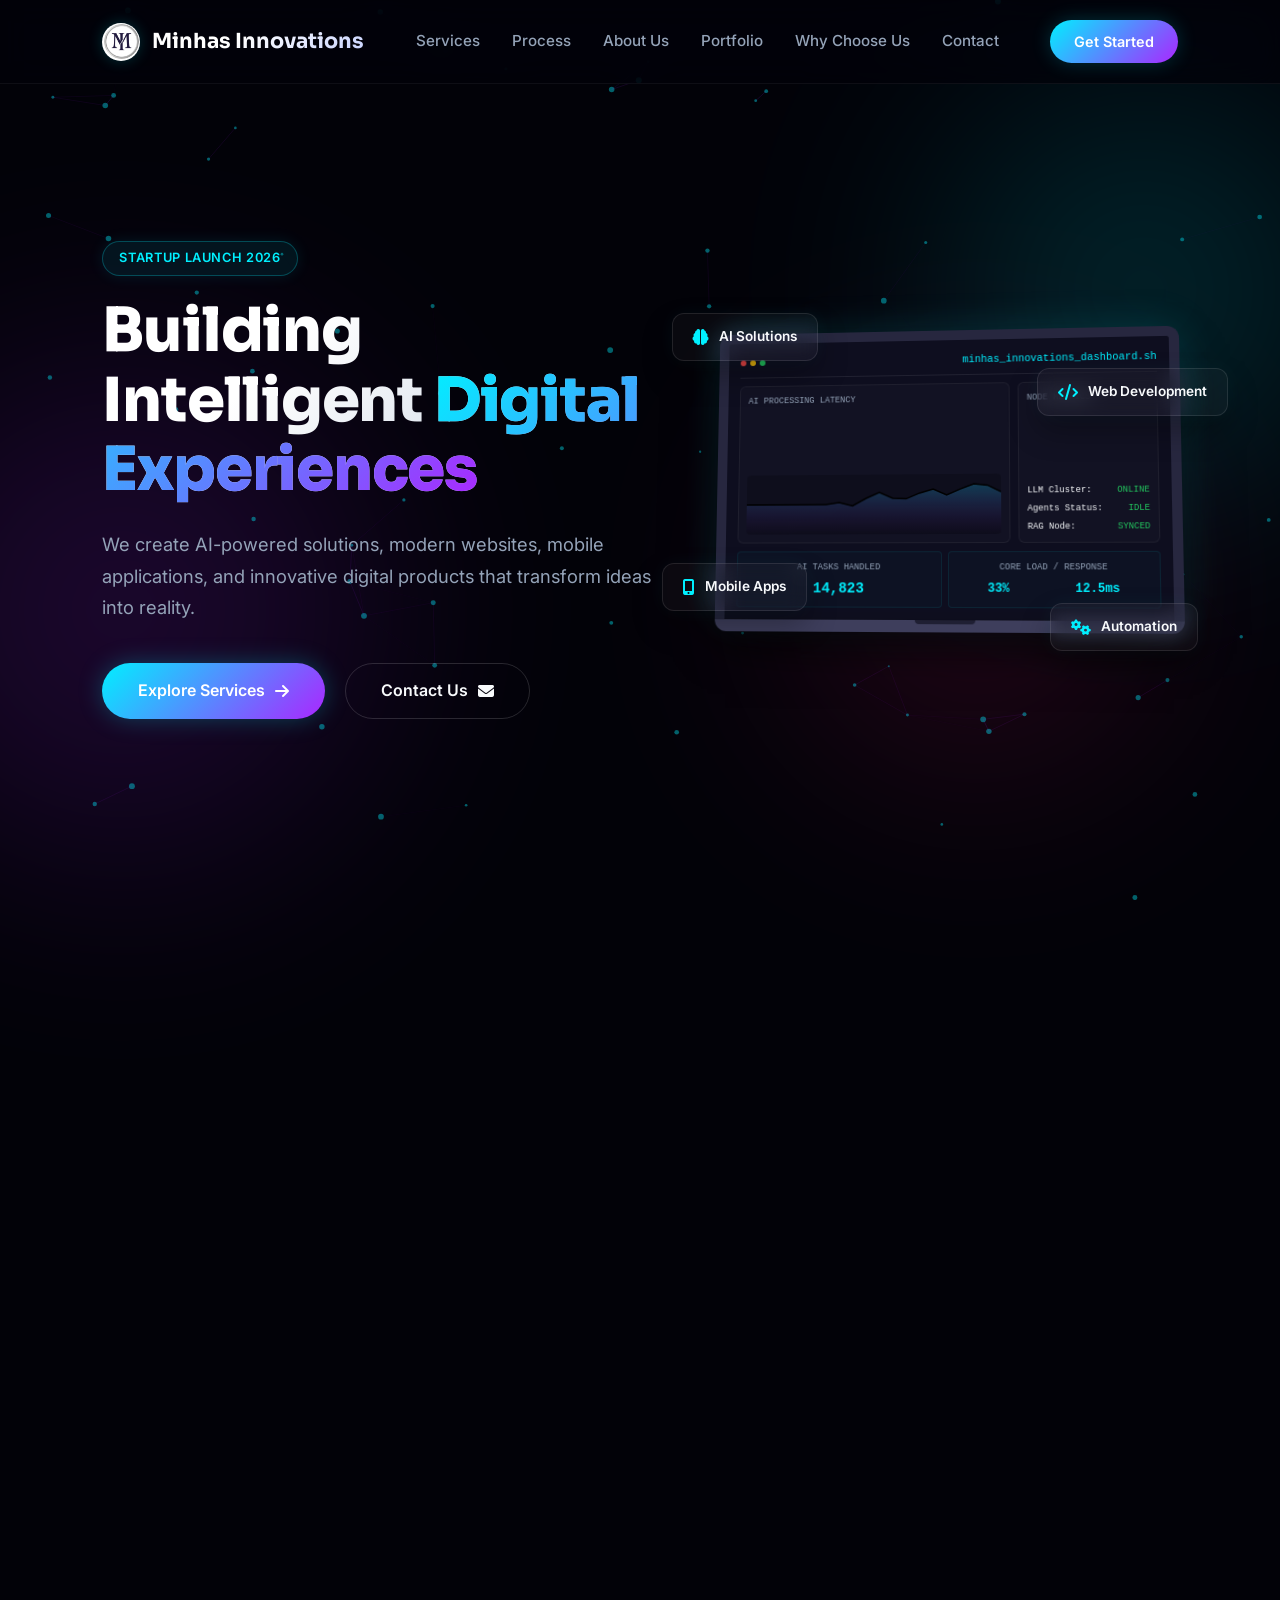
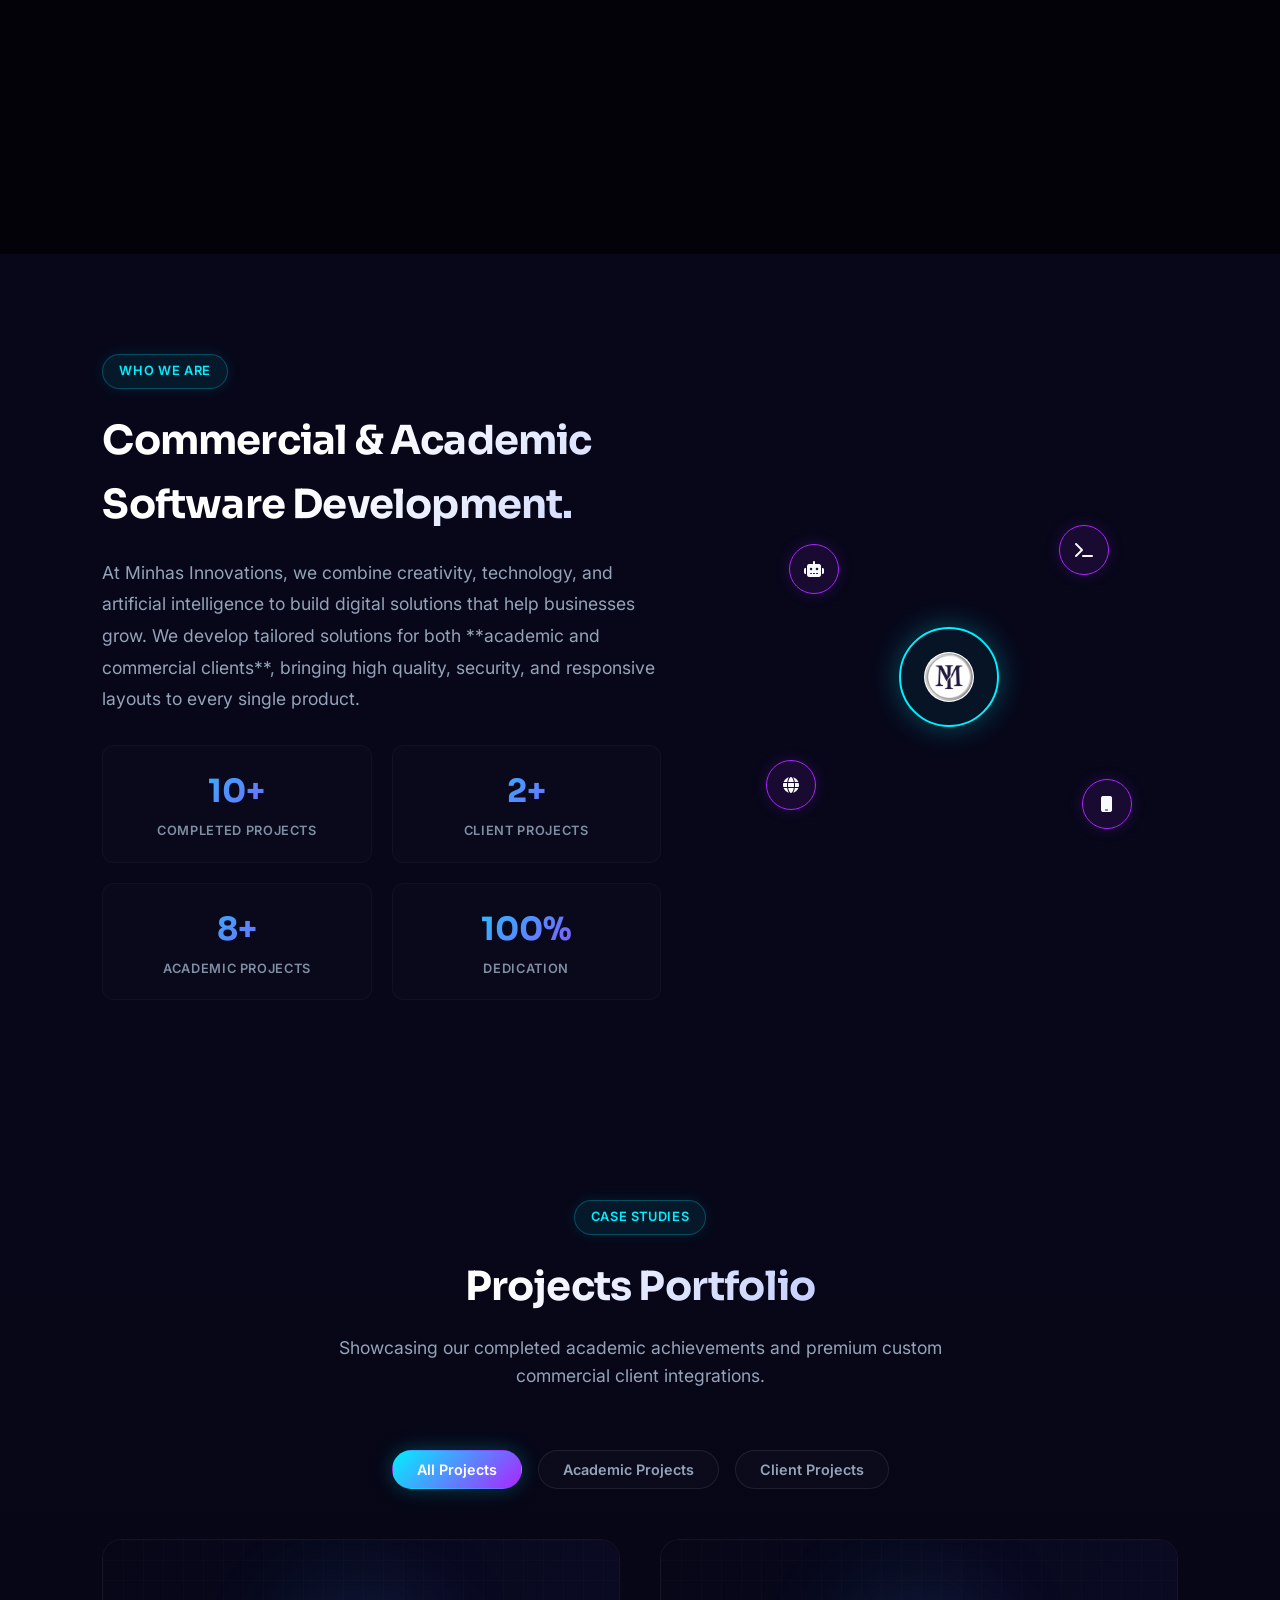
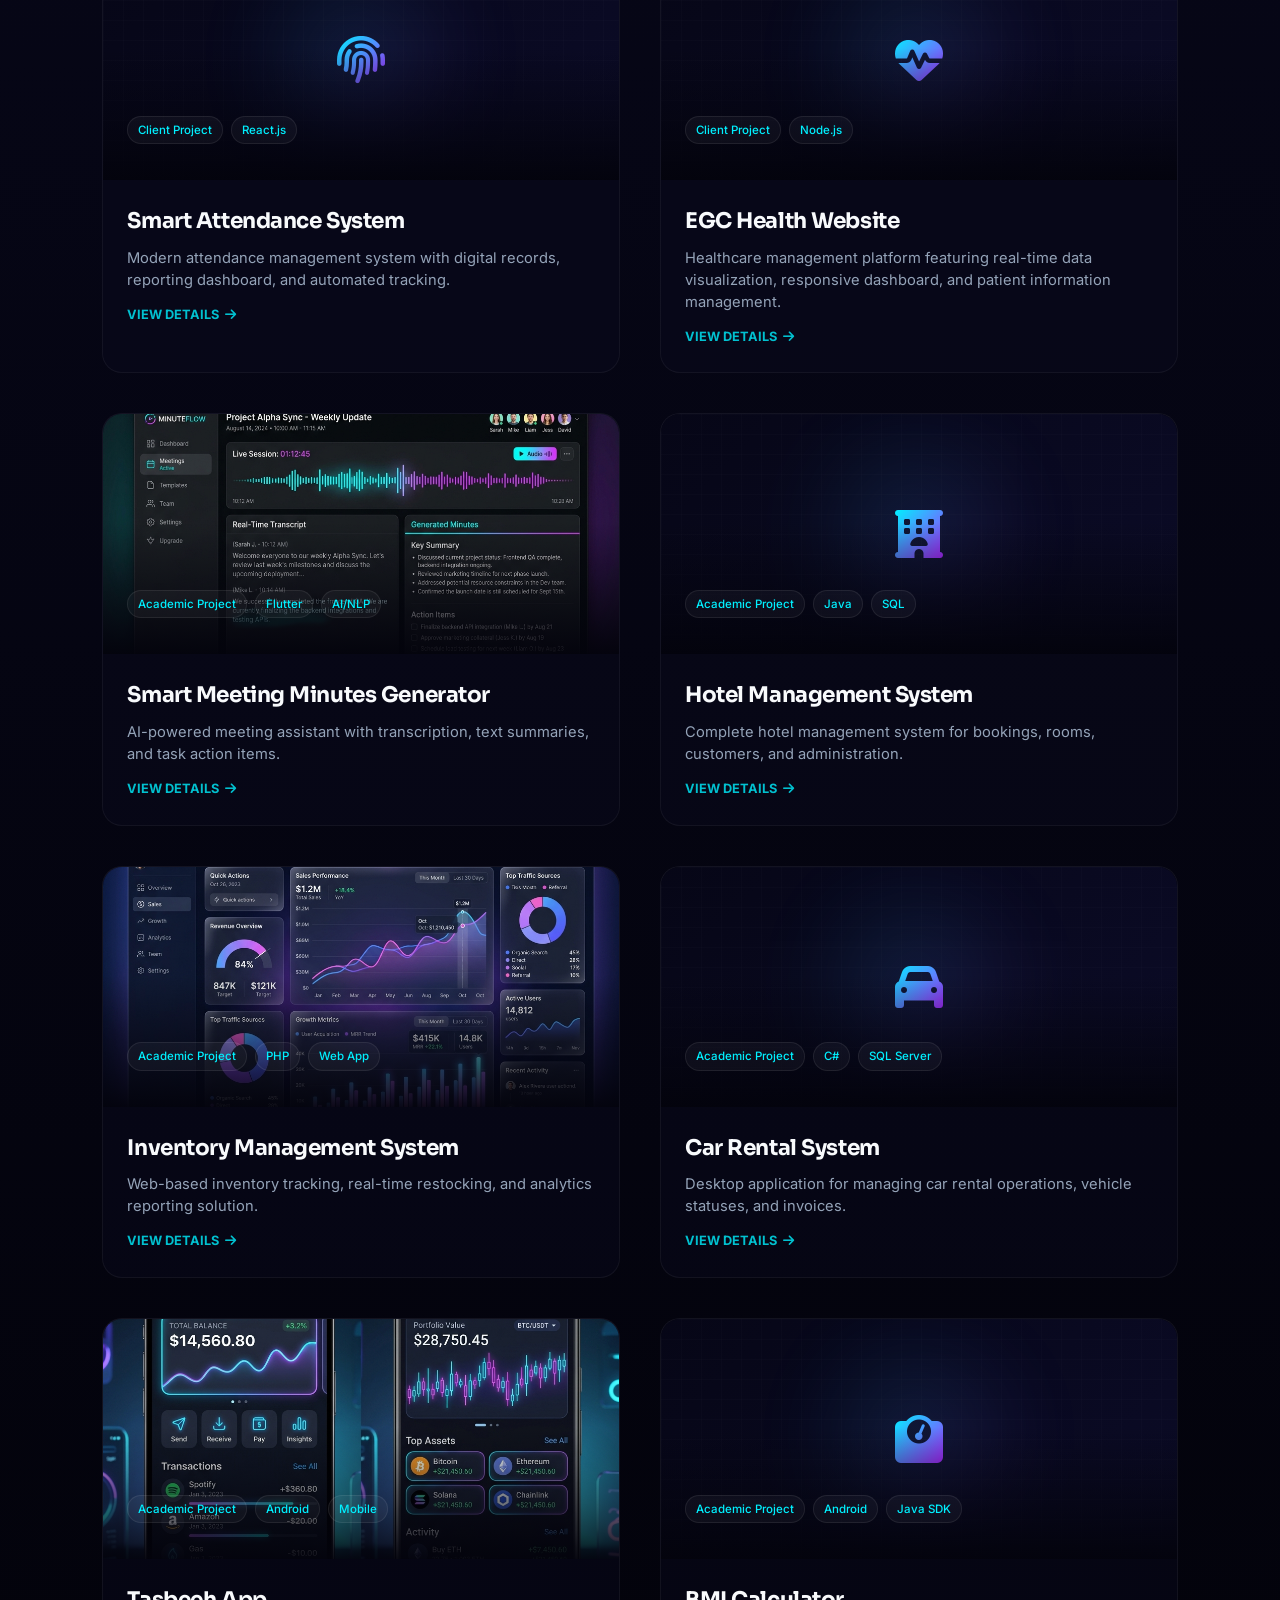
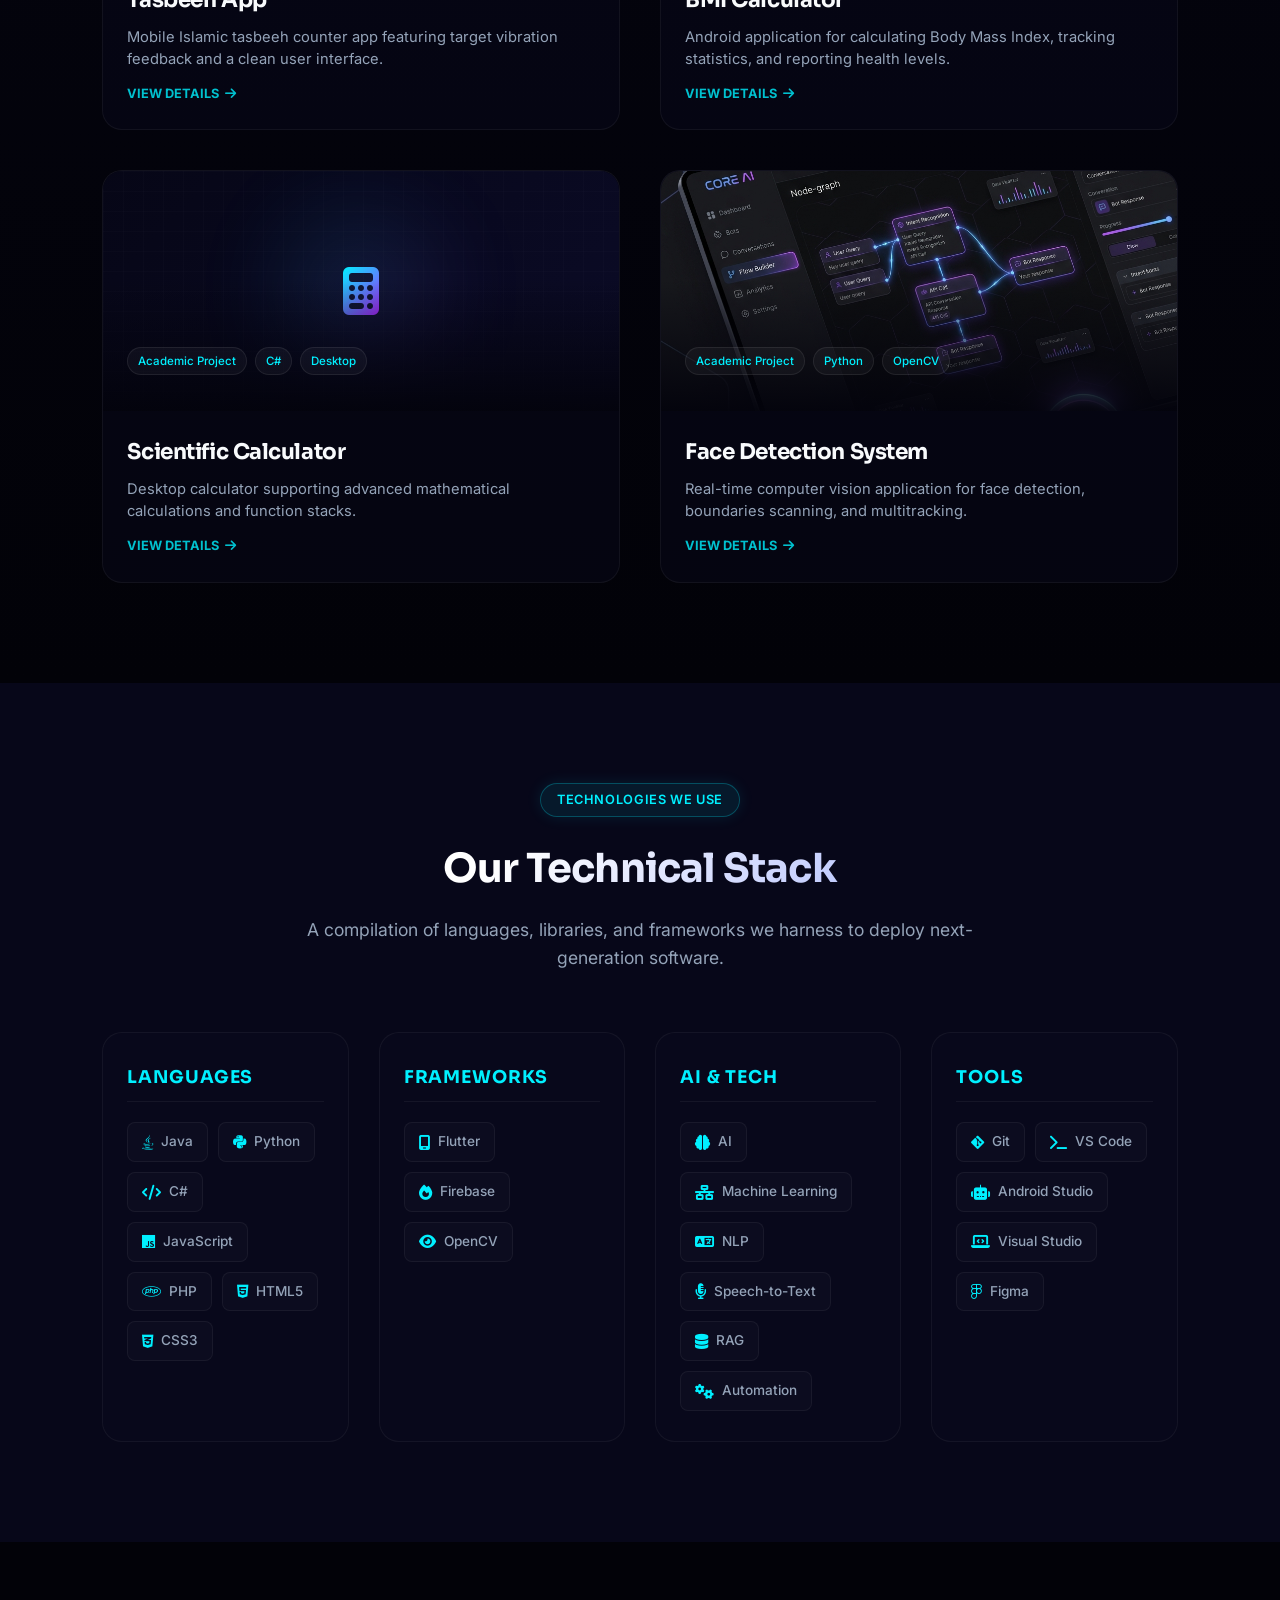
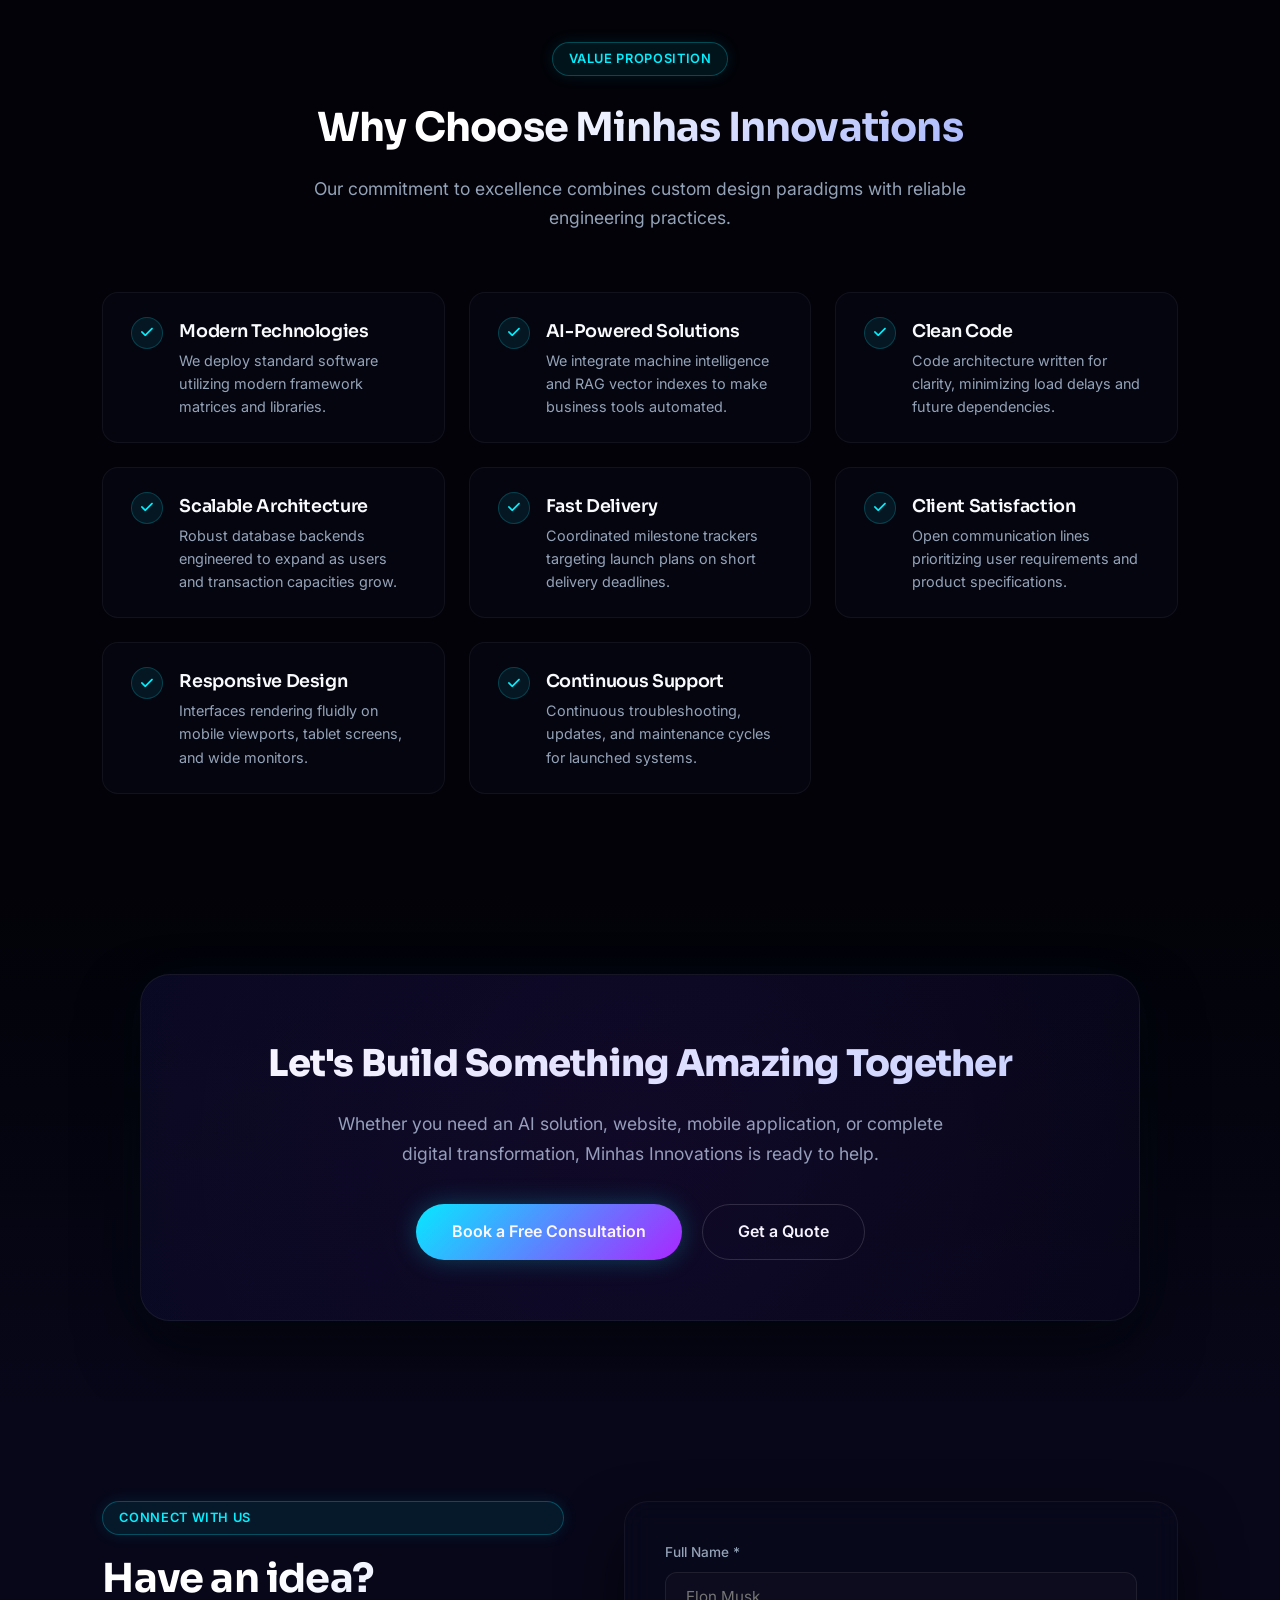
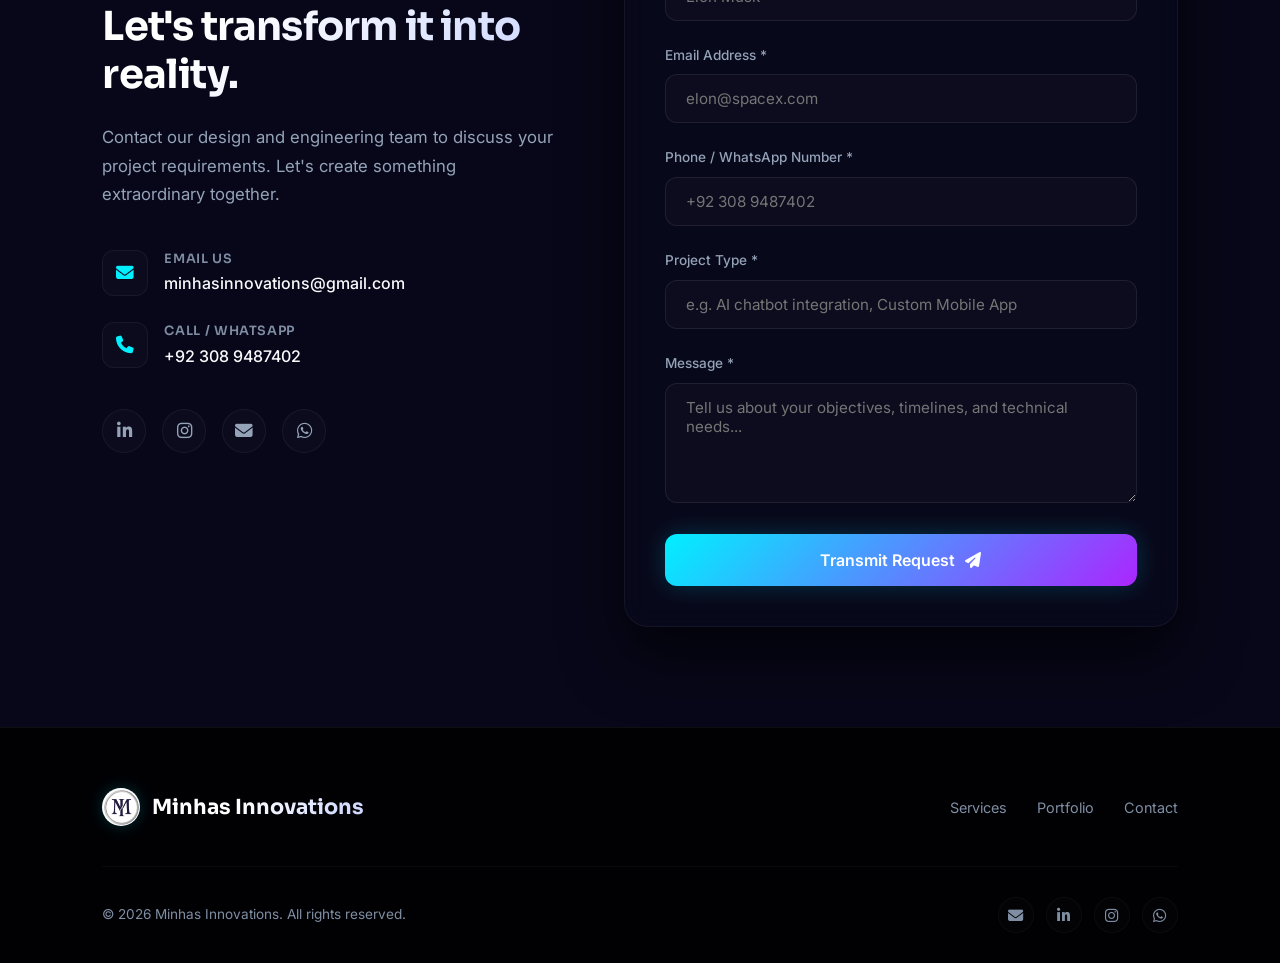
==== index.html @ d321886d "Initial commit - Minhas Innovation website" ====
<!DOCTYPE html>
<html lang="en">
<head>
  <meta charset="UTF-8">
  <meta name="viewport" content="width=device-width, initial-scale=1.0">
  <title>Minhas Innovations | Building Intelligent Digital Experiences</title>
  
  <!-- Favicon -->
  <link rel="icon" type="image/x-icon" href="assets/logo.jpg">
  
  <!-- Canonical URL -->
  <link rel="canonical" href="https://minhasinnovations.com/">
  
  <!-- SEO Meta Tags -->
  <meta name="description" content="We create AI-powered solutions, modern websites, mobile applications, and innovative digital products that transform ideas into reality. Discover services by Minhas Innovations.">
  <meta name="keywords" content="Minhas Innovations, AI Solutions, Web Development, Mobile Apps, UI/UX Design, Digital Automation, Tech Startup, Flutter, Python, OpenCV">
  <meta name="author" content="Minhas Innovations">
  <meta name="robots" content="index, follow">
  
  <!-- Open Graph / Facebook -->
  <meta property="og:type" content="website">
  <meta property="og:url" content="https://minhasinnovations.com/">
  <meta property="og:title" content="Minhas Innovations | Building Intelligent Digital Experiences">
  <meta property="og:description" content="We combine artificial intelligence, custom software, and responsive web design to build premium digital systems.">
  <meta property="og:image" content="https://minhasinnovations.com/assets/logo.jpg">

  <!-- Twitter Card -->
  <meta property="twitter:card" content="summary_large_image">
  <meta property="twitter:url" content="https://minhasinnovations.com/">
  <meta property="twitter:title" content="Minhas Innovations | Building Intelligent Digital Experiences">
  <meta property="twitter:description" content="We combine artificial intelligence, custom software, and responsive web design to build premium digital systems.">
  <meta property="twitter:image" content="https://minhasinnovations.com/assets/logo.jpg">

  <!-- Structured Data (JSON-LD) for SEO -->
  <script type="application/ld+json">
  {
    "@context": "https://schema.org",
    "@type": "Organization",
    "name": "Minhas Innovations",
    "url": "https://minhasinnovations.com/",
    "logo": "https://minhasinnovations.com/assets/logo.jpg",
    "description": "Premium technology agency providing custom AI Solutions, Web Applications, Mobile App Development, UI/UX Design, and Digital Automation.",
    "contactPoint": {
      "@type": "ContactPoint",
      "telephone": "+92 308 9487402",
      "contactType": "customer support",
      "email": "minhasinnovations@gmail.com"
    },
    "sameAs": [
      "https://www.linkedin.com/in/zill-e-huma-minhas-4337a2371",
      "https://www.instagram.com/minhas.innovations/"
    ]
  }
  </script>

  <!-- FontAwesome for Premium Icons -->
  <link rel="stylesheet" href="https://cdnjs.cloudflare.com/ajax/libs/font-awesome/6.4.0/css/all.min.css">
  
  <!-- Main Stylesheet -->
  <link rel="stylesheet" href="style.css">
</head>
<body>

  <!-- Skip Link for Keyboard Navigation -->
  <a href="#services" class="skip-link">Skip to main content</a>

  <!-- ==========================================
       PREMIUM INTRO LOAD SCREEN
       ========================================== -->
  <div id="loader" role="status" aria-live="polite" aria-label="Loading Minhas Innovations Website">
    <canvas id="loader-particles" aria-hidden="true"></canvas>
    <div class="loader-content">
      <div class="loader-logo-wrapper">
        <div class="loader-ring"></div>
        <div class="loader-logo-container">
          <img class="loader-logo" src="assets/logo.jpg" alt="Minhas Innovations Logo Monogram">
        </div>
      </div>
      <div class="loader-title">Minhas Innovations</div>
      <p class="loader-slogan">Building Intelligent Digital Experiences</p>
      <div id="loader-percent">0%</div>
      <div class="loader-bar">
        <div class="loader-progress"></div>
      </div>
    </div>
  </div>

  <!-- Background Glowing Orbs -->
  <div class="glow-orb orb-1" aria-hidden="true"></div>
  <div class="glow-orb orb-2" aria-hidden="true"></div>
  <div class="glow-orb orb-3" aria-hidden="true"></div>

  <!-- ==========================================
       NAVIGATION BAR
       ========================================== -->
  <header>
    <a href="#hero" class="nav-brand" aria-label="Minhas Innovations Homepage">
      <div class="brand-logo-circle">
        <img src="assets/logo.jpg" alt="MI Monogram logo">
      </div>
      <span class="brand-name">Minhas Innovations</span>
    </a>
    
    <nav class="nav-menu" aria-label="Main Navigation">
      <a href="#services" class="nav-link">Services</a>
      <a href="#process" class="nav-link">Process</a>
      <a href="#about" class="nav-link">About Us</a>
      <a href="#portfolio" class="nav-link">Portfolio</a>
      <a href="#why-us-comparison" class="nav-link">Why Choose Us</a>
      <a href="#contact" class="nav-link">Contact</a>
    </nav>
    
    <div style="display: flex; align-items: center; gap: 16px;">
      <a href="#consultation" class="nav-btn">Get Started</a>
      <button class="nav-toggle" aria-label="Toggle navigation menu" aria-expanded="false">
        <i class="fa-solid fa-bars"></i>
      </button>
    </div>
  </header>

  <!-- ==========================================
       HERO SECTION
       ========================================== -->
  <section id="hero">
    <canvas id="hero-particles" aria-hidden="true"></canvas>
    
    <div class="hero-content">
      <span class="badge">StartUp Launch 2026</span>
      <h1 class="hero-title">Building Intelligent <span>Digital Experiences</span></h1>
      <p class="hero-desc">
        We create AI-powered solutions, modern websites, mobile applications, and innovative digital products that transform ideas into reality.
      </p>
      <div class="hero-actions">
        <a href="#services" class="btn-primary">
          Explore Services <i class="fa-solid fa-arrow-right"></i>
        </a>
        <a href="#contact" class="btn-secondary">
          Contact Us <i class="fa-solid fa-envelope"></i>
        </a>
      </div>
    </div>
    
    <div class="hero-visual">
      <div class="workspace-container">
        <!-- Floating Glass Panels with core technologies -->
        <div class="floating-panel fp-1" aria-hidden="true">
          <i class="fa-solid fa-brain"></i> AI Solutions
        </div>
        <div class="floating-panel fp-2" aria-hidden="true">
          <i class="fa-solid fa-code"></i> Web Development
        </div>
        <div class="floating-panel fp-3" aria-hidden="true">
          <i class="fa-solid fa-mobile-screen-button"></i> Mobile Apps
        </div>
        <div class="floating-panel fp-4" aria-hidden="true">
          <i class="fa-solid fa-gears"></i> Automation
        </div>
        
        <!-- Interactive HTML/CSS/JS Laptop Mockup -->
        <div class="laptop-mockup" aria-hidden="true">
          <div class="laptop-screen">
            <div class="laptop-screen-content">
              <div class="dashboard-header">
                <div class="dash-dots">
                  <div class="dash-dot red"></div>
                  <div class="dash-dot yellow"></div>
                  <div class="dash-dot green"></div>
                </div>
                <span>minhas_innovations_dashboard.sh</span>
              </div>
              
              <div class="dashboard-grid">
                <div class="dash-panel">
                  <span class="chart-title">AI Processing Latency</span>
                  <canvas id="dash-canvas" class="dash-canvas"></canvas>
                </div>
                <div class="dash-panel">
                  <span class="chart-title">Node Metrics</span>
                  <div class="status-list">
                    <div class="status-item">LLM Cluster: <span class="status-green">ONLINE</span></div>
                    <div class="status-item">Agents Status: <span class="status-green">IDLE</span></div>
                    <div class="status-item">RAG Node: <span class="status-green">SYNCED</span></div>
                  </div>
                </div>
              </div>
              
              <div class="metrics-row">
                <div class="metric-card">
                  <span class="chart-title">AI Tasks Handled</span>
                  <div id="db-tasks" class="metric-val">14,820</div>
                </div>
                <div class="metric-card">
                  <span class="chart-title">Core load / Response</span>
                  <div style="display:flex; justify-content:space-around; align-items:center; margin-top:2px;">
                    <span id="db-cpu" class="metric-val" style="font-size:0.75rem;">36%</span>
                    <span id="db-latency" class="metric-val" style="font-size:0.75rem;">14.2ms</span>
                  </div>
                </div>
              </div>
            </div>
          </div>
          <div class="laptop-base"></div>
        </div>
      </div>
    </div>
  </section>

  <!-- ==========================================
       SERVICES SECTION
       ========================================== -->
  <section id="services" class="animate-on-scroll">
    <div class="section-header">
      <span class="badge">Services We Deliver</span>
      <h2 class="section-title">Our Technical Capabilities</h2>
      <p class="section-desc">We leverage cutting-edge tools and artificial intelligence to design and scale next-generation digital architecture.</p>
    </div>
    
    <div class="services-grid">
      <!-- 1. AI Solutions -->
      <div class="service-card">
        <div class="service-icon-wrapper">
          <i class="fa-solid fa-brain"></i>
        </div>
        <h3>AI Solutions</h3>
        <ul class="service-list">
          <li class="service-item"><i class="fa-solid fa-circle-check"></i> AI Chatbots</li>
          <li class="service-item"><i class="fa-solid fa-circle-check"></i> AI Agents</li>
          <li class="service-item"><i class="fa-solid fa-circle-check"></i> AI Automation</li>
          <li class="service-item"><i class="fa-solid fa-circle-check"></i> RAG Systems</li>
          <li class="service-item"><i class="fa-solid fa-circle-check"></i> AI Integration</li>
        </ul>
      </div>

      <!-- 2. Web Development -->
      <div class="service-card">
        <div class="service-icon-wrapper">
          <i class="fa-solid fa-code"></i>
        </div>
        <h3>Web Development</h3>
        <ul class="service-list">
          <li class="service-item"><i class="fa-solid fa-circle-check"></i> Business Websites</li>
          <li class="service-item"><i class="fa-solid fa-circle-check"></i> Portfolio Websites</li>
          <li class="service-item"><i class="fa-solid fa-circle-check"></i> E-Commerce</li>
          <li class="service-item"><i class="fa-solid fa-circle-check"></i> Admin Dashboards</li>
          <li class="service-item"><i class="fa-solid fa-circle-check"></i> Custom Web Applications</li>
        </ul>
      </div>

      <!-- 3. Mobile App Development -->
      <div class="service-card">
        <div class="service-icon-wrapper">
          <i class="fa-solid fa-mobile-screen-button"></i>
        </div>
        <h3>Mobile App Development</h3>
        <ul class="service-list">
          <li class="service-item"><i class="fa-solid fa-circle-check"></i> Android Applications</li>
          <li class="service-item"><i class="fa-solid fa-circle-check"></i> Flutter Applications</li>
          <li class="service-item"><i class="fa-solid fa-circle-check"></i> Cross Platform Apps</li>
          <li class="service-item"><i class="fa-solid fa-circle-check"></i> Firebase Integration</li>
        </ul>
      </div>

      <!-- 4. UI/UX Design -->
      <div class="service-card">
        <div class="service-icon-wrapper">
          <i class="fa-solid fa-wand-magic-sparkles"></i>
        </div>
        <h3>UI/UX Design</h3>
        <ul class="service-list">
          <li class="service-item"><i class="fa-solid fa-circle-check"></i> Wireframes</li>
          <li class="service-item"><i class="fa-solid fa-circle-check"></i> Prototypes</li>
          <li class="service-item"><i class="fa-solid fa-circle-check"></i> Design Systems</li>
          <li class="service-item"><i class="fa-solid fa-circle-check"></i> Responsive Interfaces</li>
        </ul>
      </div>

      <!-- 5. Digital Automation -->
      <div class="service-card">
        <div class="service-icon-wrapper">
          <i class="fa-solid fa-gears"></i>
        </div>
        <h3>Digital Automation</h3>
        <ul class="service-list">
          <li class="service-item"><i class="fa-solid fa-circle-check"></i> Workflow Automation</li>
          <li class="service-item"><i class="fa-solid fa-circle-check"></i> Business Process Automation</li>
          <li class="service-item"><i class="fa-solid fa-circle-check"></i> API Integrations</li>
          <li class="service-item"><i class="fa-solid fa-circle-check"></i> Productivity Solutions</li>
        </ul>
      </div>
    </div>
  </section>

  <!-- ==========================================
       CLIENT PROCESS SECTION (Timeline)
       ========================================== -->
  <section id="process" class="animate-on-scroll">
    <div class="section-header">
      <span class="badge">How We Work</span>
      <h2 class="section-title">The Client Process</h2>
      <p class="section-desc">A structured engineering process from initial discussion to live deployment and active maintenance support.</p>
    </div>
    
    <div class="timeline-container">
      <!-- Step 1 -->
      <div class="timeline-card animate-on-scroll">
        <div class="timeline-step">Step 1</div>
        <h3>Requirement Discussion</h3>
        <p>Aligning objectives, defining software requirements, project scale, and final features list definition.</p>
      </div>
      <!-- Step 2 -->
      <div class="timeline-card animate-on-scroll">
        <div class="timeline-step">Step 2</div>
        <h3>Planning & Research</h3>
        <p>Market research, selecting appropriate tech stacks, creating architectural layouts, and establishing project plans.</p>
      </div>
      <!-- Step 3 -->
      <div class="timeline-card animate-on-scroll">
        <div class="timeline-step">Step 3</div>
        <h3>UI/UX Design</h3>
        <p>Wireframes and interactive mockups development, styling branding tokens, and aligning user experience paths.</p>
      </div>
      <!-- Step 4 -->
      <div class="timeline-card animate-on-scroll">
        <div class="timeline-step">Step 4</div>
        <h3>Development & Testing</h3>
        <p>Coding frontend interfaces, backing custom database tables, running clean tests, and optimizing performance.</p>
      </div>
      <!-- Step 5 -->
      <div class="timeline-card animate-on-scroll">
        <div class="timeline-step">Step 5</div>
        <h3>Deployment & Support</h3>
        <p>Setting systems live on fast production servers, monitoring stability, and providing continuous operational updates.</p>
      </div>
    </div>
  </section>

  <!-- ==========================================
       ABOUT SECTION
       ========================================== -->
  <section id="about" class="animate-on-scroll">
    <div class="about-content">
      <span class="badge">Who We Are</span>
      <h2 class="about-title">Commercial & Academic Software Development.</h2>
      <p class="about-text">
        At Minhas Innovations, we combine creativity, technology, and artificial intelligence to build digital solutions that help businesses grow. We develop tailored solutions for both **academic and commercial clients**, bringing high quality, security, and responsive layouts to every single product.
      </p>
      
      <div class="about-stats">
        <div class="stat-item">
          <div class="stat-num" data-target="10">0+</div>
          <div class="stat-label">Completed Projects</div>
        </div>
        <div class="stat-item">
          <div class="stat-num" data-target="2">0+</div>
          <div class="stat-label">Client Projects</div>
        </div>
        <div class="stat-item">
          <div class="stat-num" data-target="8">0+</div>
          <div class="stat-label">Academic Projects</div>
        </div>
        <div class="stat-item">
          <div class="stat-num" data-target="100">0%</div>
          <div class="stat-label">Dedication</div>
        </div>
      </div>
    </div>
    
    <div class="about-visual" aria-hidden="true">
      <canvas id="about-canvas" class="about-canvas"></canvas>
      <div class="center-node">
        <div class="center-node-inner">
          <img src="assets/logo.jpg" alt="MI Core Node emblem logo" loading="lazy">
        </div>
      </div>
      <div class="satellite-node sn-1"><i class="fa-solid fa-robot"></i></div>
      <div class="satellite-node sn-2"><i class="fa-solid fa-terminal"></i></div>
      <div class="satellite-node sn-3"><i class="fa-solid fa-globe"></i></div>
      <div class="satellite-node sn-4"><i class="fa-solid fa-mobile"></i></div>
    </div>
  </section>

  <!-- ==========================================
       PORTFOLIO SECTION
       ========================================== -->
  <section id="portfolio" class="animate-on-scroll">
    <div class="section-header">
      <span class="badge">Case Studies</span>
      <h2 class="section-title">Projects Portfolio</h2>
      <p class="section-desc">Showcasing our completed academic achievements and premium custom commercial client integrations.</p>
    </div>

    <!-- Category Filter controls -->
    <div class="portfolio-filters">
      <button class="filter-btn active" data-filter="all">All Projects</button>
      <button class="filter-btn" data-filter="academic">Academic Projects</button>
      <button class="filter-btn" data-filter="client">Client Projects</button>
    </div>
    
    <div class="portfolio-grid">
      
      <!-- ================= CLIENT PROJECTS ================= -->
      <!-- Project 1: Smart Attendance System -->
      <div class="portfolio-card" 
           tabindex="0"
           role="button"
           aria-label="Smart Attendance System - View Details"
           data-category="client"
           data-category-label="Client Project"
           data-title="Smart Attendance System"
           data-desc="Modern attendance management system featuring digital records tracking, real-time reporting dashboards, and automated verification."
           data-features="Biometric scan integrations|Automated latency/tardy reporting|Cloud-sync digital records|Admin controls panel"
           data-tech="Python|OpenCV Face Recognition|PostgreSQL|React.JS">
        <div class="portfolio-media">
          <div class="css-art-cover">
            <div class="css-art-grid"></div>
            <div class="css-art-glow"></div>
            <i class="fa-solid fa-fingerprint css-art-icon"></i>
          </div>
          <div class="portfolio-overlay">
            <div class="portfolio-tags">
              <span class="portfolio-tag">Client Project</span>
              <span class="portfolio-tag">React.js</span>
            </div>
          </div>
        </div>
        <div class="portfolio-content">
          <h3 class="portfolio-title">Smart Attendance System</h3>
          <p class="portfolio-desc">Modern attendance management system with digital records, reporting dashboard, and automated tracking.</p>
          <div class="card-action-btn">View details <i class="fa-solid fa-arrow-right"></i></div>
        </div>
      </div>

      <!-- Project 2: EGC Health Website -->
      <div class="portfolio-card" 
           tabindex="0"
           role="button"
           aria-label="EGC Health Website - View Details"
           data-category="client"
           data-category-label="Client Project"
           data-title="EGC Health Website"
           data-desc="Healthcare platform featuring visual patient metrics, database records management, responsive admin layouts, and appointment booking hooks."
           data-features="Patient information logs|Interactive diagnostic charts|Responsive patient portal|Encrypted HIPAA compliance standards"
           data-tech="ReactJS|Node.js|Chart.js|SQLite">
        <div class="portfolio-media">
          <div class="css-art-cover">
            <div class="css-art-grid"></div>
            <div class="css-art-glow"></div>
            <i class="fa-solid fa-heart-pulse css-art-icon"></i>
          </div>
          <div class="portfolio-overlay">
            <div class="portfolio-tags">
              <span class="portfolio-tag">Client Project</span>
              <span class="portfolio-tag">Node.js</span>
            </div>
          </div>
        </div>
        <div class="portfolio-content">
          <h3 class="portfolio-title">EGC Health Website</h3>
          <p class="portfolio-desc">Healthcare management platform featuring real-time data visualization, responsive dashboard, and patient information management.</p>
          <div class="card-action-btn">View details <i class="fa-solid fa-arrow-right"></i></div>
        </div>
      </div>

      <!-- ================= ACADEMIC PROJECTS ================= -->
      <!-- Project 3: Smart Meeting Minutes Generator -->
      <div class="portfolio-card" 
           tabindex="0"
           role="button"
           aria-label="Smart Meeting Minutes Generator - View Details"
           data-category="academic"
           data-category-label="Academic Project"
           data-title="Smart Meeting Minutes Generator"
           data-desc="AI-powered meeting assistant that performs speech-to-text, AI summarization, semantic analysis, meeting minutes generation, task extraction, and PDF export."
           data-features="Audio translation to text|LLM-driven summaries & minutes|Automated deadline extraction|PDF document compilation"
           data-tech="Flutter|Python|Whisper speech-to-text|OpenAI GPT-4">
        <div class="portfolio-media">
          <img src="assets/project_meeting.png" alt="Smart Meeting Minutes Generator dashboard visual" loading="lazy">
          <div class="portfolio-overlay">
            <div class="portfolio-tags">
              <span class="portfolio-tag">Academic Project</span>
              <span class="portfolio-tag">Flutter</span>
              <span class="portfolio-tag">AI/NLP</span>
            </div>
          </div>
        </div>
        <div class="portfolio-content">
          <h3 class="portfolio-title">Smart Meeting Minutes Generator</h3>
          <p class="portfolio-desc">AI-powered meeting assistant with transcription, text summaries, and task action items.</p>
          <div class="card-action-btn">View details <i class="fa-solid fa-arrow-right"></i></div>
        </div>
      </div>

      <!-- Project 4: Hotel Management System -->
      <div class="portfolio-card" 
           tabindex="0"
           role="button"
           aria-label="Hotel Management System - View Details"
           data-category="academic"
           data-category-label="Academic Project"
           data-title="Hotel Management System"
           data-desc="Desktop administration platform tracking customer profiles, bookings details, clean receipts printing, billing history logs, and vacancy trackers."
           data-features="Double-entry booking logging|Room availability monitors|Print receipt generator|MySQL relational connectivity"
           data-tech="Java Swing|JDBC|MySQL">
        <div class="portfolio-media">
          <div class="css-art-cover">
            <div class="css-art-grid"></div>
            <div class="css-art-glow"></div>
            <i class="fa-solid fa-hotel css-art-icon"></i>
          </div>
          <div class="portfolio-overlay">
            <div class="portfolio-tags">
              <span class="portfolio-tag">Academic Project</span>
              <span class="portfolio-tag">Java</span>
              <span class="portfolio-tag">SQL</span>
            </div>
          </div>
        </div>
        <div class="portfolio-content">
          <h3 class="portfolio-title">Hotel Management System</h3>
          <p class="portfolio-desc">Complete hotel management system for bookings, rooms, customers, and administration.</p>
          <div class="card-action-btn">View details <i class="fa-solid fa-arrow-right"></i></div>
        </div>
      </div>

      <!-- Project 5: Inventory Management System -->
      <div class="portfolio-card" 
           tabindex="0"
           role="button"
           aria-label="Inventory Management System - View Details"
           data-category="academic"
           data-category-label="Academic Project"
           data-title="Inventory Management System"
           data-desc="Web application detailing stock inventory levels, supplier channels records, automatic reorder limits warnings, and CSV statistics generators."
           data-features="Automatic low-stock emails|Supplier directory record|Sales invoice generator|CSV/PDF reports exporter"
           data-tech="HTML5/CSS3|PHP|JavaScript|MySQL">
        <div class="portfolio-media">
          <img src="assets/project_webapp.png" alt="Inventory Management interface graphic" loading="lazy">
          <div class="portfolio-overlay">
            <div class="portfolio-tags">
              <span class="portfolio-tag">Academic Project</span>
              <span class="portfolio-tag">PHP</span>
              <span class="portfolio-tag">Web App</span>
            </div>
          </div>
        </div>
        <div class="portfolio-content">
          <h3 class="portfolio-title">Inventory Management System</h3>
          <p class="portfolio-desc">Web-based inventory tracking, real-time restocking, and analytics reporting solution.</p>
          <div class="card-action-btn">View details <i class="fa-solid fa-arrow-right"></i></div>
        </div>
      </div>

      <!-- Project 6: Car Rental System -->
      <div class="portfolio-card" 
           tabindex="0"
           role="button"
           aria-label="Car Rental System - View Details"
           data-category="academic"
           data-category-label="Academic Project"
           data-title="Car Rental System"
           data-desc="Desktop program hosting rental bookings indexes, car statuses tracking, damage reports archives, and client licensing validation details."
           data-features="Flexible booking schedule grid|Fleet database monitor|Billing & invoice processing|Interactive support logs"
           data-tech="C#|Windows Forms|.NET|SQL Server">
        <div class="portfolio-media">
          <div class="css-art-cover">
            <div class="css-art-grid"></div>
            <div class="css-art-glow"></div>
            <i class="fa-solid fa-car css-art-icon"></i>
          </div>
          <div class="portfolio-overlay">
            <div class="portfolio-tags">
              <span class="portfolio-tag">Academic Project</span>
              <span class="portfolio-tag">C#</span>
              <span class="portfolio-tag">SQL Server</span>
            </div>
          </div>
        </div>
        <div class="portfolio-content">
          <h3 class="portfolio-title">Car Rental System</h3>
          <p class="portfolio-desc">Desktop application for managing car rental operations, vehicle statuses, and invoices.</p>
          <div class="card-action-btn">View details <i class="fa-solid fa-arrow-right"></i></div>
        </div>
      </div>

      <!-- Project 7: Tasbeeh App -->
      <div class="portfolio-card" 
           tabindex="0"
           role="button"
           aria-label="Tasbeeh App - View Details"
           data-category="academic"
           data-category-label="Academic Project"
           data-title="Tasbeeh App"
           data-desc="Mobile companion displaying multiple tasbeeh digital arrays, goal counter settings, physical vibrate feedback markers, and night mode configurations."
           data-features="Multi-category target counters|Target alert haptic vibrations|Clean material theme options|Session progress statistics"
           data-tech="Android Java|XML Layouts|Android SDK">
        <div class="portfolio-media">
          <img src="assets/project_mobileapp.png" alt="Tasbeeh Mobile application mockup views" loading="lazy">
          <div class="portfolio-overlay">
            <div class="portfolio-tags">
              <span class="portfolio-tag">Academic Project</span>
              <span class="portfolio-tag">Android</span>
              <span class="portfolio-tag">Mobile</span>
            </div>
          </div>
        </div>
        <div class="portfolio-content">
          <h3 class="portfolio-title">Tasbeeh App</h3>
          <p class="portfolio-desc">Mobile Islamic tasbeeh counter app featuring target vibration feedback and a clean user interface.</p>
          <div class="card-action-btn">View details <i class="fa-solid fa-arrow-right"></i></div>
        </div>
      </div>

      <!-- Project 8: BMI Calculator -->
      <div class="portfolio-card" 
           tabindex="0"
           role="button"
           aria-label="BMI Calculator - View Details"
           data-category="academic"
           data-category-label="Academic Project"
           data-title="BMI Calculator"
           data-desc="Android application that calculates Body Mass Index on both metric and imperial configurations, outputting a descriptive clinical analysis."
           data-features="Metric / Imperial config options|Dynamic color-coded diagnostic indicator|Historical weight tracker|Standard WHO charts reference"
           data-tech="Android Java|Material Design|XML">
        <div class="portfolio-media">
          <div class="css-art-cover">
            <div class="css-art-grid"></div>
            <div class="css-art-glow"></div>
            <i class="fa-solid fa-weight-scale css-art-icon"></i>
          </div>
          <div class="portfolio-overlay">
            <div class="portfolio-tags">
              <span class="portfolio-tag">Academic Project</span>
              <span class="portfolio-tag">Android</span>
              <span class="portfolio-tag">Java SDK</span>
            </div>
          </div>
        </div>
        <div class="portfolio-content">
          <h3 class="portfolio-title">BMI Calculator</h3>
          <p class="portfolio-desc">Android application for calculating Body Mass Index, tracking statistics, and reporting health levels.</p>
          <div class="card-action-btn">View details <i class="fa-solid fa-arrow-right"></i></div>
        </div>
      </div>

      <!-- Project 9: Scientific Calculator -->
      <div class="portfolio-card" 
           tabindex="0"
           role="button"
           aria-label="Scientific Calculator - View Details"
           data-category="academic"
           data-category-label="Academic Project"
           data-title="Scientific Calculator"
           data-desc="Desktop calculator application supporting complex engineering equations, memory indexing operations, trignometric modules, and logging tabs."
           data-features="Equation stack parser|Trigonometry and algebra functions|Memory variables store|Operational history logs"
           data-tech="C# WinForms|.NET Framework">
        <div class="portfolio-media">
          <div class="css-art-cover">
            <div class="css-art-grid"></div>
            <div class="css-art-glow"></div>
            <i class="fa-solid fa-calculator css-art-icon"></i>
          </div>
          <div class="portfolio-overlay">
            <div class="portfolio-tags">
              <span class="portfolio-tag">Academic Project</span>
              <span class="portfolio-tag">C#</span>
              <span class="portfolio-tag">Desktop</span>
            </div>
          </div>
        </div>
        <div class="portfolio-content">
          <h3 class="portfolio-title">Scientific Calculator</h3>
          <p class="portfolio-desc">Desktop calculator supporting advanced mathematical calculations and function stacks.</p>
          <div class="card-action-btn">View details <i class="fa-solid fa-arrow-right"></i></div>
        </div>
      </div>

      <!-- Project 10: Face Detection System -->
      <div class="portfolio-card" 
           tabindex="0"
           role="button"
           aria-label="Face Detection System - View Details"
           data-category="academic"
           data-category-label="Academic Project"
           data-title="Face Detection System"
           data-desc="Real-time camera feed face boundary tracking program using cascade classifiers, bounding markers, and latency trackers."
           data-features="Live webcam capture feed|Multi-face bounding box tracking|Haar cascade classifier detection|Custom FPS latency output"
           data-tech="Python|OpenCV|NumPy">
        <div class="portfolio-media">
          <img src="assets/project_chatbot.png" alt="AI Face Tracking graphic preview image" loading="lazy">
          <div class="portfolio-overlay">
            <div class="portfolio-tags">
              <span class="portfolio-tag">Academic Project</span>
              <span class="portfolio-tag">Python</span>
              <span class="portfolio-tag">OpenCV</span>
            </div>
          </div>
        </div>
        <div class="portfolio-content">
          <h3 class="portfolio-title">Face Detection System</h3>
          <p class="portfolio-desc">Real-time computer vision application for face detection, boundaries scanning, and multitracking.</p>
          <div class="card-action-btn">View details <i class="fa-solid fa-arrow-right"></i></div>
        </div>
      </div>

    </div>
  </section>

  <!-- ==========================================
       TECH STACK SECTION
       ========================================== -->
  <section id="tech-stack" class="animate-on-scroll">
    <div class="section-header">
      <span class="badge">Technologies We Use</span>
      <h2 class="section-title">Our Technical Stack</h2>
      <p class="section-desc">A compilation of languages, libraries, and frameworks we harness to deploy next-generation software.</p>
    </div>
    
    <div class="tech-grid">
      <!-- Languages -->
      <div class="tech-category">
        <h3>Languages</h3>
        <div class="tech-badges-list">
          <div class="tech-badge"><i class="fa-brands fa-java"></i> Java</div>
          <div class="tech-badge"><i class="fa-brands fa-python"></i> Python</div>
          <div class="tech-badge"><i class="fa-solid fa-code"></i> C#</div>
          <div class="tech-badge"><i class="fa-brands fa-js"></i> JavaScript</div>
          <div class="tech-badge"><i class="fa-brands fa-php"></i> PHP</div>
          <div class="tech-badge"><i class="fa-brands fa-html5"></i> HTML5</div>
          <div class="tech-badge"><i class="fa-brands fa-css3-alt"></i> CSS3</div>
        </div>
      </div>

      <!-- Frameworks -->
      <div class="tech-category">
        <h3>Frameworks</h3>
        <div class="tech-badges-list">
          <div class="tech-badge"><i class="fa-solid fa-mobile-screen"></i> Flutter</div>
          <div class="tech-badge"><i class="fa-solid fa-fire"></i> Firebase</div>
          <div class="tech-badge"><i class="fa-solid fa-eye"></i> OpenCV</div>
        </div>
      </div>

      <!-- AI Technologies -->
      <div class="tech-category">
        <h3>AI & Tech</h3>
        <div class="tech-badges-list">
          <div class="tech-badge"><i class="fa-solid fa-brain"></i> AI</div>
          <div class="tech-badge"><i class="fa-solid fa-network-wired"></i> Machine Learning</div>
          <div class="tech-badge"><i class="fa-solid fa-language"></i> NLP</div>
          <li class="tech-badge" style="list-style:none;"><i class="fa-solid fa-microphone-lines"></i> Speech-to-Text</li>
          <div class="tech-badge"><i class="fa-solid fa-database"></i> RAG</div>
          <div class="tech-badge"><i class="fa-solid fa-gears"></i> Automation</div>
        </div>
      </div>

      <!-- Tools -->
      <div class="tech-category">
        <h3>Tools</h3>
        <div class="tech-badges-list">
          <div class="tech-badge"><i class="fa-brands fa-git-alt"></i> Git</div>
          <div class="tech-badge"><i class="fa-solid fa-terminal"></i> VS Code</div>
          <div class="tech-badge"><i class="fa-solid fa-robot"></i> Android Studio</div>
          <div class="tech-badge"><i class="fa-solid fa-laptop-code"></i> Visual Studio</div>
          <div class="tech-badge"><i class="fa-brands fa-figma"></i> Figma</div>
        </div>
      </div>
    </div>
  </section>

  <!-- ==========================================
       WHY CHOOSE US COMPARISON SECTION
       ========================================== -->
  <section id="why-us-comparison" class="animate-on-scroll">
    <div class="section-header">
      <span class="badge">Value Proposition</span>
      <h2 class="section-title">Why Choose Minhas Innovations</h2>
      <p class="section-desc">Our commitment to excellence combines custom design paradigms with reliable engineering practices.</p>
    </div>
    
    <div class="comparison-grid">
      <!-- Item 1 -->
      <div class="comparison-card">
        <div class="comparison-icon" aria-hidden="true"><i class="fa-solid fa-check"></i></div>
        <div class="comparison-text">
          <h3>Modern Technologies</h3>
          <p>We deploy standard software utilizing modern framework matrices and libraries.</p>
        </div>
      </div>
      <!-- Item 2 -->
      <div class="comparison-card">
        <div class="comparison-icon" aria-hidden="true"><i class="fa-solid fa-check"></i></div>
        <div class="comparison-text">
          <h3>AI-Powered Solutions</h3>
          <p>We integrate machine intelligence and RAG vector indexes to make business tools automated.</p>
        </div>
      </div>
      <!-- Item 3 -->
      <div class="comparison-card">
        <div class="comparison-icon" aria-hidden="true"><i class="fa-solid fa-check"></i></div>
        <div class="comparison-text">
          <h3>Clean Code</h3>
          <p>Code architecture written for clarity, minimizing load delays and future dependencies.</p>
        </div>
      </div>
      <!-- Item 4 -->
      <div class="comparison-card">
        <div class="comparison-icon" aria-hidden="true"><i class="fa-solid fa-check"></i></div>
        <div class="comparison-text">
          <h3>Scalable Architecture</h3>
          <p>Robust database backends engineered to expand as users and transaction capacities grow.</p>
        </div>
      </div>
      <!-- Item 5 -->
      <div class="comparison-card">
        <div class="comparison-icon" aria-hidden="true"><i class="fa-solid fa-check"></i></div>
        <div class="comparison-text">
          <h3>Fast Delivery</h3>
          <p>Coordinated milestone trackers targeting launch plans on short delivery deadlines.</p>
        </div>
      </div>
      <!-- Item 6 -->
      <div class="comparison-card">
        <div class="comparison-icon" aria-hidden="true"><i class="fa-solid fa-check"></i></div>
        <div class="comparison-text">
          <h3>Client Satisfaction</h3>
          <p>Open communication lines prioritizing user requirements and product specifications.</p>
        </div>
      </div>
      <!-- Item 7 -->
      <div class="comparison-card">
        <div class="comparison-icon" aria-hidden="true"><i class="fa-solid fa-check"></i></div>
        <div class="comparison-text">
          <h3>Responsive Design</h3>
          <p>Interfaces rendering fluidly on mobile viewports, tablet screens, and wide monitors.</p>
        </div>
      </div>
      <!-- Item 8 -->
      <div class="comparison-card">
        <div class="comparison-icon" aria-hidden="true"><i class="fa-solid fa-check"></i></div>
        <div class="comparison-text">
          <h3>Continuous Support</h3>
          <p>Continuous troubleshooting, updates, and maintenance cycles for launched systems.</p>
        </div>
      </div>
    </div>
  </section>

  <!-- ==========================================
       CONSULTATION BANNER
       ========================================== -->
  <section id="consultation" class="animate-on-scroll">
    <div class="consult-banner">
      <h2>Let's Build Something Amazing Together</h2>
      <p>Whether you need an AI solution, website, mobile application, or complete digital transformation, Minhas Innovations is ready to help.</p>
      <div class="consult-actions">
        <a href="#contact" class="btn-primary">Book a Free Consultation</a>
        <a href="#contact" class="btn-secondary">Get a Quote</a>
      </div>
    </div>
  </section>

  <!-- ==========================================
       CONTACT SECTION
       ========================================== -->
  <section id="contact" class="animate-on-scroll">
    <div class="contact-info">
      <span class="badge">Connect With Us</span>
      <h2 class="contact-cta">Have an idea?<br>Let's transform it into reality.</h2>
      <p class="contact-desc">
        Contact our design and engineering team to discuss your project requirements. Let's create something extraordinary together.
      </p>
      
      <div class="contact-details">
        <!-- Email -->
        <div class="detail-item">
          <div class="detail-icon-wrapper">
            <button class="detail-icon" aria-label="Copy Email" data-copy="minhasinnovations@gmail.com">
              <i class="fa-solid fa-envelope" aria-hidden="true"></i>
            </button>
            <span class="copy-tooltip">Click to Copy</span>
          </div>
          <div class="detail-text">
            <h4>Email Us</h4>
            <p><a href="mailto:minhasinnovations@gmail.com">minhasinnovations@gmail.com</a></p>
          </div>
        </div>
        <!-- Phone -->
        <div class="detail-item">
          <div class="detail-icon-wrapper">
            <button class="detail-icon" aria-label="Copy Phone" data-copy="+92 308 9487402">
              <i class="fa-solid fa-phone" aria-hidden="true"></i>
            </button>
            <span class="copy-tooltip">Click to Copy</span>
          </div>
          <div class="detail-text">
            <h4>Call / WhatsApp</h4>
            <p><a href="https://wa.me/923089487402" target="_blank" rel="noopener noreferrer">+92 308 9487402</a></p>
          </div>
        </div>
      </div>
      
      <div class="social-links">
        <a href="https://www.linkedin.com/in/zill-e-huma-minhas-4337a2371" class="social-btn" aria-label="LinkedIn" target="_blank" rel="noopener noreferrer">
          <i class="fa-brands fa-linkedin-in"></i>
        </a>
        <a href="https://www.instagram.com/minhas.innovations/" class="social-btn" aria-label="Instagram" target="_blank" rel="noopener noreferrer">
          <i class="fa-brands fa-instagram"></i>
        </a>
        <a href="mailto:minhasinnovations@gmail.com" class="social-btn" aria-label="Email">
          <i class="fa-solid fa-envelope"></i>
        </a>
        <a href="https://wa.me/923089487402" class="social-btn" aria-label="WhatsApp" target="_blank" rel="noopener noreferrer">
          <i class="fa-brands fa-whatsapp"></i>
        </a>
      </div>
    </div>
    
    <div class="contact-form-container">
      <form id="contact-form" action="#" method="POST" aria-label="Project Request Contact Form">
        <div class="form-group">
          <label for="form-name" class="form-label">Full Name *</label>
          <input type="text" id="form-name" class="form-input" placeholder="Elon Musk" required autocomplete="name">
        </div>
        <div class="form-group">
          <label for="form-email" class="form-label">Email Address *</label>
          <input type="email" id="form-email" class="form-input" placeholder="elon@spacex.com" required autocomplete="email">
        </div>
        <div class="form-group">
          <label for="form-phone" class="form-label">Phone / WhatsApp Number *</label>
          <input type="tel" id="form-phone" class="form-input" placeholder="+92 308 9487402" required autocomplete="tel">
        </div>
        <div class="form-group">
          <label for="form-subject" class="form-label">Project Type *</label>
          <input type="text" id="form-subject" class="form-input" placeholder="e.g. AI chatbot integration, Custom Mobile App" required>
        </div>
        <div class="form-group">
          <label for="form-msg" class="form-label">Message *</label>
          <textarea id="form-msg" class="form-input" placeholder="Tell us about your objectives, timelines, and technical needs..." required></textarea>
        </div>
        
        <!-- Spam honeypot field (hidden from visual users and screen readers, but attractive to bots) -->
        <div class="form-group-honey" style="display: none;" aria-hidden="true">
          <label for="form-honey">Do not fill this field if you are human</label>
          <input type="text" id="form-honey" name="form-honey" tabindex="-1" autocomplete="off">
        </div>
        
        <button type="submit" class="form-submit-btn">
          <span class="btn-text">Transmit Request</span>
          <i class="fa-solid fa-paper-plane" aria-hidden="true"></i>
        </button>
      </form>
      
      <!-- Success state overlay -->
      <div id="form-success-overlay" class="form-success-overlay" role="status">
        <div class="success-icon" aria-hidden="true">
          <i class="fa-solid fa-check"></i>
        </div>
        <h3 class="success-title">Message Transmitted</h3>
        <p class="success-text">Your project details were securely transmitted to our intelligence queue. A specialist will follow up shortly.</p>
      </div>
    </div>
  </section>

  <!-- ==========================================
       PROJECT DETAIL MODAL (Overlay Container)
       ========================================== -->
  <div id="project-modal" class="modal-overlay" role="dialog" aria-modal="true" aria-labelledby="modal-title">
    <div class="modal-content">
      <button class="modal-close" aria-label="Close modal"><i class="fa-solid fa-xmark"></i></button>
      
      <div id="modal-media" class="modal-banner">
        <!-- Cloned or dynamically injected media visual goes here -->
      </div>
      
      <div class="modal-body">
        <div class="modal-header-info">
          <span id="modal-category" class="modal-category-badge">Academic Project</span>
          <span class="modal-status-badge">Completed</span>
        </div>
        
        <h2 id="modal-title" class="modal-title">Project Title</h2>
        <p id="modal-desc" class="modal-desc">Project description body text...</p>
        
        <h3 class="modal-section-title">Key Features</h3>
        <ul id="modal-features-list" class="modal-features-list">
          <!-- Injected lists of features -->
        </ul>
        
        <h3 class="modal-section-title">Technologies</h3>
        <div id="modal-tech-list" class="modal-tech-list">
          <!-- Injected tech badge tags -->
        </div>
      </div>
    </div>
  </div>

  <!-- ==========================================
       BACK TO TOP BUTTON
       ========================================== -->
  <button id="back-to-top" class="back-to-top" aria-label="Scroll back to top">
    <i class="fa-solid fa-chevron-up"></i>
  </button>

  <!-- ==========================================
       FOOTER
       ========================================== -->
  <footer>
    <div class="footer-top">
      <a href="#hero" class="nav-brand" aria-label="Minhas Innovations Brand Home">
        <div class="brand-logo-circle">
          <img src="assets/logo.jpg" alt="MI Logo Footer" loading="lazy">
        </div>
        <span class="brand-name">Minhas Innovations</span>
      </a>
      
      <div class="footer-links">
        <a href="#services" class="footer-link">Services</a>
        <a href="#portfolio" class="footer-link">Portfolio</a>
        <a href="#contact" class="footer-link">Contact</a>
      </div>
    </div>
    
    <div class="footer-bottom">
      <span class="copyright">&copy; 2026 Minhas Innovations. All rights reserved.</span>
      <div class="footer-socials">
        <a href="mailto:minhasinnovations@gmail.com" class="footer-social-btn" aria-label="Email">
          <i class="fa-solid fa-envelope"></i>
        </a>
        <a href="https://www.linkedin.com/in/zill-e-huma-minhas-4337a2371" class="footer-social-btn" aria-label="LinkedIn" target="_blank" rel="noopener noreferrer">
          <i class="fa-brands fa-linkedin-in"></i>
        </a>
        <a href="https://www.instagram.com/minhas.innovations/" class="footer-social-btn" aria-label="Instagram" target="_blank" rel="noopener noreferrer">
          <i class="fa-brands fa-instagram"></i>
        </a>
        <a href="https://wa.me/923089487402" class="footer-social-btn" aria-label="WhatsApp" target="_blank" rel="noopener noreferrer">
          <i class="fa-brands fa-whatsapp"></i>
        </a>
      </div>
    </div>
  </footer>

  <!-- Main JavaScript File -->
  <script src="script.js"></script>
</body>
</html>
---- style.css ----
/* ==========================================
   MINHAS INNOVATIONS - DESIGN SYSTEM (style.css)
   ========================================== */

/* Fonts & Core Settings */
@import url('https://fonts.googleapis.com/css2?family=Inter:wght@300;400;500;600;700&family=Sora:wght@400;500;600;700;800&display=swap');

:root {
  /* Color Palette */
  --bg-primary: #020208;
  --bg-secondary: #070719;
  --bg-tertiary: #0c0c2a;

  --text-main: #f8fafc;
  --text-muted: #94a3b8;
  --text-dark: #7f8ea3;

  --accent-cyan: #00f0ff;
  --accent-purple: #ab26ff;
  --accent-pink: #ff2a85;
  --accent-gradient: linear-gradient(135deg, var(--accent-cyan), var(--accent-purple));
  --accent-gradient-hover: linear-gradient(135deg, var(--accent-purple), var(--accent-pink));

  --glass-bg: rgba(255, 255, 255, 0.02);
  --glass-border: rgba(255, 255, 255, 0.05);
  --glass-glow: rgba(0, 240, 255, 0.03);
  --glass-bg-card: rgba(10, 10, 30, 0.4);

  --font-heading: 'Sora', sans-serif;
  --font-body: 'Inter', sans-serif;

  --transition-smooth: all 0.4s cubic-bezier(0.16, 1, 0.3, 1);
  --transition-fast: all 0.2s ease;
}

/* Reset and Global Styles */
* {
  box-sizing: border-box;
  margin: 0;
  padding: 0;
  scroll-behavior: smooth;
}

/* Skip link styling for accessibility */
.skip-link {
  position: fixed;
  top: -100px;
  left: 20px;
  background: var(--accent-gradient);
  color: #fff;
  padding: 12px 24px;
  border-radius: 50px;
  z-index: 10001;
  font-weight: 600;
  font-size: 0.9rem;
  box-shadow: 0 0 20px rgba(0, 240, 255, 0.4);
  transition: top 0.3s cubic-bezier(0.16, 1, 0.3, 1);
}

.skip-link:focus {
  top: 20px;
  outline: none;
}

body {
  background-color: var(--bg-primary);
  color: var(--text-main);
  font-family: var(--font-body);
  overflow-x: hidden;
  line-height: 1.6;
}

h1,
h2,
h3,
h4,
h5,
h6 {
  font-family: var(--font-heading);
  letter-spacing: -0.02em;
}

a {
  text-decoration: none;
  color: inherit;
  transition: var(--transition-fast);
}

ul {
  list-style: none;
}

input,
textarea,
select,
button {
  font-family: var(--font-body);
}

/* Scrollbar styling */
::-webkit-scrollbar {
  width: 8px;
}

::-webkit-scrollbar-track {
  background: var(--bg-primary);
}

::-webkit-scrollbar-thumb {
  background: var(--bg-tertiary);
  border-radius: 4px;
}

::-webkit-scrollbar-thumb:hover {
  background: var(--accent-purple);
}

/* Glow Background Orbs */
.glow-orb {
  position: absolute;
  border-radius: 50%;
  filter: blur(120px);
  opacity: 0.15;
  z-index: 0;
  pointer-events: none;
}

.orb-1 {
  width: 400px;
  height: 400px;
  background: var(--accent-cyan);
  top: 10%;
  right: -5%;
}

.orb-2 {
  width: 500px;
  height: 500px;
  background: var(--accent-purple);
  top: 40%;
  left: -10%;
}

.orb-3 {
  width: 350px;
  height: 350px;
  background: var(--accent-pink);
  bottom: 15%;
  right: 10%;
}

/* Section Common Layout */
section {
  position: relative;
  padding: 100px 8%;
  z-index: 1;
}

.section-header {
  text-align: center;
  max-width: 700px;
  margin: 0 auto 60px auto;
}

.badge {
  display: inline-block;
  padding: 6px 16px;
  background: rgba(0, 240, 255, 0.08);
  border: 1px solid rgba(0, 240, 255, 0.25);
  color: var(--accent-cyan);
  border-radius: 50px;
  font-size: 0.8rem;
  font-weight: 600;
  letter-spacing: 0.05em;
  text-transform: uppercase;
  margin-bottom: 20px;
  box-shadow: 0 0 15px rgba(0, 240, 255, 0.1);
  animation: badge-pulse 2s infinite ease-in-out;
}

.section-title {
  font-size: 2.5rem;
  font-weight: 700;
  background: linear-gradient(135deg, #fff 30%, #a5b4fc 100%);
  -webkit-background-clip: text;
  -webkit-text-fill-color: transparent;
  margin-bottom: 15px;
}

.section-desc {
  color: var(--text-muted);
  font-size: 1.1rem;
}

/* ==========================================
   PREMIUM LOADER SCREEN
   ========================================== */
#loader {
  position: fixed;
  top: 0;
  left: 0;
  width: 100%;
  height: 100%;
  background-color: var(--bg-primary);
  display: flex;
  flex-direction: column;
  align-items: center;
  justify-content: center;
  z-index: 9999;
  transition: opacity 0.8s cubic-bezier(0.16, 1, 0.3, 1), transform 0.8s cubic-bezier(0.16, 1, 0.3, 1);
}

#loader.hidden {
  opacity: 0;
  transform: scale(1.05);
  pointer-events: none;
}

#loader-particles {
  position: absolute;
  top: 0;
  left: 0;
  width: 100%;
  height: 100%;
  z-index: 0;
  pointer-events: none;
}

.loader-content {
  text-align: center;
  display: flex;
  flex-direction: column;
  align-items: center;
  position: relative;
  z-index: 1;
}

.loader-logo-wrapper {
  position: relative;
  width: 170px;
  height: 170px;
  display: flex;
  justify-content: center;
  align-items: center;
  margin-bottom: 30px;
}

.loader-ring {
  position: absolute;
  top: 0;
  left: 0;
  width: 100%;
  height: 100%;
  border: 2px solid rgba(255, 255, 255, 0.03);
  border-top: 2px solid var(--accent-cyan);
  border-bottom: 2px solid var(--accent-purple);
  border-radius: 50%;
  animation: spin-glow 1.5s linear infinite;
  box-shadow: 0 0 20px rgba(0, 240, 255, 0.2);
}

.loader-logo-container {
  width: 124px;
  height: 124px;
  border-radius: 50%;
  background: #fff;
  padding: 3px;
  box-shadow: 0 0 40px rgba(0, 240, 255, 0.25);
  opacity: 0;
  transform: scale(0.6);
  animation: logo-reveal 1.8s cubic-bezier(0.16, 1, 0.3, 1) forwards;
}

.loader-logo {
  width: 100%;
  height: 100%;
  border-radius: 50%;
  object-fit: cover;
}

.loader-title {
  font-size: 2.2rem;
  font-weight: 700;
  letter-spacing: -0.01em;
  margin-bottom: 10px;
  background: linear-gradient(135deg, #ffffff, #a5b4fc);
  -webkit-background-clip: text;
  -webkit-text-fill-color: transparent;
  opacity: 0;
  transform: translateY(20px);
  animation: text-reveal 1.2s cubic-bezier(0.16, 1, 0.3, 1) 0.6s forwards;
}

.loader-slogan {
  font-size: 1rem;
  color: var(--text-muted);
  letter-spacing: 0.1em;
  text-transform: uppercase;
  font-weight: 500;
  opacity: 0;
  transform: translateY(20px);
  animation: text-reveal 1.2s cubic-bezier(0.16, 1, 0.3, 1) 0.9s forwards;
}

#loader-percent {
  font-size: 1.2rem;
  font-weight: 700;
  color: var(--accent-cyan);
  font-family: var(--font-heading);
  margin-top: 25px;
  letter-spacing: 0.05em;
  opacity: 0;
  animation: fade-in 0.8s ease 0.6s forwards;
}

.loader-bar {
  width: 150px;
  height: 2px;
  background: rgba(255, 255, 255, 0.05);
  border-radius: 10px;
  margin-top: 15px;
  position: relative;
  overflow: hidden;
}

.loader-progress {
  position: absolute;
  top: 0;
  left: 0;
  height: 100%;
  width: 0%;
  background: var(--accent-gradient);
}

/* ==========================================
   NAVIGATION BAR (HEADER)
   ========================================== */
header {
  position: fixed;
  top: 0;
  left: 0;
  width: 100%;
  padding: 20px 8%;
  display: flex;
  justify-content: space-between;
  align-items: center;
  z-index: 1000;
  backdrop-filter: blur(16px) saturate(180%);
  -webkit-backdrop-filter: blur(16px) saturate(180%);
  background: rgba(2, 2, 8, 0.75);
  border-bottom: 1px solid var(--glass-border);
  transition: var(--transition-smooth);
}

header.scrolled {
  padding: 14px 8%;
  background: rgba(2, 2, 8, 0.9);
  box-shadow: 0 10px 30px rgba(0, 0, 0, 0.5);
}

.nav-brand {
  display: flex;
  align-items: center;
  gap: 12px;
}

.brand-logo-circle {
  width: 38px;
  height: 38px;
  border-radius: 50%;
  background: #fff;
  padding: 1.5px;
  box-shadow: 0 0 15px rgba(0, 240, 255, 0.2);
  display: flex;
  justify-content: center;
  align-items: center;
  overflow: hidden;
}

.brand-logo-circle img {
  width: 100%;
  height: 100%;
  border-radius: 50%;
  object-fit: cover;
}

.brand-name {
  font-family: var(--font-heading);
  font-size: 1.3rem;
  font-weight: 700;
  background: linear-gradient(135deg, #ffffff 40%, #c7d2fe 100%);
  -webkit-background-clip: text;
  -webkit-text-fill-color: transparent;
}

.nav-menu {
  display: flex;
  align-items: center;
  gap: 32px;
}

.nav-link {
  font-size: 0.95rem;
  font-weight: 500;
  color: var(--text-muted);
  position: relative;
  padding: 6px 0;
}

.nav-link:hover {
  color: var(--text-main);
}

.nav-link::after {
  content: '';
  position: absolute;
  bottom: 0;
  left: 0;
  width: 0;
  height: 2px;
  background: var(--accent-gradient);
  transition: var(--transition-smooth);
}

.nav-link:hover::after {
  width: 100%;
}

.nav-btn {
  display: inline-block;
  padding: 10px 24px;
  background: var(--accent-gradient);
  color: #fff;
  font-weight: 600;
  font-size: 0.9rem;
  border-radius: 50px;
  border: none;
  box-shadow: 0 0 20px rgba(0, 240, 255, 0.2);
  cursor: pointer;
  transition: var(--transition-smooth);
}

.nav-btn:hover {
  transform: translateY(-2px);
  box-shadow: 0 0 25px rgba(171, 38, 255, 0.4);
  background: var(--accent-gradient-hover);
}

.nav-toggle {
  display: none;
  cursor: pointer;
  background: none;
  border: none;
  color: var(--text-main);
  font-size: 1.5rem;
}

/* ==========================================
   HERO SECTION
   ========================================== */
#hero {
  min-height: 100vh;
  display: grid;
  grid-template-columns: 1.1fr 0.9fr;
  align-items: center;
  gap: 40px;
  padding-top: 140px;
  padding-bottom: 80px;
  position: relative;
  overflow: hidden;
}

#hero-particles {
  position: absolute;
  top: 0;
  left: 0;
  width: 100%;
  height: 100%;
  z-index: 0;
  pointer-events: none;
}

.hero-content {
  position: relative;
  z-index: 2;
  opacity: 0;
  transform: translateY(30px);
  animation: fade-up-intro 1s cubic-bezier(0.16, 1, 0.3, 1) 1.5s forwards;
}

.hero-title {
  font-size: 3.8rem;
  font-weight: 800;
  line-height: 1.15;
  margin-bottom: 24px;
  background: linear-gradient(135deg, #ffffff 30%, #e2e8f0 60%, #818cf8 100%);
  -webkit-background-clip: text;
  -webkit-text-fill-color: transparent;
}

.hero-title span {
  background: var(--accent-gradient);
  -webkit-background-clip: text;
  -webkit-text-fill-color: transparent;
}

.hero-desc {
  font-size: 1.15rem;
  color: var(--text-muted);
  margin-bottom: 40px;
  max-width: 580px;
  line-height: 1.7;
}

.hero-actions {
  display: flex;
  gap: 20px;
  align-items: center;
}

.btn-primary {
  padding: 15px 36px;
  background: var(--accent-gradient);
  color: #fff;
  font-weight: 600;
  border-radius: 50px;
  box-shadow: 0 0 25px rgba(0, 240, 255, 0.25);
  display: inline-flex;
  align-items: center;
  gap: 10px;
  border: none;
  cursor: pointer;
  transition: var(--transition-smooth);
}

.btn-primary:hover {
  transform: translateY(-3px);
  box-shadow: 0 0 35px rgba(171, 38, 255, 0.5);
  background: var(--accent-gradient-hover);
}

.btn-secondary {
  padding: 14px 35px;
  background: transparent;
  color: var(--text-main);
  font-weight: 600;
  border-radius: 50px;
  border: 1px solid rgba(255, 255, 255, 0.15);
  display: inline-flex;
  align-items: center;
  gap: 10px;
  cursor: pointer;
  transition: var(--transition-smooth);
}

.btn-secondary:hover {
  background: rgba(255, 255, 255, 0.05);
  border-color: var(--accent-cyan);
  box-shadow: 0 0 20px rgba(0, 240, 255, 0.15);
  transform: translateY(-2px);
}

/* Laptop Mockup and AI Workspace Visual */
.hero-visual {
  position: relative;
  z-index: 2;
  display: flex;
  justify-content: center;
  align-items: center;
  width: 100%;
  opacity: 0;
  transform: scale(0.9) translateY(40px);
  animation: fade-up-intro 1.2s cubic-bezier(0.16, 1, 0.3, 1) 1.8s forwards;
}

.workspace-container {
  position: relative;
  width: 100%;
  max-width: 550px;
  perspective: 1000px;
}

/* Custom CSS 3D Laptop */
.laptop-mockup {
  position: relative;
  width: 100%;
  transform: rotateX(5deg) rotateY(-5deg);
  transform-style: preserve-3d;
  transition: var(--transition-smooth);
}

.laptop-mockup:hover {
  transform: rotateX(0deg) rotateY(0deg) translateY(-10px);
}

.laptop-screen {
  background: #0e0e1f;
  border: 10px solid #27273f;
  border-radius: 12px 12px 0 0;
  aspect-ratio: 16 / 10;
  position: relative;
  overflow: hidden;
  box-shadow: 0 25px 50px -12px rgba(0, 0, 0, 0.8), 0 0 40px rgba(0, 240, 255, 0.15);
  border-bottom: none;
}

.laptop-screen-content {
  width: 100%;
  height: 100%;
  padding: 12px;
  display: flex;
  flex-direction: column;
  gap: 8px;
  font-family: monospace;
  font-size: 0.65rem;
}

/* Dashboard Mockup Details */
.dashboard-header {
  display: flex;
  justify-content: space-between;
  align-items: center;
  border-bottom: 1px solid rgba(255, 255, 255, 0.08);
  padding-bottom: 6px;
  color: var(--accent-cyan);
}

.dash-dots {
  display: flex;
  gap: 4px;
}

.dash-dot {
  width: 6px;
  height: 6px;
  border-radius: 50%;
  background: rgba(255, 255, 255, 0.2);
}

.dash-dot.red {
  background: #ef4444;
}

.dash-dot.yellow {
  background: #eab308;
}

.dash-dot.green {
  background: #22c55e;
}

.dashboard-grid {
  display: grid;
  grid-template-columns: 2fr 1fr;
  gap: 8px;
  flex-grow: 1;
}

.dash-panel {
  background: rgba(255, 255, 255, 0.02);
  border: 1px solid rgba(255, 255, 255, 0.05);
  border-radius: 6px;
  padding: 8px;
  display: flex;
  flex-direction: column;
  justify-content: space-between;
}

.chart-title {
  color: var(--text-muted);
  font-size: 0.55rem;
  text-transform: uppercase;
  margin-bottom: 4px;
}

.dash-canvas {
  width: 100%;
  height: 60px;
  background: rgba(0, 0, 0, 0.2);
  border-radius: 4px;
}

.metrics-row {
  display: grid;
  grid-template-columns: 1fr 1fr;
  gap: 6px;
}

.metric-card {
  background: rgba(0, 240, 255, 0.02);
  border: 1px solid rgba(0, 240, 255, 0.08);
  border-radius: 4px;
  padding: 6px;
  text-align: center;
}

.metric-val {
  font-size: 0.9rem;
  font-weight: bold;
  color: var(--accent-cyan);
  margin-top: 2px;
}

.status-list {
  display: flex;
  flex-direction: column;
  gap: 4px;
}

.status-item {
  display: flex;
  justify-content: space-between;
  font-size: 0.55rem;
}

.status-green {
  color: #22c55e;
}

.laptop-base {
  height: 12px;
  background: #3e3e5c;
  border-radius: 0 0 16px 16px;
  position: relative;
  box-shadow: 0 15px 30px rgba(0, 0, 0, 0.6);
}

.laptop-base::after {
  content: '';
  position: absolute;
  top: 0;
  left: 50%;
  transform: translateX(-50%);
  width: 60px;
  height: 4px;
  background: #1f1f33;
  border-radius: 0 0 4px 4px;
}

/* Floating Glass Panels */
.floating-panel {
  position: absolute;
  padding: 12px 20px;
  background: rgba(255, 255, 255, 0.03);
  backdrop-filter: blur(10px);
  -webkit-backdrop-filter: blur(10px);
  border: 1px solid rgba(255, 255, 255, 0.1);
  border-radius: 12px;
  color: var(--text-main);
  font-weight: 600;
  font-size: 0.85rem;
  display: flex;
  align-items: center;
  gap: 10px;
  box-shadow: 0 15px 30px rgba(0, 0, 0, 0.3), 0 0 20px rgba(0, 240, 255, 0.05);
  pointer-events: none;
  z-index: 10;
}

.floating-panel i {
  color: var(--accent-cyan);
  font-size: 1rem;
}

.fp-1 {
  top: -15px;
  left: -40px;
  animation: float-panel-1 6s infinite ease-in-out;
}

.fp-2 {
  top: 40px;
  right: -50px;
  animation: float-panel-2 7s infinite ease-in-out;
}

.fp-3 {
  bottom: 20px;
  left: -50px;
  animation: float-panel-3 8s infinite ease-in-out;
}

.fp-4 {
  bottom: -20px;
  right: -20px;
  animation: float-panel-4 5.5s infinite ease-in-out;
}

/* ==========================================
   SERVICES SECTION
   ========================================== */
#services {
  background: linear-gradient(180deg, var(--bg-primary) 0%, var(--bg-secondary) 100%);
}

.services-grid {
  display: grid;
  grid-template-columns: repeat(auto-fit, minmax(320px, 1fr));
  gap: 30px;
}

.service-card {
  background: var(--glass-bg-card);
  backdrop-filter: blur(12px);
  -webkit-backdrop-filter: blur(12px);
  border: 1px solid var(--glass-border);
  border-radius: 20px;
  padding: 40px 32px;
  transition: var(--transition-smooth);
  position: relative;
  overflow: hidden;
  display: flex;
  flex-direction: column;
  align-items: flex-start;
}

.service-card::before {
  content: '';
  position: absolute;
  top: 0;
  left: 0;
  width: 100%;
  height: 100%;
  background: radial-gradient(800px circle at var(--mouse-x, 0) var(--mouse-y, 0), rgba(0, 240, 255, 0.08), transparent 40%);
  z-index: 1;
  pointer-events: none;
  opacity: 0;
  transition: opacity 0.5s;
}

.service-card:hover::before {
  opacity: 1;
}

.service-card:hover {
  transform: translateY(-8px);
  border-color: rgba(0, 240, 255, 0.3);
  box-shadow: 0 20px 40px rgba(0, 0, 0, 0.4), 0 0 30px rgba(0, 240, 255, 0.05);
}

.service-icon-wrapper {
  width: 64px;
  height: 64px;
  background: rgba(255, 255, 255, 0.02);
  border: 1px solid rgba(255, 255, 255, 0.08);
  border-radius: 16px;
  display: flex;
  justify-content: center;
  align-items: center;
  margin-bottom: 24px;
  color: var(--accent-cyan);
  font-size: 1.6rem;
  position: relative;
  z-index: 2;
  transition: var(--transition-smooth);
}

.service-card:hover .service-icon-wrapper {
  color: #fff;
  background: var(--accent-gradient);
  border-color: transparent;
  box-shadow: 0 0 20px rgba(0, 240, 255, 0.3);
  transform: scale(1.05) rotate(5deg);
}

.service-card h3 {
  font-size: 1.4rem;
  font-weight: 700;
  margin-bottom: 16px;
  position: relative;
  z-index: 2;
}

.service-list {
  display: flex;
  flex-direction: column;
  gap: 12px;
  position: relative;
  z-index: 2;
  width: 100%;
}

.service-item {
  display: flex;
  align-items: center;
  gap: 10px;
  color: var(--text-muted);
  font-size: 0.95rem;
  transition: var(--transition-fast);
}

.service-card:hover .service-item {
  color: var(--text-main);
}

.service-item i {
  color: var(--accent-cyan);
  font-size: 0.8rem;
  transition: var(--transition-fast);
}

.service-card:hover .service-item i {
  color: var(--accent-purple);
}

/* ==========================================
   ABOUT SECTION
   ========================================== */
#about {
  background: var(--bg-secondary);
  display: grid;
  grid-template-columns: 1.1fr 0.9fr;
  align-items: center;
  gap: 60px;
}

.about-content {
  display: flex;
  flex-direction: column;
  align-items: flex-start;
}

.about-title {
  font-size: 2.5rem;
  font-weight: 700;
  margin-bottom: 20px;
  background: linear-gradient(135deg, #ffffff 40%, #c7d2fe 100%);
  -webkit-background-clip: text;
  -webkit-text-fill-color: transparent;
}

.about-text {
  font-size: 1.1rem;
  color: var(--text-muted);
  margin-bottom: 30px;
  line-height: 1.8;
}

.about-stats {
  display: grid;
  grid-template-columns: repeat(2, 1fr);
  gap: 20px;
  width: 100%;
}

.stat-item {
  background: rgba(255, 255, 255, 0.01);
  border: 1px solid rgba(255, 255, 255, 0.03);
  padding: 20px;
  border-radius: 12px;
  text-align: center;
}

.stat-num {
  font-size: 2rem;
  font-weight: 700;
  font-family: var(--font-heading);
  background: var(--accent-gradient);
  -webkit-background-clip: text;
  -webkit-text-fill-color: transparent;
  margin-bottom: 4px;
}

.stat-label {
  font-size: 0.8rem;
  color: var(--text-dark);
  text-transform: uppercase;
  font-weight: 600;
  letter-spacing: 0.05em;
}

/* Interactive Connection Graph visual */
.about-visual {
  display: flex;
  justify-content: center;
  align-items: center;
  position: relative;
  height: 380px;
}

.connection-graph {
  width: 100%;
  height: 100%;
  position: relative;
}

.center-node {
  position: absolute;
  top: 50%;
  left: 50%;
  transform: translate(-50%, -50%);
  width: 100px;
  height: 100px;
  border-radius: 50%;
  background: rgba(0, 240, 255, 0.05);
  border: 2px solid var(--accent-cyan);
  display: flex;
  justify-content: center;
  align-items: center;
  box-shadow: 0 0 30px rgba(0, 240, 255, 0.3);
  z-index: 5;
  animation: pulse-node 3s infinite ease-in-out;
}

.center-node-inner {
  width: 50px;
  height: 50px;
  border-radius: 50%;
  background: #fff;
  padding: 1px;
  display: flex;
  justify-content: center;
  align-items: center;
}

.center-node-inner img {
  width: 100%;
  height: 100%;
  border-radius: 50%;
  object-fit: cover;
}

.satellite-node {
  position: absolute;
  width: 50px;
  height: 50px;
  border-radius: 50%;
  background: rgba(171, 38, 255, 0.1);
  border: 1px solid var(--accent-purple);
  display: flex;
  justify-content: center;
  align-items: center;
  color: var(--text-main);
  font-size: 1rem;
  box-shadow: 0 0 15px rgba(171, 38, 255, 0.2);
  z-index: 3;
}

.sn-1 {
  top: 15%;
  left: 15%;
  animation: float-sat-1 8s infinite ease-in-out;
}

.sn-2 {
  top: 10%;
  right: 15%;
  animation: float-sat-2 9s infinite ease-in-out;
}

.sn-3 {
  bottom: 15%;
  left: 10%;
  animation: float-sat-3 7s infinite ease-in-out;
}

.sn-4 {
  bottom: 10%;
  right: 10%;
  animation: float-sat-4 10s infinite ease-in-out;
}

.about-canvas {
  position: absolute;
  top: 0;
  left: 0;
  width: 100%;
  height: 100%;
  z-index: 1;
  pointer-events: none;
}

/* ==========================================
   CLIENT PROCESS SECTION (Timeline)
   ========================================== */
#process {
  background: var(--bg-primary);
}

.timeline-container {
  position: relative;
  max-width: 900px;
  margin: 40px auto 0 auto;
  padding-left: 30px;
  border-left: 2px dashed rgba(255, 255, 255, 0.08);
}

.timeline-card {
  position: relative;
  background: var(--glass-bg-card);
  border: 1px solid var(--glass-border);
  backdrop-filter: blur(10px);
  -webkit-backdrop-filter: blur(10px);
  border-radius: 16px;
  padding: 24px 30px;
  margin-bottom: 30px;
  transition: var(--transition-smooth);
}

.timeline-card::before {
  content: '';
  position: absolute;
  left: -42px;
  top: 26px;
  width: 20px;
  height: 20px;
  border-radius: 50%;
  background: var(--bg-primary);
  border: 3px solid var(--accent-cyan);
  box-shadow: 0 0 10px rgba(0, 240, 255, 0.4);
  transition: var(--transition-smooth);
}

.timeline-card:hover {
  transform: translateX(10px);
  border-color: rgba(0, 240, 255, 0.2);
  box-shadow: 0 10px 30px rgba(0, 0, 0, 0.4);
}

.timeline-card:hover::before {
  border-color: var(--accent-purple);
  box-shadow: 0 0 15px rgba(171, 38, 255, 0.6);
}

.timeline-step {
  font-size: 0.8rem;
  font-weight: 700;
  text-transform: uppercase;
  color: var(--accent-cyan);
  margin-bottom: 6px;
  letter-spacing: 0.05em;
}

.timeline-card h3 {
  font-size: 1.25rem;
  margin-bottom: 8px;
}

.timeline-card p {
  color: var(--text-muted);
  font-size: 0.95rem;
}

/* ==========================================
   PORTFOLIO SECTION (With Categories & Filters)
   ========================================== */
#portfolio {
  background: linear-gradient(180deg, var(--bg-secondary) 0%, var(--bg-primary) 100%);
}

.portfolio-filters {
  display: flex;
  justify-content: center;
  gap: 16px;
  margin-bottom: 50px;
  flex-wrap: wrap;
}

.filter-btn {
  padding: 10px 24px;
  background: rgba(255, 255, 255, 0.02);
  border: 1px solid rgba(255, 255, 255, 0.08);
  color: var(--text-muted);
  border-radius: 50px;
  font-weight: 600;
  font-size: 0.9rem;
  cursor: pointer;
  transition: var(--transition-smooth);
}

.filter-btn:hover {
  color: var(--text-main);
  background: rgba(255, 255, 255, 0.05);
  border-color: rgba(0, 240, 255, 0.2);
}

.filter-btn.active {
  background: var(--accent-gradient);
  color: #fff;
  border-color: transparent;
  box-shadow: 0 0 20px rgba(0, 240, 255, 0.25);
}

.portfolio-grid {
  display: grid;
  grid-template-columns: repeat(2, 1fr);
  gap: 40px;
}

.portfolio-card {
  background: var(--glass-bg-card);
  border: 1px solid var(--glass-border);
  border-radius: 20px;
  overflow: hidden;
  position: relative;
  transition: var(--transition-smooth);
  cursor: pointer;
}

.portfolio-card.hidden {
  opacity: 0;
  transform: scale(0.9) translateY(20px);
  pointer-events: none;
}

.portfolio-card:hover {
  transform: translateY(-8px);
  border-color: rgba(171, 38, 255, 0.3);
  box-shadow: 0 20px 40px rgba(0, 0, 0, 0.5), 0 0 35px rgba(171, 38, 255, 0.08);
}

.portfolio-media {
  width: 100%;
  height: 240px;
  overflow: hidden;
  position: relative;
  background: #03030c;
}

.portfolio-media img {
  width: 100%;
  height: 100%;
  object-fit: cover;
  transition: transform 0.6s cubic-bezier(0.16, 1, 0.3, 1);
}

.portfolio-card:hover .portfolio-media img {
  transform: scale(1.06);
}

/* Custom CSS Art Covers for placeholder covers */
.css-art-cover {
  width: 100%;
  height: 100%;
  display: flex;
  justify-content: center;
  align-items: center;
  position: relative;
  overflow: hidden;
  background: linear-gradient(135deg, rgba(7, 7, 25, 0.8), rgba(12, 12, 42, 0.9));
}

.css-art-grid {
  position: absolute;
  top: 0;
  left: 0;
  width: 100%;
  height: 100%;
  background-image: linear-gradient(rgba(255, 255, 255, 0.01) 1px, transparent 1px),
    linear-gradient(90deg, rgba(255, 255, 255, 0.01) 1px, transparent 1px);
  background-size: 20px 20px;
  z-index: 1;
}

.css-art-glow {
  position: absolute;
  width: 150px;
  height: 150px;
  border-radius: 50%;
  background: var(--accent-gradient);
  filter: blur(50px);
  opacity: 0.15;
  z-index: 0;
}

.css-art-icon {
  position: relative;
  z-index: 2;
  font-size: 3rem;
  background: var(--accent-gradient);
  -webkit-background-clip: text;
  -webkit-text-fill-color: transparent;
  animation: bounce-icon 4s infinite ease-in-out;
}

.portfolio-overlay {
  position: absolute;
  top: 0;
  left: 0;
  width: 100%;
  height: 100%;
  background: linear-gradient(180deg, transparent 45%, rgba(3, 3, 12, 0.95) 100%);
  display: flex;
  align-items: flex-end;
  padding: 24px;
  z-index: 2;
}

.portfolio-content {
  position: relative;
  z-index: 3;
  padding: 24px;
}

.portfolio-tags {
  display: flex;
  gap: 8px;
  margin-bottom: 12px;
  flex-wrap: wrap;
}

.portfolio-tag {
  font-size: 0.72rem;
  padding: 4px 10px;
  background: rgba(255, 255, 255, 0.04);
  border: 1px solid rgba(255, 255, 255, 0.08);
  border-radius: 50px;
  color: var(--accent-cyan);
  font-weight: 500;
}

.portfolio-card:hover .portfolio-tag {
  border-color: rgba(171, 38, 255, 0.3);
  color: #fff;
  background: rgba(171, 38, 255, 0.1);
}

.portfolio-title {
  font-size: 1.35rem;
  font-weight: 700;
  margin-bottom: 8px;
  color: var(--text-main);
  transition: var(--transition-fast);
}

.portfolio-desc {
  font-size: 0.92rem;
  color: var(--text-muted);
  line-height: 1.5;
  transition: var(--transition-fast);
}

.portfolio-card:hover .portfolio-title {
  color: var(--accent-cyan);
}

.card-action-btn {
  display: inline-flex;
  align-items: center;
  gap: 6px;
  font-size: 0.8rem;
  font-weight: 700;
  color: var(--accent-cyan);
  text-transform: uppercase;
  margin-top: 14px;
  opacity: 0.8;
  transition: var(--transition-fast);
}

.portfolio-card:hover .card-action-btn {
  opacity: 1;
  color: var(--text-main);
  transform: translateX(4px);
}

/* ==========================================
   TECH STACK SECTION
   ========================================== */
#tech-stack {
  background: var(--bg-secondary);
}

.tech-grid {
  display: grid;
  grid-template-columns: repeat(auto-fit, minmax(220px, 1fr));
  gap: 30px;
}

.tech-category {
  background: var(--glass-bg-card);
  border: 1px solid var(--glass-border);
  border-radius: 20px;
  padding: 30px 24px;
  display: flex;
  flex-direction: column;
  gap: 20px;
}

.tech-category h3 {
  font-size: 1.1rem;
  font-weight: 700;
  text-transform: uppercase;
  letter-spacing: 0.05em;
  color: var(--accent-cyan);
  border-bottom: 1px solid rgba(255, 255, 255, 0.05);
  padding-bottom: 10px;
}

.tech-badges-list {
  display: flex;
  flex-wrap: wrap;
  gap: 10px;
}

.tech-badge {
  display: inline-flex;
  align-items: center;
  gap: 8px;
  padding: 8px 14px;
  background: rgba(255, 255, 255, 0.02);
  border: 1px solid rgba(255, 255, 255, 0.05);
  border-radius: 8px;
  font-size: 0.85rem;
  font-weight: 500;
  color: var(--text-muted);
  transition: var(--transition-smooth);
}

.tech-badge:hover {
  background: rgba(255, 255, 255, 0.05);
  color: var(--text-main);
  border-color: var(--accent-purple);
  box-shadow: 0 0 15px rgba(171, 38, 255, 0.2);
  transform: translateY(-2px);
}

.tech-badge i {
  color: var(--accent-cyan);
  font-size: 0.95rem;
}

.tech-badge:hover i {
  color: var(--accent-pink);
}

/* ==========================================
   WHY CHOOSE US COMPARISON SECTION
   ========================================== */
#why-us-comparison {
  background: var(--bg-primary);
}

.comparison-grid {
  display: grid;
  grid-template-columns: repeat(auto-fit, minmax(280px, 1fr));
  gap: 24px;
  max-width: 1100px;
  margin: 0 auto;
}

.comparison-card {
  background: var(--glass-bg-card);
  border: 1px solid var(--glass-border);
  border-radius: 16px;
  padding: 24px 28px;
  display: flex;
  gap: 16px;
  align-items: flex-start;
  transition: var(--transition-smooth);
}

.comparison-card:hover {
  transform: translateY(-4px);
  border-color: rgba(0, 240, 255, 0.2);
  box-shadow: 0 10px 25px rgba(0, 0, 0, 0.3);
}

.comparison-icon {
  width: 32px;
  height: 32px;
  border-radius: 50%;
  background: rgba(0, 240, 255, 0.08);
  border: 1px solid rgba(0, 240, 255, 0.2);
  color: var(--accent-cyan);
  display: flex;
  justify-content: center;
  align-items: center;
  font-size: 0.85rem;
  flex-shrink: 0;
  transition: var(--transition-fast);
}

.comparison-card:hover .comparison-icon {
  background: var(--accent-cyan);
  color: #000;
  box-shadow: 0 0 12px var(--accent-cyan);
}

.comparison-text h3 {
  font-size: 1.1rem;
  font-weight: 600;
  margin-bottom: 4px;
}

.comparison-text p {
  font-size: 0.9rem;
  color: var(--text-muted);
}

/* ==========================================
   CONSULTATION BANNER
   ========================================== */
#consultation {
  background: linear-gradient(180deg, var(--bg-primary) 0%, var(--bg-secondary) 100%);
  padding: 80px 8%;
}

.consult-banner {
  max-width: 1000px;
  margin: 0 auto;
  background: linear-gradient(135deg, rgba(12, 12, 42, 0.7) 0%, rgba(7, 7, 25, 0.7) 100%);
  border: 1px solid rgba(255, 255, 255, 0.06);
  border-radius: 30px;
  padding: 60px 40px;
  text-align: center;
  position: relative;
  overflow: hidden;
  box-shadow: 0 30px 60px rgba(0, 0, 0, 0.5), 0 0 50px rgba(0, 240, 255, 0.03);
}

.consult-banner::before {
  content: '';
  position: absolute;
  top: -50%;
  left: -50%;
  width: 200%;
  height: 200%;
  background: radial-gradient(circle, rgba(171, 38, 255, 0.05) 0%, transparent 60%);
  pointer-events: none;
}

.consult-banner h2 {
  font-size: 2.3rem;
  font-weight: 800;
  margin-bottom: 16px;
  background: linear-gradient(135deg, #ffffff, #c7d2fe);
  -webkit-background-clip: text;
  -webkit-text-fill-color: transparent;
}

.consult-banner p {
  color: var(--text-muted);
  font-size: 1.1rem;
  max-width: 650px;
  margin: 0 auto 35px auto;
  line-height: 1.7;
}

.consult-actions {
  display: flex;
  justify-content: center;
  gap: 20px;
  flex-wrap: wrap;
}

/* ==========================================
   CONTACT SECTION
   ========================================== */
#contact {
  background: var(--bg-secondary);
  display: grid;
  grid-template-columns: 1fr 1.2fr;
  gap: 60px;
  align-items: start;
}

.contact-info {
  display: flex;
  flex-direction: column;
}

.contact-cta {
  font-size: 2.5rem;
  font-weight: 700;
  line-height: 1.2;
  margin-bottom: 24px;
  background: linear-gradient(135deg, #ffffff 30%, #c7d2fe 100%);
  -webkit-background-clip: text;
  -webkit-text-fill-color: transparent;
}

.contact-desc {
  color: var(--text-muted);
  font-size: 1.05rem;
  margin-bottom: 40px;
  line-height: 1.7;
}

.contact-details {
  display: flex;
  flex-direction: column;
  gap: 24px;
  margin-bottom: 40px;
}

.detail-item {
  display: flex;
  align-items: center;
  gap: 16px;
}

.detail-icon-wrapper {
  position: relative;
}

.detail-icon {
  width: 46px;
  height: 46px;
  border-radius: 12px;
  background: rgba(255, 255, 255, 0.02);
  border: 1px solid rgba(255, 255, 255, 0.05);
  display: flex;
  justify-content: center;
  align-items: center;
  color: var(--accent-cyan);
  font-size: 1.1rem;
  cursor: pointer;
  transition: var(--transition-smooth);
}

.detail-icon:hover {
  background: var(--accent-gradient);
  color: #fff;
  border-color: transparent;
  box-shadow: 0 0 15px rgba(0, 240, 255, 0.4);
}

.copy-tooltip {
  position: absolute;
  bottom: 110%;
  left: 50%;
  transform: translateX(-50%) translateY(4px);
  background: rgba(0, 0, 0, 0.9);
  color: #fff;
  font-size: 0.7rem;
  padding: 4px 8px;
  border-radius: 4px;
  opacity: 0;
  pointer-events: none;
  transition: var(--transition-fast);
  white-space: nowrap;
  border: 1px solid rgba(255, 255, 255, 0.05);
}

.detail-icon-wrapper:hover .copy-tooltip {
  opacity: 1;
  transform: translateX(-50%) translateY(0);
}

.detail-text h4 {
  font-size: 0.8rem;
  text-transform: uppercase;
  color: var(--text-dark);
  font-weight: 600;
  letter-spacing: 0.05em;
  margin-bottom: 2px;
}

.detail-text p {
  font-size: 1rem;
  font-weight: 500;
}

.social-links {
  display: flex;
  gap: 16px;
}

.social-btn {
  width: 44px;
  height: 44px;
  border-radius: 50%;
  background: rgba(255, 255, 255, 0.02);
  border: 1px solid rgba(255, 255, 255, 0.05);
  display: flex;
  justify-content: center;
  align-items: center;
  color: var(--text-muted);
  font-size: 1.1rem;
  transition: var(--transition-smooth);
}

.social-btn:hover {
  background: var(--accent-gradient);
  color: #fff;
  border-color: transparent;
  box-shadow: 0 0 20px rgba(0, 240, 255, 0.3);
  transform: translateY(-3px);
}

/* Contact Form Styling */
.contact-form-container {
  background: var(--glass-bg-card);
  backdrop-filter: blur(12px);
  -webkit-backdrop-filter: blur(12px);
  border: 1px solid var(--glass-border);
  border-radius: 24px;
  padding: 40px;
  box-shadow: 0 30px 60px rgba(0, 0, 0, 0.6);
  position: relative;
  overflow: hidden;
}

.form-group {
  margin-bottom: 24px;
  position: relative;
}

.form-label {
  display: block;
  font-size: 0.85rem;
  color: var(--text-muted);
  font-weight: 500;
  margin-bottom: 8px;
  transition: var(--transition-fast);
}

.form-input {
  width: 100%;
  padding: 14px 20px;
  background: rgba(255, 255, 255, 0.02);
  border: 1px solid rgba(255, 255, 255, 0.08);
  border-radius: 12px;
  color: var(--text-main);
  font-size: 0.95rem;
  transition: var(--transition-smooth);
}

.form-input:focus {
  outline: none;
  background: rgba(0, 240, 255, 0.01);
  border-color: var(--accent-cyan);
  box-shadow: 0 0 15px rgba(0, 240, 255, 0.15);
}

textarea.form-input {
  resize: vertical;
  min-height: 120px;
}

.form-submit-btn {
  width: 100%;
  padding: 16px;
  background: var(--accent-gradient);
  color: #fff;
  font-weight: 600;
  font-size: 1rem;
  border-radius: 12px;
  border: none;
  cursor: pointer;
  box-shadow: 0 0 25px rgba(0, 240, 255, 0.2);
  transition: var(--transition-smooth);
  display: flex;
  justify-content: center;
  align-items: center;
  gap: 10px;
}

.form-submit-btn:hover {
  transform: translateY(-2px);
  background: var(--accent-gradient-hover);
  box-shadow: 0 0 35px rgba(171, 38, 255, 0.4);
}

.form-submit-btn i {
  transition: var(--transition-fast);
}

.form-submit-btn:hover i {
  transform: translateX(4px);
}

/* Success popup/message */
.form-success-overlay {
  position: absolute;
  top: 0;
  left: 0;
  width: 100%;
  height: 100%;
  background: var(--bg-secondary);
  display: flex;
  flex-direction: column;
  align-items: center;
  justify-content: center;
  opacity: 0;
  pointer-events: none;
  z-index: 10;
  transition: opacity 0.5s ease;
  padding: 40px;
  text-align: center;
}

.form-success-overlay.active {
  opacity: 1;
  pointer-events: all;
}

.success-icon {
  width: 72px;
  height: 72px;
  border-radius: 50%;
  background: rgba(34, 197, 94, 0.1);
  border: 2px solid #22c55e;
  color: #22c55e;
  display: flex;
  justify-content: center;
  align-items: center;
  font-size: 2.2rem;
  margin-bottom: 24px;
  box-shadow: 0 0 25px rgba(34, 197, 94, 0.2);
}

.success-title {
  font-size: 1.8rem;
  font-weight: 700;
  margin-bottom: 12px;
}

.success-text {
  color: var(--text-muted);
  font-size: 1rem;
}

/* ==========================================
   PROJECT DETAIL MODAL SHEET
   ========================================== */
.modal-overlay {
  position: fixed;
  top: 0;
  left: 0;
  width: 100%;
  height: 100%;
  background: rgba(2, 2, 8, 0.85);
  backdrop-filter: blur(15px);
  -webkit-backdrop-filter: blur(15px);
  display: flex;
  align-items: center;
  justify-content: center;
  z-index: 2000;
  opacity: 0;
  pointer-events: none;
  transition: opacity 0.4s ease;
  padding: 20px;
}

.modal-overlay.active {
  opacity: 1;
  pointer-events: all;
}

.modal-content {
  background: rgba(10, 10, 30, 0.95);
  border: 1px solid rgba(255, 255, 255, 0.08);
  max-width: 800px;
  width: 100%;
  max-height: 90vh;
  border-radius: 24px;
  overflow-y: auto;
  transform: scale(0.9) translateY(20px);
  transition: transform 0.4s cubic-bezier(0.16, 1, 0.3, 1);
  box-shadow: 0 30px 60px rgba(0, 0, 0, 0.8), 0 0 50px rgba(0, 240, 255, 0.05);
  position: relative;
}

.modal-overlay.active .modal-content {
  transform: scale(1) translateY(0);
}

.modal-close {
  position: absolute;
  top: 20px;
  right: 20px;
  width: 36px;
  height: 36px;
  border-radius: 50%;
  background: rgba(255, 255, 255, 0.04);
  border: 1px solid rgba(255, 255, 255, 0.08);
  color: var(--text-main);
  display: flex;
  justify-content: center;
  align-items: center;
  cursor: pointer;
  z-index: 10;
  transition: var(--transition-fast);
}

.modal-close:hover {
  background: rgba(239, 68, 68, 0.1);
  color: #ef4444;
  border-color: rgba(239, 68, 68, 0.2);
}

.modal-banner {
  width: 100%;
  height: 280px;
  overflow: hidden;
  background: #03030c;
  position: relative;
}

.modal-banner img {
  width: 100%;
  height: 100%;
  object-fit: cover;
}

.modal-body {
  padding: 35px;
}

.modal-header-info {
  display: flex;
  justify-content: space-between;
  align-items: center;
  flex-wrap: wrap;
  gap: 16px;
  margin-bottom: 20px;
}

.modal-category-badge {
  padding: 6px 14px;
  background: rgba(0, 240, 255, 0.08);
  border: 1px solid rgba(0, 240, 255, 0.2);
  color: var(--accent-cyan);
  font-size: 0.75rem;
  font-weight: 700;
  border-radius: 50px;
  text-transform: uppercase;
}

.modal-status-badge {
  padding: 6px 14px;
  background: rgba(34, 197, 94, 0.08);
  border: 1px solid rgba(34, 197, 94, 0.2);
  color: #22c55e;
  font-size: 0.75rem;
  font-weight: 700;
  border-radius: 50px;
  text-transform: uppercase;
}

.modal-title {
  font-size: 1.8rem;
  font-weight: 700;
  margin-bottom: 16px;
}

.modal-desc {
  color: var(--text-muted);
  font-size: 1.05rem;
  line-height: 1.6;
  margin-bottom: 30px;
}

.modal-section-title {
  font-size: 1.1rem;
  font-weight: 700;
  margin-bottom: 12px;
  text-transform: uppercase;
  letter-spacing: 0.05em;
  color: var(--accent-cyan);
}

.modal-features-list {
  display: grid;
  grid-template-columns: repeat(2, 1fr);
  gap: 10px;
  margin-bottom: 30px;
}

.modal-feature-item {
  display: flex;
  align-items: center;
  gap: 8px;
  color: var(--text-main);
  font-size: 0.95rem;
}

.modal-feature-item i {
  color: var(--accent-purple);
  font-size: 0.8rem;
}

.modal-tech-list {
  display: flex;
  flex-wrap: wrap;
  gap: 8px;
}

.modal-tech-badge {
  padding: 6px 12px;
  background: rgba(255, 255, 255, 0.02);
  border: 1px solid rgba(255, 255, 255, 0.05);
  font-size: 0.8rem;
  border-radius: 6px;
  color: var(--text-muted);
}

/* ==========================================
   BACK TO TOP BUTTON
   ========================================== */
.back-to-top {
  position: fixed;
  bottom: 30px;
  right: 30px;
  width: 44px;
  height: 44px;
  border-radius: 50%;
  background: var(--accent-gradient);
  border: none;
  color: #fff;
  display: flex;
  justify-content: center;
  align-items: center;
  font-size: 1.1rem;
  cursor: pointer;
  box-shadow: 0 5px 15px rgba(0, 240, 255, 0.3);
  opacity: 0;
  transform: translateY(10px);
  pointer-events: none;
  transition: var(--transition-smooth);
  z-index: 999;
}

.back-to-top.visible {
  opacity: 1;
  transform: translateY(0);
  pointer-events: all;
}

.back-to-top:hover {
  transform: translateY(-5px);
  box-shadow: 0 8px 20px rgba(171, 38, 255, 0.5);
}

/* ==========================================
   FOOTER
   ========================================== */
footer {
  background: #010104;
  padding: 60px 8% 30px 8%;
  border-top: 1px solid var(--glass-border);
}

.footer-top {
  display: flex;
  justify-content: space-between;
  align-items: center;
  flex-wrap: wrap;
  gap: 30px;
  margin-bottom: 40px;
}

.footer-links {
  display: flex;
  gap: 30px;
}

.footer-link {
  font-size: 0.9rem;
  color: var(--text-dark);
}

.footer-link:hover {
  color: var(--text-main);
}

.footer-bottom {
  display: flex;
  justify-content: space-between;
  align-items: center;
  flex-wrap: wrap;
  gap: 20px;
  border-top: 1px solid rgba(255, 255, 255, 0.03);
  padding-top: 30px;
}

.copyright {
  font-size: 0.85rem;
  color: var(--text-dark);
}

.footer-socials {
  display: flex;
  gap: 12px;
}

.footer-social-btn {
  width: 36px;
  height: 36px;
  border-radius: 50%;
  background: rgba(255, 255, 255, 0.01);
  border: 1px solid rgba(255, 255, 255, 0.03);
  display: flex;
  justify-content: center;
  align-items: center;
  color: var(--text-dark);
  font-size: 0.95rem;
  transition: var(--transition-fast);
}

.footer-social-btn:hover {
  color: var(--accent-cyan);
  border-color: rgba(0, 240, 255, 0.2);
  background: rgba(0, 240, 255, 0.05);
}

/* ==========================================
   KEYFRAME ANIMATIONS
   ========================================== */
@keyframes badge-pulse {

  0%,
  100% {
    transform: scale(1);
    box-shadow: 0 0 15px rgba(0, 240, 255, 0.1);
  }

  50% {
    transform: scale(1.02);
    box-shadow: 0 0 22px rgba(0, 240, 255, 0.2);
  }
}

@keyframes spin-glow {
  0% {
    transform: rotate(0deg);
  }

  100% {
    transform: rotate(360deg);
  }
}

@keyframes logo-reveal {
  0% {
    opacity: 0;
    transform: scale(0.6);
    box-shadow: 0 0 10px rgba(0, 240, 255, 0);
  }

  50% {
    box-shadow: 0 0 35px rgba(0, 240, 255, 0.4);
  }

  100% {
    opacity: 1;
    transform: scale(1);
    box-shadow: 0 0 50px rgba(0, 240, 255, 0.25);
  }
}

@keyframes text-reveal {
  to {
    opacity: 1;
    transform: translateY(0);
  }
}

@keyframes fade-in {
  to {
    opacity: 1;
  }
}

@keyframes fade-up-intro {
  to {
    opacity: 1;
    transform: translateY(0) scale(1);
  }
}

@keyframes pulse-node {

  0%,
  100% {
    transform: translate(-50%, -50%) scale(1);
    box-shadow: 0 0 30px rgba(0, 240, 255, 0.3);
  }

  50% {
    transform: translate(-50%, -50%) scale(1.05);
    box-shadow: 0 0 50px rgba(0, 240, 255, 0.5);
  }
}

@keyframes bounce-icon {

  0%,
  100% {
    transform: translateY(0);
  }

  50% {
    transform: translateY(-8px);
  }
}

/* Float Animations for panels */
@keyframes float-panel-1 {

  0%,
  100% {
    transform: translateY(0) rotate(0deg);
  }

  50% {
    transform: translateY(-12px) rotate(1deg);
  }
}

@keyframes float-panel-2 {

  0%,
  100% {
    transform: translateY(0) rotate(0deg);
  }

  50% {
    transform: translateY(-16px) rotate(-1deg);
  }
}

@keyframes float-panel-3 {

  0%,
  100% {
    transform: translateY(0) rotate(0deg);
  }

  50% {
    transform: translateY(-10px) rotate(1.5deg);
  }
}

@keyframes float-panel-4 {

  0%,
  100% {
    transform: translateY(0) rotate(0deg);
  }

  50% {
    transform: translateY(-14px) rotate(-1.5deg);
  }
}

/* Float Animations for satellite nodes */
@keyframes float-sat-1 {

  0%,
  100% {
    transform: translate(0, 0);
  }

  50% {
    transform: translate(-8px, -15px);
  }
}

@keyframes float-sat-2 {

  0%,
  100% {
    transform: translate(0, 0);
  }

  50% {
    transform: translate(12px, -8px);
  }
}

@keyframes float-sat-3 {

  0%,
  100% {
    transform: translate(0, 0);
  }

  50% {
    transform: translate(-10px, 12px);
  }
}

@keyframes float-sat-4 {

  0%,
  100% {
    transform: translate(0, 0);
  }

  50% {
    transform: translate(15px, 8px);
  }
}

/* Scroll Animation classes (Triggered via JS) */
.animate-on-scroll {
  opacity: 0;
  transform: translateY(40px);
  transition: opacity 0.8s cubic-bezier(0.16, 1, 0.3, 1), transform 0.8s cubic-bezier(0.16, 1, 0.3, 1);
}

.animate-on-scroll.animated {
  opacity: 1;
  transform: translateY(0);
}

/* ==========================================
   RESPONSIVE DESIGN (MEDIA QUERIES)
   ========================================== */
@media (max-width: 1024px) {
  header {
    padding: 16px 5%;
  }

  header.scrolled {
    padding: 12px 5%;
  }

  section {
    padding: 80px 5%;
  }

  #hero {
    grid-template-columns: 1fr;
    text-align: center;
    padding-top: 130px;
    gap: 60px;
  }

  .hero-desc {
    margin: 0 auto 40px auto;
  }

  .hero-actions {
    justify-content: center;
  }

  .hero-visual {
    max-width: 500px;
    margin: 0 auto;
  }

  #about {
    grid-template-columns: 1fr;
    gap: 40px;
  }

  #contact {
    grid-template-columns: 1fr;
    gap: 40px;
  }
}

@media (max-width: 768px) {
  .hero-title {
    font-size: 2.8rem;
  }

  .section-title {
    font-size: 2rem;
  }

  .portfolio-grid {
    grid-template-columns: 1fr;
  }

  .nav-menu {
    position: fixed;
    top: 75px;
    left: 0;
    width: 100%;
    height: calc(100vh - 75px);
    background: var(--bg-primary);
    flex-direction: column;
    padding: 50px 0;
    gap: 30px;
    transform: translateY(-120%);
    opacity: 0;
    pointer-events: none;
    transition: var(--transition-smooth);
    border-top: 1px solid var(--glass-border);
    backdrop-filter: blur(20px);
  }

  .nav-menu.active {
    transform: translateY(0);
    opacity: 1;
    pointer-events: all;
  }

  .nav-toggle {
    display: block;
  }

  .about-stats {
    grid-template-columns: 1fr;
    gap: 12px;
  }

  .contact-form-container {
    padding: 30px 20px;
  }

  .modal-features-list {
    grid-template-columns: 1fr;
  }
}

@media (max-width: 480px) {
  .hero-title {
    font-size: 2.3rem;
  }

  .hero-actions {
    flex-direction: column;
    width: 100%;
  }

  .btn-primary,
  .btn-secondary {
    width: 100%;
    justify-content: center;
  }

  .floating-panel {
    display: none !important;
  }

  .timeline-container {
    padding-left: 20px;
  }

  .timeline-card::before {
    left: -32px;
  }
}

/* ==========================================
   PREMIUM GLASSMORPHIC TOAST NOTIFICATIONS
   ========================================== */
.notification-toast {
  position: fixed;
  top: 30px;
  right: 30px;
  z-index: 10000;
  padding: 20px 24px;
  border-radius: 16px;
  backdrop-filter: blur(20px);
  -webkit-backdrop-filter: blur(20px);
  display: flex;
  align-items: flex-start;
  gap: 16px;
  max-width: 400px;
  width: calc(100vw - 60px);
  transform: translateX(120%);
  transition: transform 0.5s cubic-bezier(0.16, 1, 0.3, 1), opacity 0.5s ease;
  opacity: 0;
  pointer-events: all;
}

.notification-toast.active {
  transform: translateX(0);
  opacity: 1;
}

.notification-toast.success {
  background: rgba(10, 25, 10, 0.6);
  border: 1px solid rgba(34, 197, 94, 0.25);
  box-shadow: 0 20px 40px rgba(0, 0, 0, 0.5), 0 0 30px rgba(34, 197, 94, 0.15);
}

.notification-toast.error {
  background: rgba(40, 10, 15, 0.6);
  border: 1px solid rgba(239, 68, 68, 0.25);
  box-shadow: 0 20px 40px rgba(0, 0, 0, 0.5), 0 0 30px rgba(239, 68, 68, 0.15);
}

.notification-icon {
  font-size: 1.5rem;
  flex-shrink: 0;
  display: flex;
  align-items: center;
  justify-content: center;
  margin-top: 2px;
}

.notification-toast.success .notification-icon {
  color: #22c55e;
}

.notification-toast.error .notification-icon {
  color: #ef4444;
}

.notification-content {
  display: flex;
  flex-direction: column;
  gap: 6px;
}

.notification-title {
  font-family: var(--font-heading);
  font-weight: 700;
  font-size: 1.1rem;
  color: #fff;
  line-height: 1.2;
}

.notification-message {
  font-size: 0.9rem;
  color: var(--text-muted);
  line-height: 1.5;
}

@media (max-width: 480px) {
  .notification-toast {
    top: 20px;
    right: 20px;
    width: calc(100vw - 40px);
  }
}
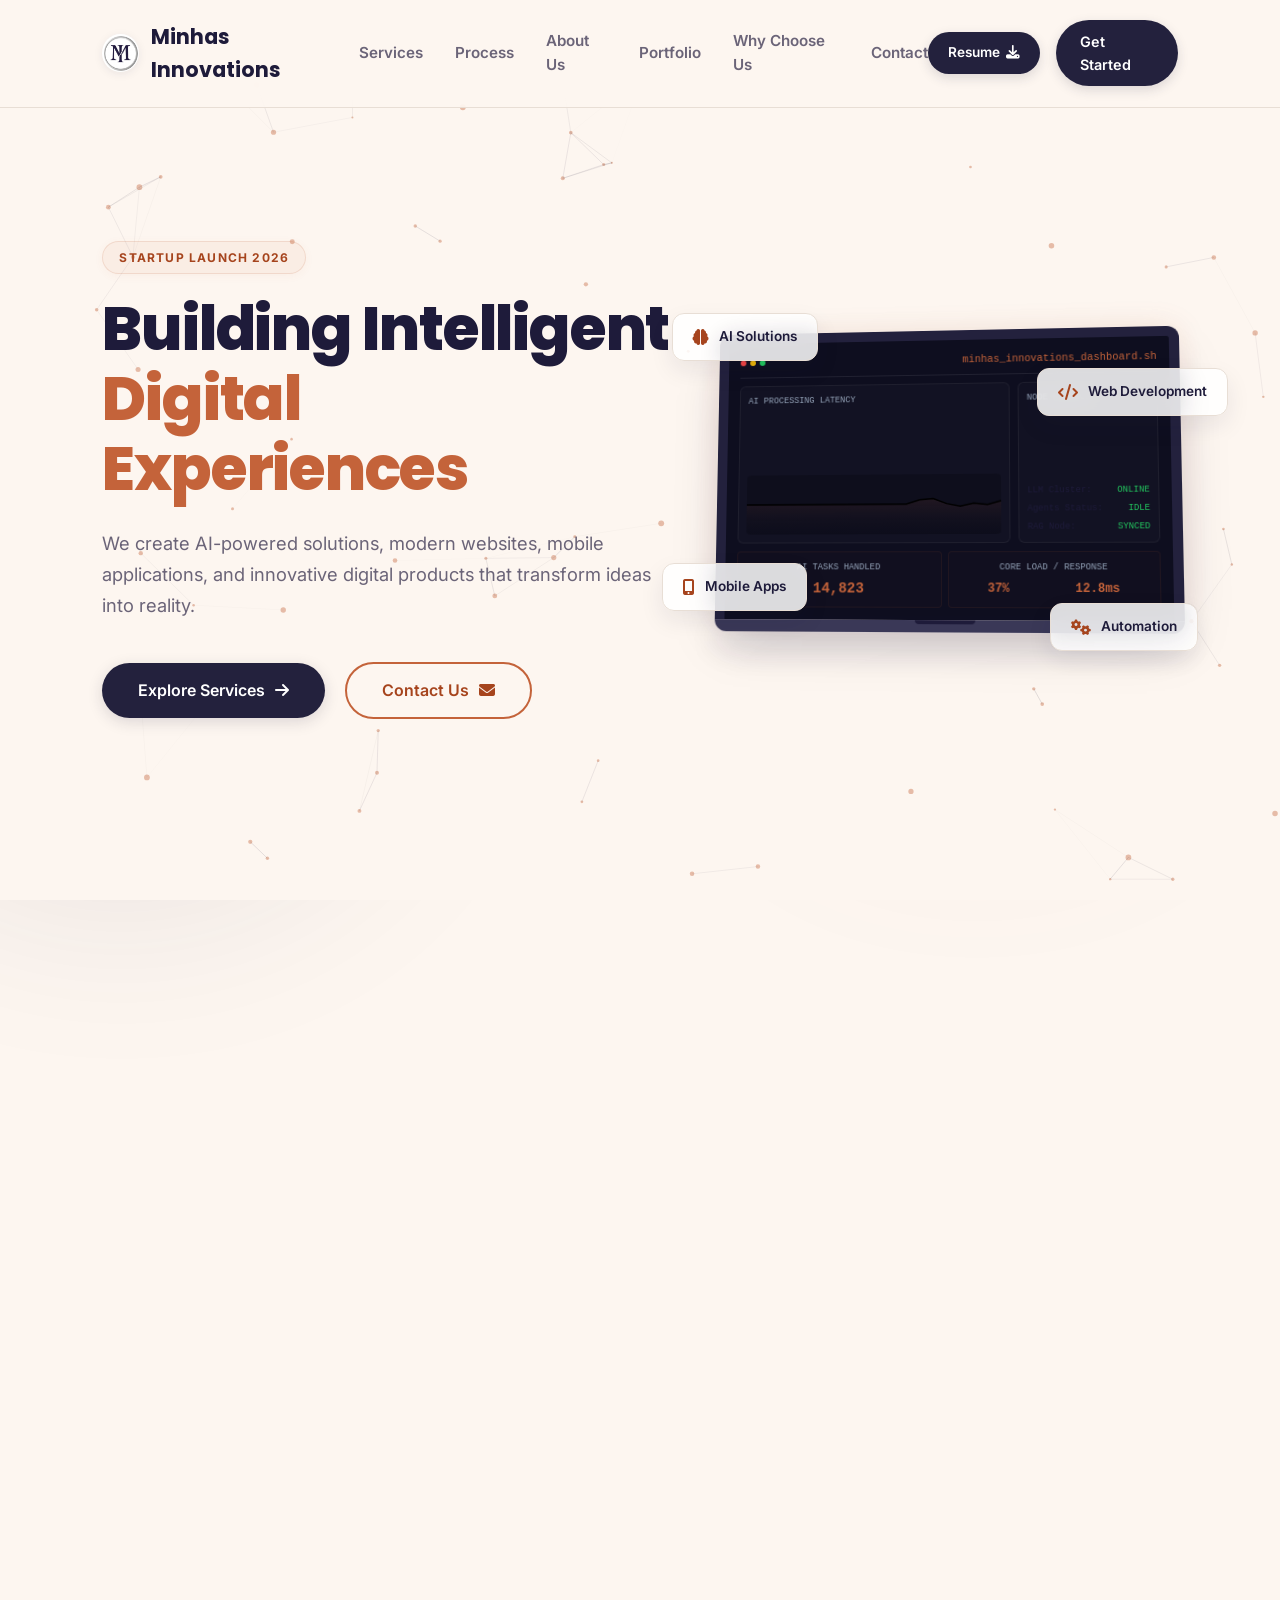
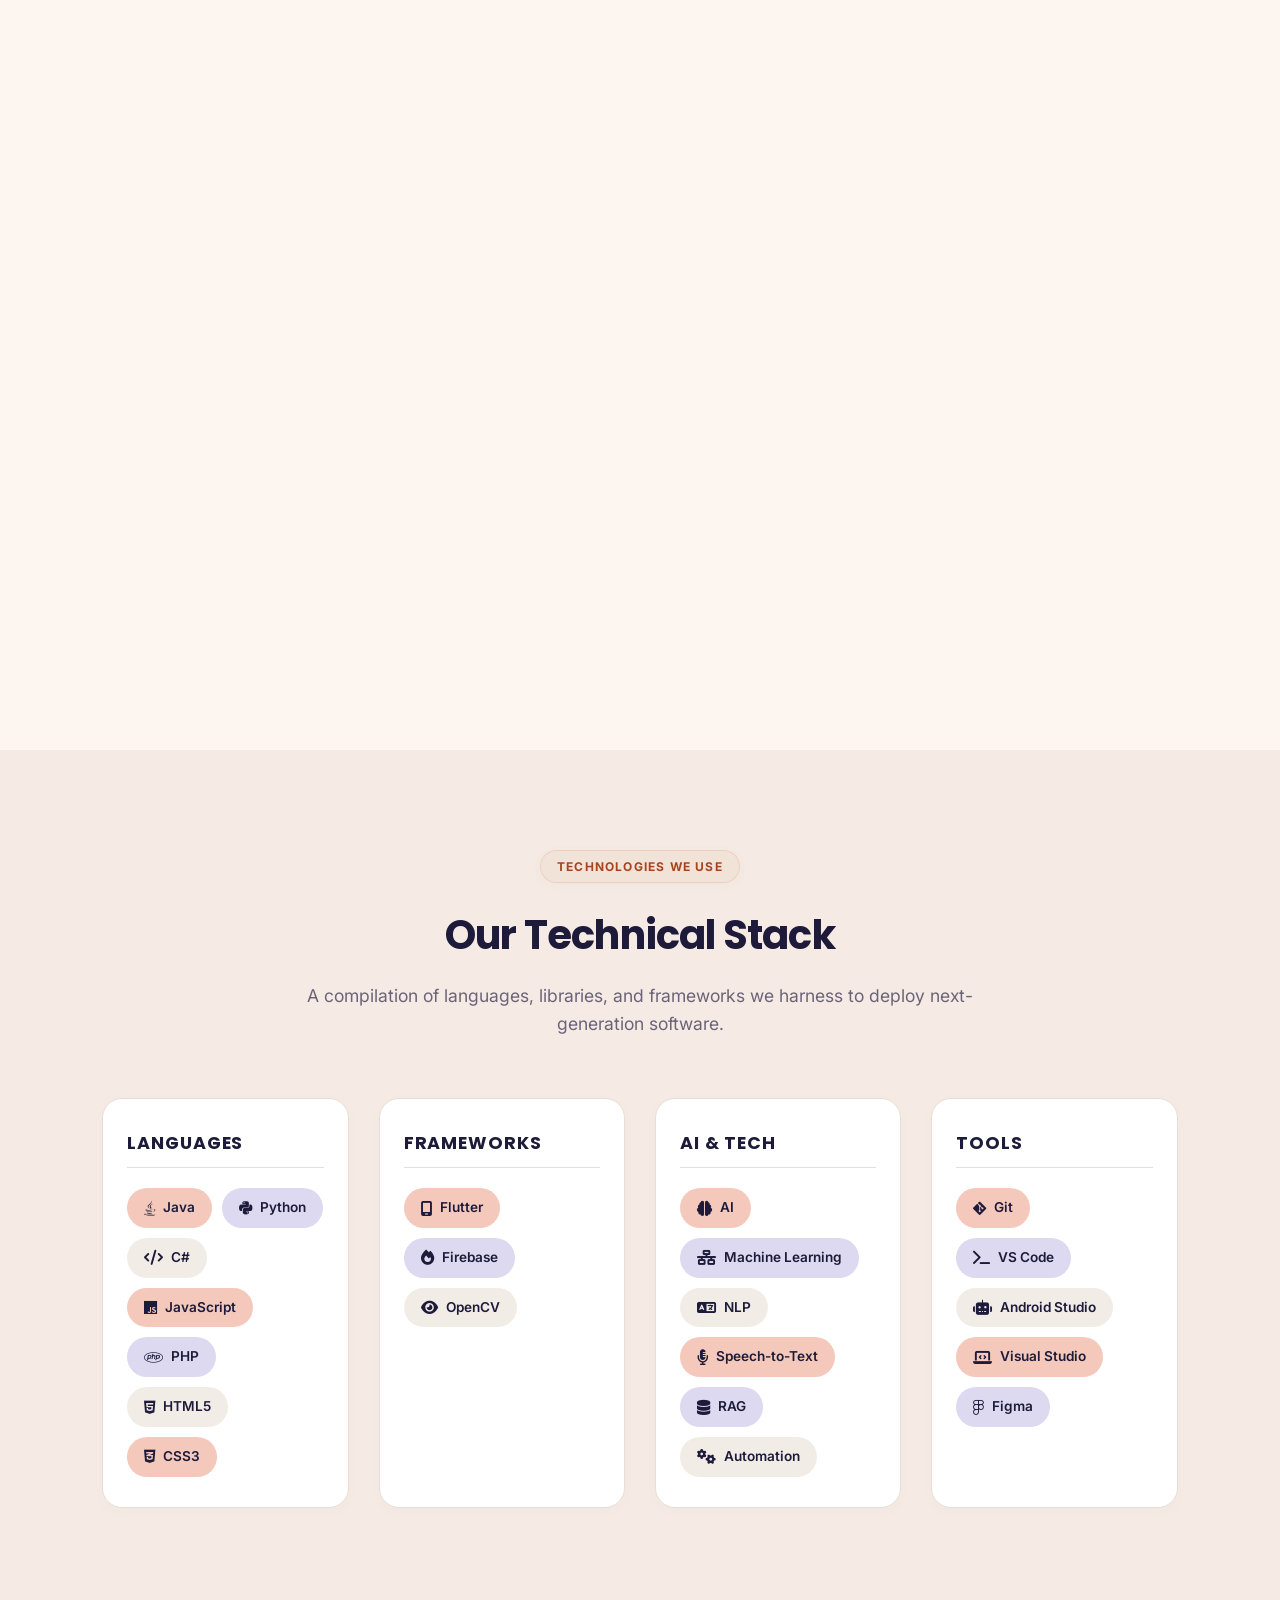
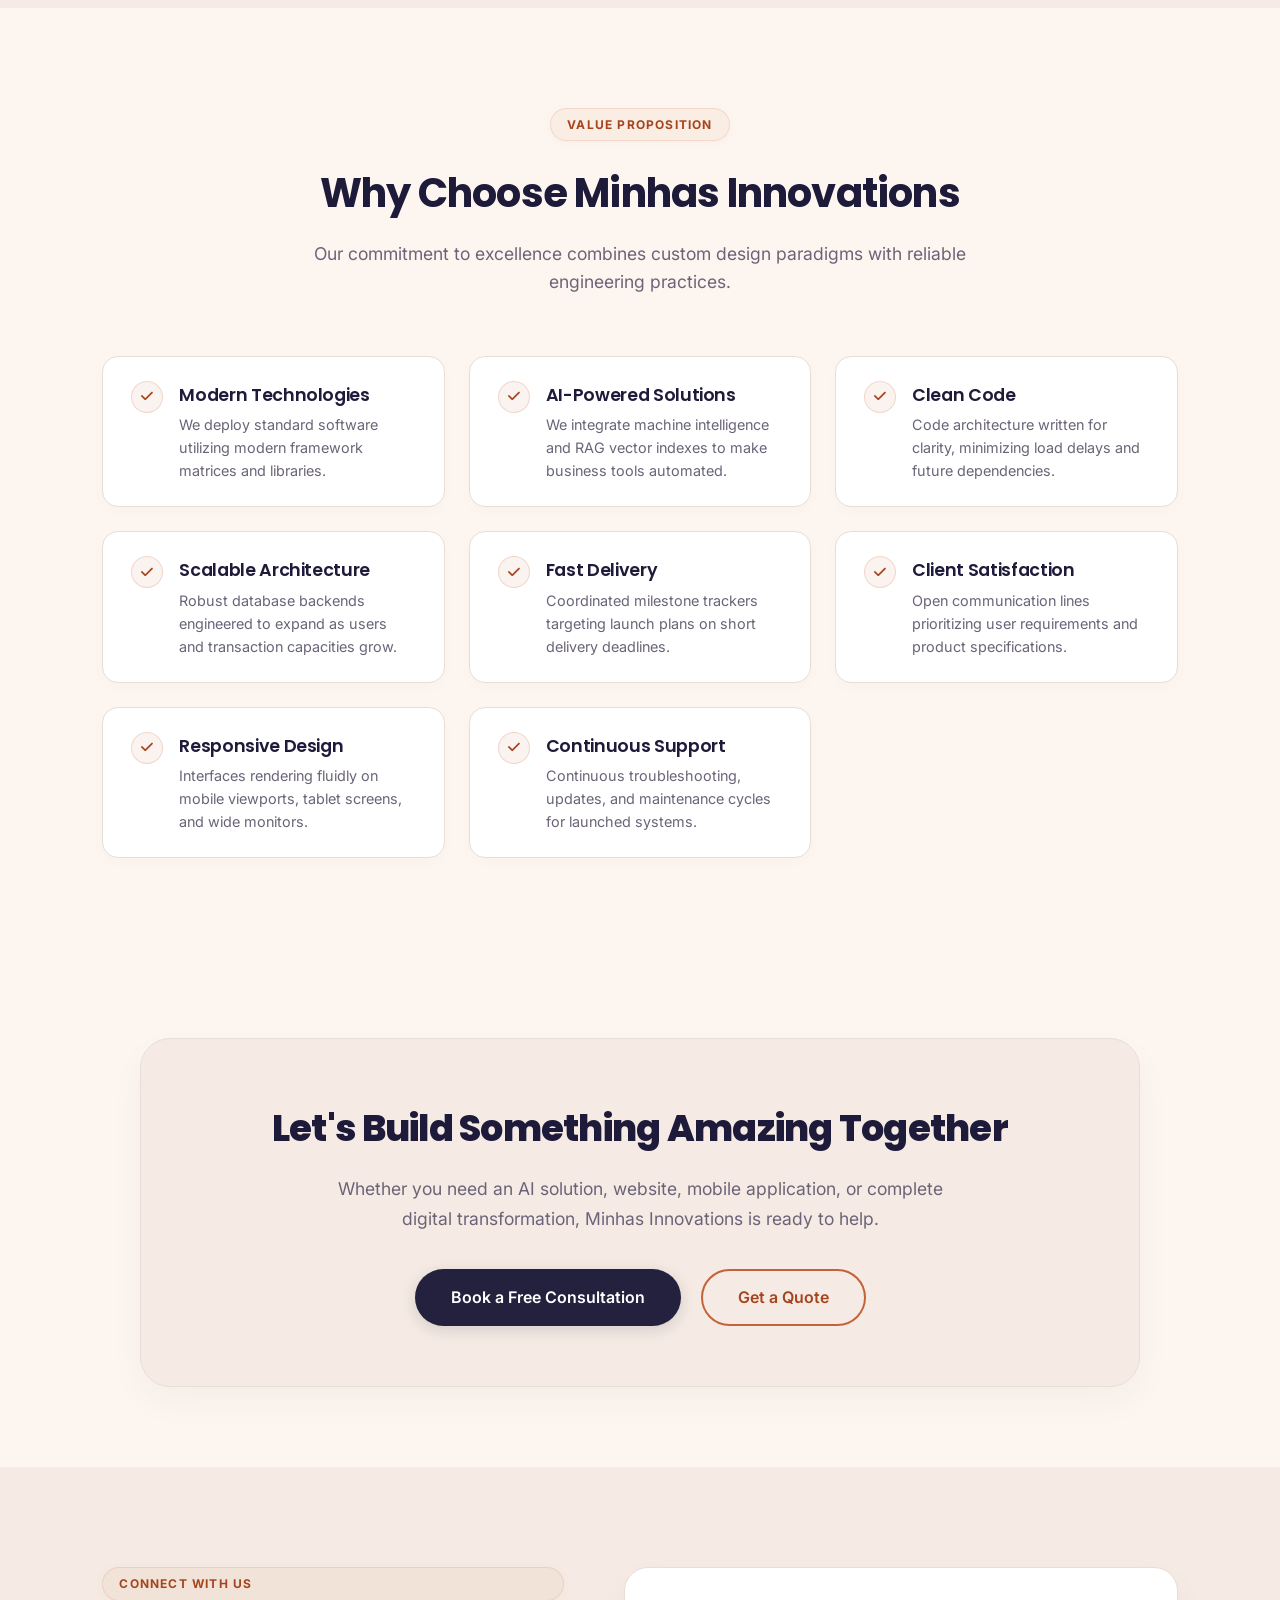
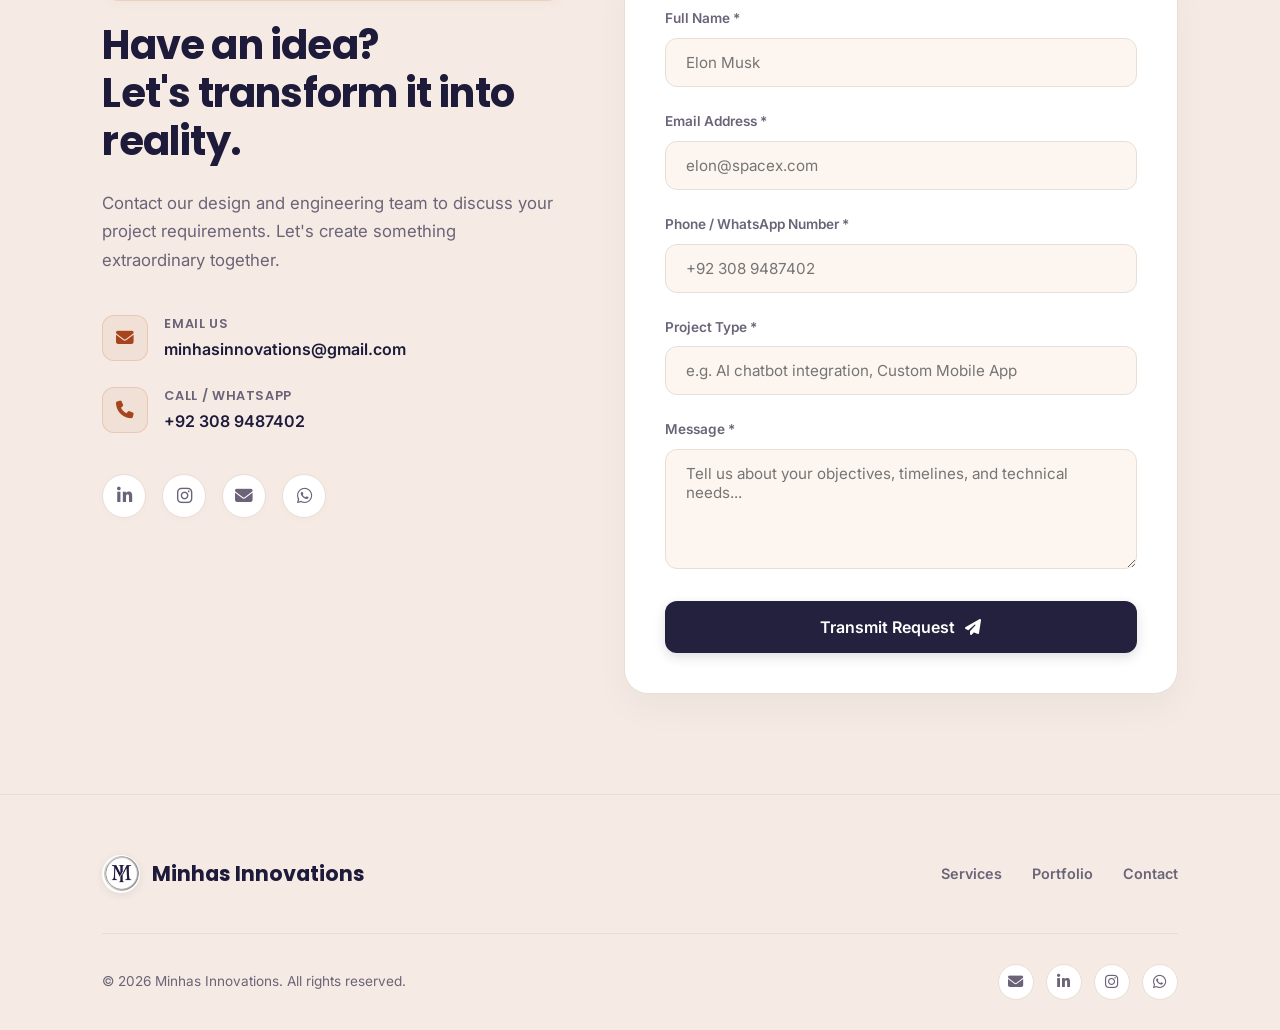
==== commit fdeb9525: "Add WordPress service card, resume download button, and portfolio redesign" ====
--- a/index.html
+++ b/index.html
@@ -1,34 +1,39 @@
 <!DOCTYPE html>
 <html lang="en">
+
 <head>
   <meta charset="UTF-8">
   <meta name="viewport" content="width=device-width, initial-scale=1.0">
   <title>Minhas Innovations | Building Intelligent Digital Experiences</title>
-  
+
   <!-- Favicon -->
   <link rel="icon" type="image/x-icon" href="assets/logo.jpg">
-  
+
   <!-- Canonical URL -->
   <link rel="canonical" href="https://minhasinnovations.com/">
-  
+
   <!-- SEO Meta Tags -->
-  <meta name="description" content="We create AI-powered solutions, modern websites, mobile applications, and innovative digital products that transform ideas into reality. Discover services by Minhas Innovations.">
-  <meta name="keywords" content="Minhas Innovations, AI Solutions, Web Development, Mobile Apps, UI/UX Design, Digital Automation, Tech Startup, Flutter, Python, OpenCV">
+  <meta name="description"
+    content="We create AI-powered solutions, modern websites, mobile applications, and innovative digital products that transform ideas into reality. Discover services by Minhas Innovations.">
+  <meta name="keywords"
+    content="Minhas Innovations, AI Solutions, Web Development, Mobile Apps, UI/UX Design, Digital Automation, Tech Startup, Flutter, Python, OpenCV">
   <meta name="author" content="Minhas Innovations">
   <meta name="robots" content="index, follow">
-  
+
   <!-- Open Graph / Facebook -->
   <meta property="og:type" content="website">
   <meta property="og:url" content="https://minhasinnovations.com/">
   <meta property="og:title" content="Minhas Innovations | Building Intelligent Digital Experiences">
-  <meta property="og:description" content="We combine artificial intelligence, custom software, and responsive web design to build premium digital systems.">
+  <meta property="og:description"
+    content="We combine artificial intelligence, custom software, and responsive web design to build premium digital systems.">
   <meta property="og:image" content="https://minhasinnovations.com/assets/logo.jpg">
 
   <!-- Twitter Card -->
   <meta property="twitter:card" content="summary_large_image">
   <meta property="twitter:url" content="https://minhasinnovations.com/">
   <meta property="twitter:title" content="Minhas Innovations | Building Intelligent Digital Experiences">
-  <meta property="twitter:description" content="We combine artificial intelligence, custom software, and responsive web design to build premium digital systems.">
+  <meta property="twitter:description"
+    content="We combine artificial intelligence, custom software, and responsive web design to build premium digital systems.">
   <meta property="twitter:image" content="https://minhasinnovations.com/assets/logo.jpg">
 
   <!-- Structured Data (JSON-LD) for SEO -->
@@ -55,10 +60,11 @@
 
   <!-- FontAwesome for Premium Icons -->
   <link rel="stylesheet" href="https://cdnjs.cloudflare.com/ajax/libs/font-awesome/6.4.0/css/all.min.css">
-  
+
   <!-- Main Stylesheet -->
   <link rel="stylesheet" href="style.css">
 </head>
+
 <body>
 
   <!-- Skip Link for Keyboard Navigation -->
@@ -100,7 +106,7 @@
       </div>
       <span class="brand-name">Minhas Innovations</span>
     </a>
-    
+
     <nav class="nav-menu" aria-label="Main Navigation">
       <a href="#services" class="nav-link">Services</a>
       <a href="#process" class="nav-link">Process</a>
@@ -109,8 +115,11 @@
       <a href="#why-us-comparison" class="nav-link">Why Choose Us</a>
       <a href="#contact" class="nav-link">Contact</a>
     </nav>
-    
+
     <div style="display: flex; align-items: center; gap: 16px;">
+      <a href="assets/resume.pdf" download="Huma-Resume.pdf" class="btn-resume">
+        Resume <i class="fa-solid fa-download"></i>
+      </a>
       <a href="#consultation" class="nav-btn">Get Started</a>
       <button class="nav-toggle" aria-label="Toggle navigation menu" aria-expanded="false">
         <i class="fa-solid fa-bars"></i>
@@ -123,12 +132,13 @@
        ========================================== -->
   <section id="hero">
     <canvas id="hero-particles" aria-hidden="true"></canvas>
-    
+
     <div class="hero-content">
       <span class="badge">StartUp Launch 2026</span>
       <h1 class="hero-title">Building Intelligent <span>Digital Experiences</span></h1>
       <p class="hero-desc">
-        We create AI-powered solutions, modern websites, mobile applications, and innovative digital products that transform ideas into reality.
+        We create AI-powered solutions, modern websites, mobile applications, and innovative digital products that
+        transform ideas into reality.
       </p>
       <div class="hero-actions">
         <a href="#services" class="btn-primary">
@@ -139,7 +149,7 @@
         </a>
       </div>
     </div>
-    
+
     <div class="hero-visual">
       <div class="workspace-container">
         <!-- Floating Glass Panels with core technologies -->
@@ -155,7 +165,7 @@
         <div class="floating-panel fp-4" aria-hidden="true">
           <i class="fa-solid fa-gears"></i> Automation
         </div>
-        
+
         <!-- Interactive HTML/CSS/JS Laptop Mockup -->
         <div class="laptop-mockup" aria-hidden="true">
           <div class="laptop-screen">
@@ -168,7 +178,7 @@
                 </div>
                 <span>minhas_innovations_dashboard.sh</span>
               </div>
-              
+
               <div class="dashboard-grid">
                 <div class="dash-panel">
                   <span class="chart-title">AI Processing Latency</span>
@@ -183,7 +193,7 @@
                   </div>
                 </div>
               </div>
-              
+
               <div class="metrics-row">
                 <div class="metric-card">
                   <span class="chart-title">AI Tasks Handled</span>
@@ -212,9 +222,10 @@
     <div class="section-header">
       <span class="badge">Services We Deliver</span>
       <h2 class="section-title">Our Technical Capabilities</h2>
-      <p class="section-desc">We leverage cutting-edge tools and artificial intelligence to design and scale next-generation digital architecture.</p>
-    </div>
-    
+      <p class="section-desc">We leverage cutting-edge tools and artificial intelligence to design and scale
+        next-generation digital architecture.</p>
+    </div>
+
     <div class="services-grid">
       <!-- 1. AI Solutions -->
       <div class="service-card">
@@ -287,6 +298,21 @@
           <li class="service-item"><i class="fa-solid fa-circle-check"></i> Productivity Solutions</li>
         </ul>
       </div>
+
+      <!-- 6. WordPress Development -->
+      <div class="service-card">
+        <div class="service-icon-wrapper">
+          <i class="fa-brands fa-wordpress"></i>
+        </div>
+        <h3>WordPress Development</h3>
+        <ul class="service-list">
+          <li class="service-item"><i class="fa-solid fa-circle-check"></i> Custom WordPress Websites</li>
+          <li class="service-item"><i class="fa-solid fa-circle-check"></i> Theme Customization</li>
+          <li class="service-item"><i class="fa-solid fa-circle-check"></i> Plugin Integration</li>
+          <li class="service-item"><i class="fa-solid fa-circle-check"></i> CMS Solutions</li>
+          <li class="service-item"><i class="fa-solid fa-circle-check"></i> Blogs & Business Sites</li>
+        </ul>
+      </div>
     </div>
   </section>
 
@@ -297,9 +323,10 @@
     <div class="section-header">
       <span class="badge">How We Work</span>
       <h2 class="section-title">The Client Process</h2>
-      <p class="section-desc">A structured engineering process from initial discussion to live deployment and active maintenance support.</p>
-    </div>
-    
+      <p class="section-desc">A structured engineering process from initial discussion to live deployment and active
+        maintenance support.</p>
+    </div>
+
     <div class="timeline-container">
       <!-- Step 1 -->
       <div class="timeline-card animate-on-scroll">
@@ -311,25 +338,29 @@
       <div class="timeline-card animate-on-scroll">
         <div class="timeline-step">Step 2</div>
         <h3>Planning & Research</h3>
-        <p>Market research, selecting appropriate tech stacks, creating architectural layouts, and establishing project plans.</p>
+        <p>Market research, selecting appropriate tech stacks, creating architectural layouts, and establishing project
+          plans.</p>
       </div>
       <!-- Step 3 -->
       <div class="timeline-card animate-on-scroll">
         <div class="timeline-step">Step 3</div>
         <h3>UI/UX Design</h3>
-        <p>Wireframes and interactive mockups development, styling branding tokens, and aligning user experience paths.</p>
+        <p>Wireframes and interactive mockups development, styling branding tokens, and aligning user experience paths.
+        </p>
       </div>
       <!-- Step 4 -->
       <div class="timeline-card animate-on-scroll">
         <div class="timeline-step">Step 4</div>
         <h3>Development & Testing</h3>
-        <p>Coding frontend interfaces, backing custom database tables, running clean tests, and optimizing performance.</p>
+        <p>Coding frontend interfaces, backing custom database tables, running clean tests, and optimizing performance.
+        </p>
       </div>
       <!-- Step 5 -->
       <div class="timeline-card animate-on-scroll">
         <div class="timeline-step">Step 5</div>
         <h3>Deployment & Support</h3>
-        <p>Setting systems live on fast production servers, monitoring stability, and providing continuous operational updates.</p>
+        <p>Setting systems live on fast production servers, monitoring stability, and providing continuous operational
+          updates.</p>
       </div>
     </div>
   </section>
@@ -342,9 +373,11 @@
       <span class="badge">Who We Are</span>
       <h2 class="about-title">Commercial & Academic Software Development.</h2>
       <p class="about-text">
-        At Minhas Innovations, we combine creativity, technology, and artificial intelligence to build digital solutions that help businesses grow. We develop tailored solutions for both **academic and commercial clients**, bringing high quality, security, and responsive layouts to every single product.
+        At Minhas Innovations, we combine creativity, technology, and artificial intelligence to build digital solutions
+        that help businesses grow. We develop tailored solutions for both **academic and commercial clients**, bringing
+        high quality, security, and responsive layouts to every single product.
       </p>
-      
+
       <div class="about-stats">
         <div class="stat-item">
           <div class="stat-num" data-target="10">0+</div>
@@ -364,7 +397,7 @@
         </div>
       </div>
     </div>
-    
+
     <div class="about-visual" aria-hidden="true">
       <canvas id="about-canvas" class="about-canvas"></canvas>
       <div class="center-node">
@@ -386,7 +419,8 @@
     <div class="section-header">
       <span class="badge">Case Studies</span>
       <h2 class="section-title">Projects Portfolio</h2>
-      <p class="section-desc">Showcasing our completed academic achievements and premium custom commercial client integrations.</p>
+      <p class="section-desc">Showcasing our completed academic achievements and premium custom commercial client
+        integrations.</p>
     </div>
 
     <!-- Category Filter controls -->
@@ -395,21 +429,16 @@
       <button class="filter-btn" data-filter="academic">Academic Projects</button>
       <button class="filter-btn" data-filter="client">Client Projects</button>
     </div>
-    
+
     <div class="portfolio-grid">
-      
+
       <!-- ================= CLIENT PROJECTS ================= -->
       <!-- Project 1: Smart Attendance System -->
-      <div class="portfolio-card" 
-           tabindex="0"
-           role="button"
-           aria-label="Smart Attendance System - View Details"
-           data-category="client"
-           data-category-label="Client Project"
-           data-title="Smart Attendance System"
-           data-desc="Modern attendance management system featuring digital records tracking, real-time reporting dashboards, and automated verification."
-           data-features="Biometric scan integrations|Automated latency/tardy reporting|Cloud-sync digital records|Admin controls panel"
-           data-tech="Python|OpenCV Face Recognition|PostgreSQL|React.JS">
+      <div class="portfolio-card" tabindex="0" role="button" aria-label="Smart Attendance System - View Details"
+        data-category="client" data-category-label="Client Project" data-title="Smart Attendance System"
+        data-desc="Modern attendance management system featuring digital records tracking, real-time reporting dashboards, and automated verification."
+        data-features="Biometric scan integrations|Automated latency/tardy reporting|Cloud-sync digital records|Admin controls panel"
+        data-tech="Python|OpenCV Face Recognition|PostgreSQL|React.JS">
         <div class="portfolio-media">
           <div class="css-art-cover">
             <div class="css-art-grid"></div>
@@ -425,22 +454,18 @@
         </div>
         <div class="portfolio-content">
           <h3 class="portfolio-title">Smart Attendance System</h3>
-          <p class="portfolio-desc">Modern attendance management system with digital records, reporting dashboard, and automated tracking.</p>
+          <p class="portfolio-desc">Modern attendance management system with digital records, reporting dashboard, and
+            automated tracking.</p>
           <div class="card-action-btn">View details <i class="fa-solid fa-arrow-right"></i></div>
         </div>
       </div>
 
       <!-- Project 2: EGC Health Website -->
-      <div class="portfolio-card" 
-           tabindex="0"
-           role="button"
-           aria-label="EGC Health Website - View Details"
-           data-category="client"
-           data-category-label="Client Project"
-           data-title="EGC Health Website"
-           data-desc="Healthcare platform featuring visual patient metrics, database records management, responsive admin layouts, and appointment booking hooks."
-           data-features="Patient information logs|Interactive diagnostic charts|Responsive patient portal|Encrypted HIPAA compliance standards"
-           data-tech="ReactJS|Node.js|Chart.js|SQLite">
+      <div class="portfolio-card" tabindex="0" role="button" aria-label="EGC Health Website - View Details"
+        data-category="client" data-category-label="Client Project" data-title="EGC Health Website"
+        data-desc="Healthcare platform featuring visual patient metrics, database records management, responsive admin layouts, and appointment booking hooks."
+        data-features="Patient information logs|Interactive diagnostic charts|Responsive patient portal|Encrypted HIPAA compliance standards"
+        data-tech="ReactJS|Node.js|Chart.js|SQLite">
         <div class="portfolio-media">
           <div class="css-art-cover">
             <div class="css-art-grid"></div>
@@ -456,23 +481,19 @@
         </div>
         <div class="portfolio-content">
           <h3 class="portfolio-title">EGC Health Website</h3>
-          <p class="portfolio-desc">Healthcare management platform featuring real-time data visualization, responsive dashboard, and patient information management.</p>
+          <p class="portfolio-desc">Healthcare management platform featuring real-time data visualization, responsive
+            dashboard, and patient information management.</p>
           <div class="card-action-btn">View details <i class="fa-solid fa-arrow-right"></i></div>
         </div>
       </div>
 
       <!-- ================= ACADEMIC PROJECTS ================= -->
       <!-- Project 3: Smart Meeting Minutes Generator -->
-      <div class="portfolio-card" 
-           tabindex="0"
-           role="button"
-           aria-label="Smart Meeting Minutes Generator - View Details"
-           data-category="academic"
-           data-category-label="Academic Project"
-           data-title="Smart Meeting Minutes Generator"
-           data-desc="AI-powered meeting assistant that performs speech-to-text, AI summarization, semantic analysis, meeting minutes generation, task extraction, and PDF export."
-           data-features="Audio translation to text|LLM-driven summaries & minutes|Automated deadline extraction|PDF document compilation"
-           data-tech="Flutter|Python|Whisper speech-to-text|OpenAI GPT-4">
+      <div class="portfolio-card" tabindex="0" role="button" aria-label="Smart Meeting Minutes Generator - View Details"
+        data-category="academic" data-category-label="Academic Project" data-title="Smart Meeting Minutes Generator"
+        data-desc="AI-powered meeting assistant that performs speech-to-text, AI summarization, semantic analysis, meeting minutes generation, task extraction, and PDF export."
+        data-features="Audio translation to text|LLM-driven summaries & minutes|Automated deadline extraction|PDF document compilation"
+        data-tech="Flutter|Python|Whisper speech-to-text|OpenAI GPT-4">
         <div class="portfolio-media">
           <img src="assets/project_meeting.png" alt="Smart Meeting Minutes Generator dashboard visual" loading="lazy">
           <div class="portfolio-overlay">
@@ -485,22 +506,18 @@
         </div>
         <div class="portfolio-content">
           <h3 class="portfolio-title">Smart Meeting Minutes Generator</h3>
-          <p class="portfolio-desc">AI-powered meeting assistant with transcription, text summaries, and task action items.</p>
+          <p class="portfolio-desc">AI-powered meeting assistant with transcription, text summaries, and task action
+            items.</p>
           <div class="card-action-btn">View details <i class="fa-solid fa-arrow-right"></i></div>
         </div>
       </div>
 
       <!-- Project 4: Hotel Management System -->
-      <div class="portfolio-card" 
-           tabindex="0"
-           role="button"
-           aria-label="Hotel Management System - View Details"
-           data-category="academic"
-           data-category-label="Academic Project"
-           data-title="Hotel Management System"
-           data-desc="Desktop administration platform tracking customer profiles, bookings details, clean receipts printing, billing history logs, and vacancy trackers."
-           data-features="Double-entry booking logging|Room availability monitors|Print receipt generator|MySQL relational connectivity"
-           data-tech="Java Swing|JDBC|MySQL">
+      <div class="portfolio-card" tabindex="0" role="button" aria-label="Hotel Management System - View Details"
+        data-category="academic" data-category-label="Academic Project" data-title="Hotel Management System"
+        data-desc="Desktop administration platform tracking customer profiles, bookings details, clean receipts printing, billing history logs, and vacancy trackers."
+        data-features="Double-entry booking logging|Room availability monitors|Print receipt generator|MySQL relational connectivity"
+        data-tech="Java Swing|JDBC|MySQL">
         <div class="portfolio-media">
           <div class="css-art-cover">
             <div class="css-art-grid"></div>
@@ -517,22 +534,18 @@
         </div>
         <div class="portfolio-content">
           <h3 class="portfolio-title">Hotel Management System</h3>
-          <p class="portfolio-desc">Complete hotel management system for bookings, rooms, customers, and administration.</p>
+          <p class="portfolio-desc">Complete hotel management system for bookings, rooms, customers, and administration.
+          </p>
           <div class="card-action-btn">View details <i class="fa-solid fa-arrow-right"></i></div>
         </div>
       </div>
 
       <!-- Project 5: Inventory Management System -->
-      <div class="portfolio-card" 
-           tabindex="0"
-           role="button"
-           aria-label="Inventory Management System - View Details"
-           data-category="academic"
-           data-category-label="Academic Project"
-           data-title="Inventory Management System"
-           data-desc="Web application detailing stock inventory levels, supplier channels records, automatic reorder limits warnings, and CSV statistics generators."
-           data-features="Automatic low-stock emails|Supplier directory record|Sales invoice generator|CSV/PDF reports exporter"
-           data-tech="HTML5/CSS3|PHP|JavaScript|MySQL">
+      <div class="portfolio-card" tabindex="0" role="button" aria-label="Inventory Management System - View Details"
+        data-category="academic" data-category-label="Academic Project" data-title="Inventory Management System"
+        data-desc="Web application detailing stock inventory levels, supplier channels records, automatic reorder limits warnings, and CSV statistics generators."
+        data-features="Automatic low-stock emails|Supplier directory record|Sales invoice generator|CSV/PDF reports exporter"
+        data-tech="HTML5/CSS3|PHP|JavaScript|MySQL">
         <div class="portfolio-media">
           <img src="assets/project_webapp.png" alt="Inventory Management interface graphic" loading="lazy">
           <div class="portfolio-overlay">
@@ -545,22 +558,18 @@
         </div>
         <div class="portfolio-content">
           <h3 class="portfolio-title">Inventory Management System</h3>
-          <p class="portfolio-desc">Web-based inventory tracking, real-time restocking, and analytics reporting solution.</p>
+          <p class="portfolio-desc">Web-based inventory tracking, real-time restocking, and analytics reporting
+            solution.</p>
           <div class="card-action-btn">View details <i class="fa-solid fa-arrow-right"></i></div>
         </div>
       </div>
 
       <!-- Project 6: Car Rental System -->
-      <div class="portfolio-card" 
-           tabindex="0"
-           role="button"
-           aria-label="Car Rental System - View Details"
-           data-category="academic"
-           data-category-label="Academic Project"
-           data-title="Car Rental System"
-           data-desc="Desktop program hosting rental bookings indexes, car statuses tracking, damage reports archives, and client licensing validation details."
-           data-features="Flexible booking schedule grid|Fleet database monitor|Billing & invoice processing|Interactive support logs"
-           data-tech="C#|Windows Forms|.NET|SQL Server">
+      <div class="portfolio-card" tabindex="0" role="button" aria-label="Car Rental System - View Details"
+        data-category="academic" data-category-label="Academic Project" data-title="Car Rental System"
+        data-desc="Desktop program hosting rental bookings indexes, car statuses tracking, damage reports archives, and client licensing validation details."
+        data-features="Flexible booking schedule grid|Fleet database monitor|Billing & invoice processing|Interactive support logs"
+        data-tech="C#|Windows Forms|.NET|SQL Server">
         <div class="portfolio-media">
           <div class="css-art-cover">
             <div class="css-art-grid"></div>
@@ -577,22 +586,18 @@
         </div>
         <div class="portfolio-content">
           <h3 class="portfolio-title">Car Rental System</h3>
-          <p class="portfolio-desc">Desktop application for managing car rental operations, vehicle statuses, and invoices.</p>
+          <p class="portfolio-desc">Desktop application for managing car rental operations, vehicle statuses, and
+            invoices.</p>
           <div class="card-action-btn">View details <i class="fa-solid fa-arrow-right"></i></div>
         </div>
       </div>
 
       <!-- Project 7: Tasbeeh App -->
-      <div class="portfolio-card" 
-           tabindex="0"
-           role="button"
-           aria-label="Tasbeeh App - View Details"
-           data-category="academic"
-           data-category-label="Academic Project"
-           data-title="Tasbeeh App"
-           data-desc="Mobile companion displaying multiple tasbeeh digital arrays, goal counter settings, physical vibrate feedback markers, and night mode configurations."
-           data-features="Multi-category target counters|Target alert haptic vibrations|Clean material theme options|Session progress statistics"
-           data-tech="Android Java|XML Layouts|Android SDK">
+      <div class="portfolio-card" tabindex="0" role="button" aria-label="Tasbeeh App - View Details"
+        data-category="academic" data-category-label="Academic Project" data-title="Tasbeeh App"
+        data-desc="Mobile companion displaying multiple tasbeeh digital arrays, goal counter settings, physical vibrate feedback markers, and night mode configurations."
+        data-features="Multi-category target counters|Target alert haptic vibrations|Clean material theme options|Session progress statistics"
+        data-tech="Android Java|XML Layouts|Android SDK">
         <div class="portfolio-media">
           <img src="assets/project_mobileapp.png" alt="Tasbeeh Mobile application mockup views" loading="lazy">
           <div class="portfolio-overlay">
@@ -605,22 +610,18 @@
         </div>
         <div class="portfolio-content">
           <h3 class="portfolio-title">Tasbeeh App</h3>
-          <p class="portfolio-desc">Mobile Islamic tasbeeh counter app featuring target vibration feedback and a clean user interface.</p>
+          <p class="portfolio-desc">Mobile Islamic tasbeeh counter app featuring target vibration feedback and a clean
+            user interface.</p>
           <div class="card-action-btn">View details <i class="fa-solid fa-arrow-right"></i></div>
         </div>
       </div>
 
       <!-- Project 8: BMI Calculator -->
-      <div class="portfolio-card" 
-           tabindex="0"
-           role="button"
-           aria-label="BMI Calculator - View Details"
-           data-category="academic"
-           data-category-label="Academic Project"
-           data-title="BMI Calculator"
-           data-desc="Android application that calculates Body Mass Index on both metric and imperial configurations, outputting a descriptive clinical analysis."
-           data-features="Metric / Imperial config options|Dynamic color-coded diagnostic indicator|Historical weight tracker|Standard WHO charts reference"
-           data-tech="Android Java|Material Design|XML">
+      <div class="portfolio-card" tabindex="0" role="button" aria-label="BMI Calculator - View Details"
+        data-category="academic" data-category-label="Academic Project" data-title="BMI Calculator"
+        data-desc="Android application that calculates Body Mass Index on both metric and imperial configurations, outputting a descriptive clinical analysis."
+        data-features="Metric / Imperial config options|Dynamic color-coded diagnostic indicator|Historical weight tracker|Standard WHO charts reference"
+        data-tech="Android Java|Material Design|XML">
         <div class="portfolio-media">
           <div class="css-art-cover">
             <div class="css-art-grid"></div>
@@ -637,22 +638,18 @@
         </div>
         <div class="portfolio-content">
           <h3 class="portfolio-title">BMI Calculator</h3>
-          <p class="portfolio-desc">Android application for calculating Body Mass Index, tracking statistics, and reporting health levels.</p>
+          <p class="portfolio-desc">Android application for calculating Body Mass Index, tracking statistics, and
+            reporting health levels.</p>
           <div class="card-action-btn">View details <i class="fa-solid fa-arrow-right"></i></div>
         </div>
       </div>
 
       <!-- Project 9: Scientific Calculator -->
-      <div class="portfolio-card" 
-           tabindex="0"
-           role="button"
-           aria-label="Scientific Calculator - View Details"
-           data-category="academic"
-           data-category-label="Academic Project"
-           data-title="Scientific Calculator"
-           data-desc="Desktop calculator application supporting complex engineering equations, memory indexing operations, trignometric modules, and logging tabs."
-           data-features="Equation stack parser|Trigonometry and algebra functions|Memory variables store|Operational history logs"
-           data-tech="C# WinForms|.NET Framework">
+      <div class="portfolio-card" tabindex="0" role="button" aria-label="Scientific Calculator - View Details"
+        data-category="academic" data-category-label="Academic Project" data-title="Scientific Calculator"
+        data-desc="Desktop calculator application supporting complex engineering equations, memory indexing operations, trignometric modules, and logging tabs."
+        data-features="Equation stack parser|Trigonometry and algebra functions|Memory variables store|Operational history logs"
+        data-tech="C# WinForms|.NET Framework">
         <div class="portfolio-media">
           <div class="css-art-cover">
             <div class="css-art-grid"></div>
@@ -669,22 +666,18 @@
         </div>
         <div class="portfolio-content">
           <h3 class="portfolio-title">Scientific Calculator</h3>
-          <p class="portfolio-desc">Desktop calculator supporting advanced mathematical calculations and function stacks.</p>
+          <p class="portfolio-desc">Desktop calculator supporting advanced mathematical calculations and function
+            stacks.</p>
           <div class="card-action-btn">View details <i class="fa-solid fa-arrow-right"></i></div>
         </div>
       </div>
 
       <!-- Project 10: Face Detection System -->
-      <div class="portfolio-card" 
-           tabindex="0"
-           role="button"
-           aria-label="Face Detection System - View Details"
-           data-category="academic"
-           data-category-label="Academic Project"
-           data-title="Face Detection System"
-           data-desc="Real-time camera feed face boundary tracking program using cascade classifiers, bounding markers, and latency trackers."
-           data-features="Live webcam capture feed|Multi-face bounding box tracking|Haar cascade classifier detection|Custom FPS latency output"
-           data-tech="Python|OpenCV|NumPy">
+      <div class="portfolio-card" tabindex="0" role="button" aria-label="Face Detection System - View Details"
+        data-category="academic" data-category-label="Academic Project" data-title="Face Detection System"
+        data-desc="Real-time camera feed face boundary tracking program using cascade classifiers, bounding markers, and latency trackers."
+        data-features="Live webcam capture feed|Multi-face bounding box tracking|Haar cascade classifier detection|Custom FPS latency output"
+        data-tech="Python|OpenCV|NumPy">
         <div class="portfolio-media">
           <img src="assets/project_chatbot.png" alt="AI Face Tracking graphic preview image" loading="lazy">
           <div class="portfolio-overlay">
@@ -697,7 +690,8 @@
         </div>
         <div class="portfolio-content">
           <h3 class="portfolio-title">Face Detection System</h3>
-          <p class="portfolio-desc">Real-time computer vision application for face detection, boundaries scanning, and multitracking.</p>
+          <p class="portfolio-desc">Real-time computer vision application for face detection, boundaries scanning, and
+            multitracking.</p>
           <div class="card-action-btn">View details <i class="fa-solid fa-arrow-right"></i></div>
         </div>
       </div>
@@ -712,9 +706,10 @@
     <div class="section-header">
       <span class="badge">Technologies We Use</span>
       <h2 class="section-title">Our Technical Stack</h2>
-      <p class="section-desc">A compilation of languages, libraries, and frameworks we harness to deploy next-generation software.</p>
-    </div>
-    
+      <p class="section-desc">A compilation of languages, libraries, and frameworks we harness to deploy next-generation
+        software.</p>
+    </div>
+
     <div class="tech-grid">
       <!-- Languages -->
       <div class="tech-category">
@@ -747,7 +742,8 @@
           <div class="tech-badge"><i class="fa-solid fa-brain"></i> AI</div>
           <div class="tech-badge"><i class="fa-solid fa-network-wired"></i> Machine Learning</div>
           <div class="tech-badge"><i class="fa-solid fa-language"></i> NLP</div>
-          <li class="tech-badge" style="list-style:none;"><i class="fa-solid fa-microphone-lines"></i> Speech-to-Text</li>
+          <li class="tech-badge" style="list-style:none;"><i class="fa-solid fa-microphone-lines"></i> Speech-to-Text
+          </li>
           <div class="tech-badge"><i class="fa-solid fa-database"></i> RAG</div>
           <div class="tech-badge"><i class="fa-solid fa-gears"></i> Automation</div>
         </div>
@@ -774,9 +770,10 @@
     <div class="section-header">
       <span class="badge">Value Proposition</span>
       <h2 class="section-title">Why Choose Minhas Innovations</h2>
-      <p class="section-desc">Our commitment to excellence combines custom design paradigms with reliable engineering practices.</p>
-    </div>
-    
+      <p class="section-desc">Our commitment to excellence combines custom design paradigms with reliable engineering
+        practices.</p>
+    </div>
+
     <div class="comparison-grid">
       <!-- Item 1 -->
       <div class="comparison-card">
@@ -851,7 +848,8 @@
   <section id="consultation" class="animate-on-scroll">
     <div class="consult-banner">
       <h2>Let's Build Something Amazing Together</h2>
-      <p>Whether you need an AI solution, website, mobile application, or complete digital transformation, Minhas Innovations is ready to help.</p>
+      <p>Whether you need an AI solution, website, mobile application, or complete digital transformation, Minhas
+        Innovations is ready to help.</p>
       <div class="consult-actions">
         <a href="#contact" class="btn-primary">Book a Free Consultation</a>
         <a href="#contact" class="btn-secondary">Get a Quote</a>
@@ -867,9 +865,10 @@
       <span class="badge">Connect With Us</span>
       <h2 class="contact-cta">Have an idea?<br>Let's transform it into reality.</h2>
       <p class="contact-desc">
-        Contact our design and engineering team to discuss your project requirements. Let's create something extraordinary together.
+        Contact our design and engineering team to discuss your project requirements. Let's create something
+        extraordinary together.
       </p>
-      
+
       <div class="contact-details">
         <!-- Email -->
         <div class="detail-item">
@@ -898,23 +897,26 @@
           </div>
         </div>
       </div>
-      
+
       <div class="social-links">
-        <a href="https://www.linkedin.com/in/zill-e-huma-minhas-4337a2371" class="social-btn" aria-label="LinkedIn" target="_blank" rel="noopener noreferrer">
+        <a href="https://www.linkedin.com/in/zill-e-huma-minhas-4337a2371" class="social-btn" aria-label="LinkedIn"
+          target="_blank" rel="noopener noreferrer">
           <i class="fa-brands fa-linkedin-in"></i>
         </a>
-        <a href="https://www.instagram.com/minhas.innovations/" class="social-btn" aria-label="Instagram" target="_blank" rel="noopener noreferrer">
+        <a href="https://www.instagram.com/minhas.innovations/" class="social-btn" aria-label="Instagram"
+          target="_blank" rel="noopener noreferrer">
           <i class="fa-brands fa-instagram"></i>
         </a>
         <a href="mailto:minhasinnovations@gmail.com" class="social-btn" aria-label="Email">
           <i class="fa-solid fa-envelope"></i>
         </a>
-        <a href="https://wa.me/923089487402" class="social-btn" aria-label="WhatsApp" target="_blank" rel="noopener noreferrer">
+        <a href="https://wa.me/923089487402" class="social-btn" aria-label="WhatsApp" target="_blank"
+          rel="noopener noreferrer">
           <i class="fa-brands fa-whatsapp"></i>
         </a>
       </div>
     </div>
-    
+
     <div class="contact-form-container">
       <form id="contact-form" action="#" method="POST" aria-label="Project Request Contact Form">
         <div class="form-group">
@@ -923,40 +925,45 @@
         </div>
         <div class="form-group">
           <label for="form-email" class="form-label">Email Address *</label>
-          <input type="email" id="form-email" class="form-input" placeholder="elon@spacex.com" required autocomplete="email">
+          <input type="email" id="form-email" class="form-input" placeholder="elon@spacex.com" required
+            autocomplete="email">
         </div>
         <div class="form-group">
           <label for="form-phone" class="form-label">Phone / WhatsApp Number *</label>
-          <input type="tel" id="form-phone" class="form-input" placeholder="+92 308 9487402" required autocomplete="tel">
+          <input type="tel" id="form-phone" class="form-input" placeholder="+92 308 9487402" required
+            autocomplete="tel">
         </div>
         <div class="form-group">
           <label for="form-subject" class="form-label">Project Type *</label>
-          <input type="text" id="form-subject" class="form-input" placeholder="e.g. AI chatbot integration, Custom Mobile App" required>
+          <input type="text" id="form-subject" class="form-input"
+            placeholder="e.g. AI chatbot integration, Custom Mobile App" required>
         </div>
         <div class="form-group">
           <label for="form-msg" class="form-label">Message *</label>
-          <textarea id="form-msg" class="form-input" placeholder="Tell us about your objectives, timelines, and technical needs..." required></textarea>
-        </div>
-        
+          <textarea id="form-msg" class="form-input"
+            placeholder="Tell us about your objectives, timelines, and technical needs..." required></textarea>
+        </div>
+
         <!-- Spam honeypot field (hidden from visual users and screen readers, but attractive to bots) -->
         <div class="form-group-honey" style="display: none;" aria-hidden="true">
           <label for="form-honey">Do not fill this field if you are human</label>
           <input type="text" id="form-honey" name="form-honey" tabindex="-1" autocomplete="off">
         </div>
-        
+
         <button type="submit" class="form-submit-btn">
           <span class="btn-text">Transmit Request</span>
           <i class="fa-solid fa-paper-plane" aria-hidden="true"></i>
         </button>
       </form>
-      
+
       <!-- Success state overlay -->
       <div id="form-success-overlay" class="form-success-overlay" role="status">
         <div class="success-icon" aria-hidden="true">
           <i class="fa-solid fa-check"></i>
         </div>
         <h3 class="success-title">Message Transmitted</h3>
-        <p class="success-text">Your project details were securely transmitted to our intelligence queue. A specialist will follow up shortly.</p>
+        <p class="success-text">Your project details were securely transmitted to our intelligence queue. A specialist
+          will follow up shortly.</p>
       </div>
     </div>
   </section>
@@ -967,25 +974,25 @@
   <div id="project-modal" class="modal-overlay" role="dialog" aria-modal="true" aria-labelledby="modal-title">
     <div class="modal-content">
       <button class="modal-close" aria-label="Close modal"><i class="fa-solid fa-xmark"></i></button>
-      
+
       <div id="modal-media" class="modal-banner">
         <!-- Cloned or dynamically injected media visual goes here -->
       </div>
-      
+
       <div class="modal-body">
         <div class="modal-header-info">
           <span id="modal-category" class="modal-category-badge">Academic Project</span>
           <span class="modal-status-badge">Completed</span>
         </div>
-        
+
         <h2 id="modal-title" class="modal-title">Project Title</h2>
         <p id="modal-desc" class="modal-desc">Project description body text...</p>
-        
+
         <h3 class="modal-section-title">Key Features</h3>
         <ul id="modal-features-list" class="modal-features-list">
           <!-- Injected lists of features -->
         </ul>
-        
+
         <h3 class="modal-section-title">Technologies</h3>
         <div id="modal-tech-list" class="modal-tech-list">
           <!-- Injected tech badge tags -->
@@ -1012,27 +1019,30 @@
         </div>
         <span class="brand-name">Minhas Innovations</span>
       </a>
-      
+
       <div class="footer-links">
         <a href="#services" class="footer-link">Services</a>
         <a href="#portfolio" class="footer-link">Portfolio</a>
         <a href="#contact" class="footer-link">Contact</a>
       </div>
     </div>
-    
+
     <div class="footer-bottom">
       <span class="copyright">&copy; 2026 Minhas Innovations. All rights reserved.</span>
       <div class="footer-socials">
         <a href="mailto:minhasinnovations@gmail.com" class="footer-social-btn" aria-label="Email">
           <i class="fa-solid fa-envelope"></i>
         </a>
-        <a href="https://www.linkedin.com/in/zill-e-huma-minhas-4337a2371" class="footer-social-btn" aria-label="LinkedIn" target="_blank" rel="noopener noreferrer">
+        <a href="https://www.linkedin.com/in/zill-e-huma-minhas-4337a2371" class="footer-social-btn"
+          aria-label="LinkedIn" target="_blank" rel="noopener noreferrer">
           <i class="fa-brands fa-linkedin-in"></i>
         </a>
-        <a href="https://www.instagram.com/minhas.innovations/" class="footer-social-btn" aria-label="Instagram" target="_blank" rel="noopener noreferrer">
+        <a href="https://www.instagram.com/minhas.innovations/" class="footer-social-btn" aria-label="Instagram"
+          target="_blank" rel="noopener noreferrer">
           <i class="fa-brands fa-instagram"></i>
         </a>
-        <a href="https://wa.me/923089487402" class="footer-social-btn" aria-label="WhatsApp" target="_blank" rel="noopener noreferrer">
+        <a href="https://wa.me/923089487402" class="footer-social-btn" aria-label="WhatsApp" target="_blank"
+          rel="noopener noreferrer">
           <i class="fa-brands fa-whatsapp"></i>
         </a>
       </div>
@@ -1042,4 +1052,5 @@
   <!-- Main JavaScript File -->
   <script src="script.js"></script>
 </body>
-</html>
+
+</html>
--- a/style.css
+++ b/style.css
@@ -3,30 +3,33 @@
    ========================================== */
 
 /* Fonts & Core Settings */
-@import url('https://fonts.googleapis.com/css2?family=Inter:wght@300;400;500;600;700&family=Sora:wght@400;500;600;700;800&display=swap');
+@import url('https://fonts.googleapis.com/css2?family=Inter:wght@300;400;500;600;700&family=Poppins:wght@400;500;600;700;800&display=swap');
 
 :root {
   /* Color Palette */
-  --bg-primary: #020208;
-  --bg-secondary: #070719;
-  --bg-tertiary: #0c0c2a;
-
-  --text-main: #f8fafc;
-  --text-muted: #94a3b8;
-  --text-dark: #7f8ea3;
-
-  --accent-cyan: #00f0ff;
-  --accent-purple: #ab26ff;
-  --accent-pink: #ff2a85;
-  --accent-gradient: linear-gradient(135deg, var(--accent-cyan), var(--accent-purple));
-  --accent-gradient-hover: linear-gradient(135deg, var(--accent-purple), var(--accent-pink));
-
-  --glass-bg: rgba(255, 255, 255, 0.02);
-  --glass-border: rgba(255, 255, 255, 0.05);
-  --glass-glow: rgba(0, 240, 255, 0.03);
-  --glass-bg-card: rgba(10, 10, 30, 0.4);
-
-  --font-heading: 'Sora', sans-serif;
+  --bg-primary: #FDF6F0;
+  --bg-secondary: #F5EBE4;
+  --bg-card: #FFFFFF;
+  --text-primary: #1E1B3A;
+  --text-secondary: #6B6478;
+  --accent-primary: #C4633A;
+  --accent-primary-dark: #A6441D; /* Darker terracotta to pass WCAG AA contrast (4.5:1+) on cream/white */
+  --accent-navy: #23213D;
+  --border-light: #E8DED5;
+  --icon-bg-navy: #1E1B3A;
+  --icon-bg-coral: #F4C9BC;
+  --icon-bg-lavender: #DCD9F0;
+
+  /* Compatibility Mapping */
+  --text-main: var(--text-primary);
+  --text-muted: var(--text-secondary);
+  --text-dark: var(--text-secondary);
+
+  --accent-cyan: var(--accent-primary);
+  --accent-purple: var(--accent-navy);
+  --accent-pink: var(--accent-primary-dark);
+
+  --font-heading: 'Poppins', sans-serif;
   --font-body: 'Inter', sans-serif;
 
   --transition-smooth: all 0.4s cubic-bezier(0.16, 1, 0.3, 1);
@@ -165,25 +168,22 @@
 .badge {
   display: inline-block;
   padding: 6px 16px;
-  background: rgba(0, 240, 255, 0.08);
-  border: 1px solid rgba(0, 240, 255, 0.25);
-  color: var(--accent-cyan);
+  background: rgba(196, 99, 58, 0.06);
+  border: 1px solid rgba(196, 99, 58, 0.15);
+  color: var(--accent-primary-dark);
   border-radius: 50px;
-  font-size: 0.8rem;
-  font-weight: 600;
-  letter-spacing: 0.05em;
+  font-size: 0.75rem;
+  font-weight: 700;
+  letter-spacing: 0.1em;
   text-transform: uppercase;
   margin-bottom: 20px;
-  box-shadow: 0 0 15px rgba(0, 240, 255, 0.1);
-  animation: badge-pulse 2s infinite ease-in-out;
+  box-shadow: 0 2px 10px rgba(196, 99, 58, 0.05);
 }
 
 .section-title {
   font-size: 2.5rem;
   font-weight: 700;
-  background: linear-gradient(135deg, #fff 30%, #a5b4fc 100%);
-  -webkit-background-clip: text;
-  -webkit-text-fill-color: transparent;
+  color: var(--text-primary);
   margin-bottom: 15px;
 }
 
@@ -251,12 +251,12 @@
   left: 0;
   width: 100%;
   height: 100%;
-  border: 2px solid rgba(255, 255, 255, 0.03);
-  border-top: 2px solid var(--accent-cyan);
-  border-bottom: 2px solid var(--accent-purple);
+  border: 2px solid var(--border-light);
+  border-top: 2px solid var(--accent-primary);
+  border-bottom: 2px solid var(--accent-navy);
   border-radius: 50%;
   animation: spin-glow 1.5s linear infinite;
-  box-shadow: 0 0 20px rgba(0, 240, 255, 0.2);
+  box-shadow: 0 0 20px rgba(196, 99, 58, 0.15);
 }
 
 .loader-logo-container {
@@ -265,7 +265,7 @@
   border-radius: 50%;
   background: #fff;
   padding: 3px;
-  box-shadow: 0 0 40px rgba(0, 240, 255, 0.25);
+  box-shadow: 0 0 40px rgba(196, 99, 58, 0.15);
   opacity: 0;
   transform: scale(0.6);
   animation: logo-reveal 1.8s cubic-bezier(0.16, 1, 0.3, 1) forwards;
@@ -283,9 +283,7 @@
   font-weight: 700;
   letter-spacing: -0.01em;
   margin-bottom: 10px;
-  background: linear-gradient(135deg, #ffffff, #a5b4fc);
-  -webkit-background-clip: text;
-  -webkit-text-fill-color: transparent;
+  color: var(--text-primary);
   opacity: 0;
   transform: translateY(20px);
   animation: text-reveal 1.2s cubic-bezier(0.16, 1, 0.3, 1) 0.6s forwards;
@@ -293,7 +291,7 @@
 
 .loader-slogan {
   font-size: 1rem;
-  color: var(--text-muted);
+  color: var(--text-secondary);
   letter-spacing: 0.1em;
   text-transform: uppercase;
   font-weight: 500;
@@ -305,7 +303,7 @@
 #loader-percent {
   font-size: 1.2rem;
   font-weight: 700;
-  color: var(--accent-cyan);
+  color: var(--accent-primary-dark);
   font-family: var(--font-heading);
   margin-top: 25px;
   letter-spacing: 0.05em;
@@ -316,7 +314,7 @@
 .loader-bar {
   width: 150px;
   height: 2px;
-  background: rgba(255, 255, 255, 0.05);
+  background: rgba(30, 27, 58, 0.08);
   border-radius: 10px;
   margin-top: 15px;
   position: relative;
@@ -329,7 +327,7 @@
   left: 0;
   height: 100%;
   width: 0%;
-  background: var(--accent-gradient);
+  background: var(--accent-primary);
 }
 
 /* ==========================================
@@ -345,17 +343,17 @@
   justify-content: space-between;
   align-items: center;
   z-index: 1000;
-  backdrop-filter: blur(16px) saturate(180%);
-  -webkit-backdrop-filter: blur(16px) saturate(180%);
-  background: rgba(2, 2, 8, 0.75);
-  border-bottom: 1px solid var(--glass-border);
+  backdrop-filter: blur(16px);
+  -webkit-backdrop-filter: blur(16px);
+  background: rgba(253, 246, 240, 0.85);
+  border-bottom: 1px solid var(--border-light);
   transition: var(--transition-smooth);
 }
 
 header.scrolled {
   padding: 14px 8%;
-  background: rgba(2, 2, 8, 0.9);
-  box-shadow: 0 10px 30px rgba(0, 0, 0, 0.5);
+  background: rgba(253, 246, 240, 0.95);
+  box-shadow: 0 4px 20px rgba(30, 27, 58, 0.05);
 }
 
 .nav-brand {
@@ -370,7 +368,7 @@
   border-radius: 50%;
   background: #fff;
   padding: 1.5px;
-  box-shadow: 0 0 15px rgba(0, 240, 255, 0.2);
+  box-shadow: 0 2px 10px rgba(30, 27, 58, 0.08);
   display: flex;
   justify-content: center;
   align-items: center;
@@ -388,9 +386,7 @@
   font-family: var(--font-heading);
   font-size: 1.3rem;
   font-weight: 700;
-  background: linear-gradient(135deg, #ffffff 40%, #c7d2fe 100%);
-  -webkit-background-clip: text;
-  -webkit-text-fill-color: transparent;
+  color: var(--text-primary);
 }
 
 .nav-menu {
@@ -401,14 +397,15 @@
 
 .nav-link {
   font-size: 0.95rem;
-  font-weight: 500;
-  color: var(--text-muted);
+  font-weight: 600;
+  color: var(--text-secondary);
   position: relative;
   padding: 6px 0;
 }
 
-.nav-link:hover {
-  color: var(--text-main);
+.nav-link:hover,
+.nav-link.active {
+  color: var(--text-primary);
 }
 
 .nav-link::after {
@@ -418,32 +415,59 @@
   left: 0;
   width: 0;
   height: 2px;
-  background: var(--accent-gradient);
+  background: var(--accent-navy);
   transition: var(--transition-smooth);
 }
 
-.nav-link:hover::after {
+.nav-link:hover::after,
+.nav-link.active::after {
   width: 100%;
 }
 
 .nav-btn {
   display: inline-block;
   padding: 10px 24px;
-  background: var(--accent-gradient);
+  background: var(--accent-navy);
   color: #fff;
   font-weight: 600;
   font-size: 0.9rem;
   border-radius: 50px;
   border: none;
-  box-shadow: 0 0 20px rgba(0, 240, 255, 0.2);
+  box-shadow: 0 4px 12px rgba(35, 33, 61, 0.15);
   cursor: pointer;
   transition: var(--transition-smooth);
 }
 
 .nav-btn:hover {
   transform: translateY(-2px);
-  box-shadow: 0 0 25px rgba(171, 38, 255, 0.4);
-  background: var(--accent-gradient-hover);
+  box-shadow: 0 6px 15px rgba(35, 33, 61, 0.25);
+  background: var(--accent-primary-dark);
+}
+
+.btn-resume {
+  display: inline-flex;
+  align-items: center;
+  gap: 6px;
+  padding: 10px 20px;
+  background: var(--accent-navy);
+  color: #fff;
+  font-weight: 600;
+  font-size: 0.85rem;
+  border-radius: 50px;
+  border: none;
+  box-shadow: 0 4px 12px rgba(35, 33, 61, 0.15);
+  cursor: pointer;
+  transition: var(--transition-smooth);
+}
+
+.btn-resume:hover {
+  transform: translateY(-2px);
+  box-shadow: 0 6px 15px rgba(35, 33, 61, 0.25);
+  background: var(--accent-primary-dark);
+}
+
+.btn-resume i {
+  font-size: 0.85rem;
 }
 
 .nav-toggle {
@@ -468,6 +492,7 @@
   padding-bottom: 80px;
   position: relative;
   overflow: hidden;
+  background-color: var(--bg-primary);
 }
 
 #hero-particles {
@@ -493,20 +518,16 @@
   font-weight: 800;
   line-height: 1.15;
   margin-bottom: 24px;
-  background: linear-gradient(135deg, #ffffff 30%, #e2e8f0 60%, #818cf8 100%);
-  -webkit-background-clip: text;
-  -webkit-text-fill-color: transparent;
+  color: var(--text-primary);
 }
 
 .hero-title span {
-  background: var(--accent-gradient);
-  -webkit-background-clip: text;
-  -webkit-text-fill-color: transparent;
+  color: var(--accent-primary);
 }
 
 .hero-desc {
   font-size: 1.15rem;
-  color: var(--text-muted);
+  color: var(--text-secondary);
   margin-bottom: 40px;
   max-width: 580px;
   line-height: 1.7;
@@ -520,11 +541,11 @@
 
 .btn-primary {
   padding: 15px 36px;
-  background: var(--accent-gradient);
+  background: var(--accent-navy);
   color: #fff;
   font-weight: 600;
   border-radius: 50px;
-  box-shadow: 0 0 25px rgba(0, 240, 255, 0.25);
+  box-shadow: 0 4px 15px rgba(35, 33, 61, 0.15);
   display: inline-flex;
   align-items: center;
   gap: 10px;
@@ -535,17 +556,17 @@
 
 .btn-primary:hover {
   transform: translateY(-3px);
-  box-shadow: 0 0 35px rgba(171, 38, 255, 0.5);
-  background: var(--accent-gradient-hover);
+  box-shadow: 0 6px 20px rgba(35, 33, 61, 0.25);
+  background: var(--accent-primary-dark);
 }
 
 .btn-secondary {
   padding: 14px 35px;
   background: transparent;
-  color: var(--text-main);
+  color: var(--accent-primary-dark);
   font-weight: 600;
   border-radius: 50px;
-  border: 1px solid rgba(255, 255, 255, 0.15);
+  border: 2px solid var(--accent-primary);
   display: inline-flex;
   align-items: center;
   gap: 10px;
@@ -554,9 +575,9 @@
 }
 
 .btn-secondary:hover {
-  background: rgba(255, 255, 255, 0.05);
-  border-color: var(--accent-cyan);
-  box-shadow: 0 0 20px rgba(0, 240, 255, 0.15);
+  background: rgba(196, 99, 58, 0.05);
+  border-color: var(--accent-primary-dark);
+  box-shadow: 0 4px 15px rgba(196, 99, 58, 0.1);
   transform: translateY(-2px);
 }
 
@@ -595,12 +616,12 @@
 
 .laptop-screen {
   background: #0e0e1f;
-  border: 10px solid #27273f;
+  border: 10px solid var(--accent-navy);
   border-radius: 12px 12px 0 0;
   aspect-ratio: 16 / 10;
   position: relative;
   overflow: hidden;
-  box-shadow: 0 25px 50px -12px rgba(0, 0, 0, 0.8), 0 0 40px rgba(0, 240, 255, 0.15);
+  box-shadow: 0 25px 50px -12px rgba(30, 27, 58, 0.25), 0 0 30px rgba(196, 99, 58, 0.1);
   border-bottom: none;
 }
 
@@ -622,7 +643,7 @@
   align-items: center;
   border-bottom: 1px solid rgba(255, 255, 255, 0.08);
   padding-bottom: 6px;
-  color: var(--accent-cyan);
+  color: var(--accent-primary);
 }
 
 .dash-dots {
@@ -667,7 +688,7 @@
 }
 
 .chart-title {
-  color: var(--text-muted);
+  color: #94a3b8;
   font-size: 0.55rem;
   text-transform: uppercase;
   margin-bottom: 4px;
@@ -687,8 +708,8 @@
 }
 
 .metric-card {
-  background: rgba(0, 240, 255, 0.02);
-  border: 1px solid rgba(0, 240, 255, 0.08);
+  background: rgba(196, 99, 58, 0.02);
+  border: 1px solid rgba(196, 99, 58, 0.08);
   border-radius: 4px;
   padding: 6px;
   text-align: center;
@@ -697,7 +718,7 @@
 .metric-val {
   font-size: 0.9rem;
   font-weight: bold;
-  color: var(--accent-cyan);
+  color: var(--accent-primary);
   margin-top: 2px;
 }
 
@@ -719,10 +740,10 @@
 
 .laptop-base {
   height: 12px;
-  background: #3e3e5c;
+  background: #3a3857;
   border-radius: 0 0 16px 16px;
   position: relative;
-  box-shadow: 0 15px 30px rgba(0, 0, 0, 0.6);
+  box-shadow: 0 15px 30px rgba(30, 27, 58, 0.2);
 }
 
 .laptop-base::after {
@@ -733,7 +754,7 @@
   transform: translateX(-50%);
   width: 60px;
   height: 4px;
-  background: #1f1f33;
+  background: #1e1b3a;
   border-radius: 0 0 4px 4px;
 }
 
@@ -741,24 +762,24 @@
 .floating-panel {
   position: absolute;
   padding: 12px 20px;
-  background: rgba(255, 255, 255, 0.03);
+  background: rgba(255, 255, 255, 0.85);
   backdrop-filter: blur(10px);
   -webkit-backdrop-filter: blur(10px);
-  border: 1px solid rgba(255, 255, 255, 0.1);
+  border: 1px solid var(--border-light);
   border-radius: 12px;
-  color: var(--text-main);
+  color: var(--text-primary);
   font-weight: 600;
   font-size: 0.85rem;
   display: flex;
   align-items: center;
   gap: 10px;
-  box-shadow: 0 15px 30px rgba(0, 0, 0, 0.3), 0 0 20px rgba(0, 240, 255, 0.05);
+  box-shadow: 0 10px 25px rgba(30, 27, 58, 0.08);
   pointer-events: none;
   z-index: 10;
 }
 
 .floating-panel i {
-  color: var(--accent-cyan);
+  color: var(--accent-primary-dark);
   font-size: 1rem;
 }
 
@@ -790,7 +811,7 @@
    SERVICES SECTION
    ========================================== */
 #services {
-  background: linear-gradient(180deg, var(--bg-primary) 0%, var(--bg-secondary) 100%);
+  background-color: var(--bg-secondary);
 }
 
 .services-grid {
@@ -799,11 +820,15 @@
   gap: 30px;
 }
 
+@media (min-width: 1025px) {
+  .services-grid {
+    grid-template-columns: repeat(3, 1fr);
+  }
+}
+
 .service-card {
-  background: var(--glass-bg-card);
-  backdrop-filter: blur(12px);
-  -webkit-backdrop-filter: blur(12px);
-  border: 1px solid var(--glass-border);
+  background: var(--bg-card);
+  border: 1px solid var(--border-light);
   border-radius: 20px;
   padding: 40px 32px;
   transition: var(--transition-smooth);
@@ -812,60 +837,56 @@
   display: flex;
   flex-direction: column;
   align-items: flex-start;
-}
-
-.service-card::before {
-  content: '';
-  position: absolute;
-  top: 0;
-  left: 0;
-  width: 100%;
-  height: 100%;
-  background: radial-gradient(800px circle at var(--mouse-x, 0) var(--mouse-y, 0), rgba(0, 240, 255, 0.08), transparent 40%);
-  z-index: 1;
-  pointer-events: none;
-  opacity: 0;
-  transition: opacity 0.5s;
-}
-
-.service-card:hover::before {
-  opacity: 1;
+  box-shadow: 0 10px 30px rgba(30, 27, 58, 0.03);
 }
 
 .service-card:hover {
   transform: translateY(-8px);
-  border-color: rgba(0, 240, 255, 0.3);
-  box-shadow: 0 20px 40px rgba(0, 0, 0, 0.4), 0 0 30px rgba(0, 240, 255, 0.05);
+  border-color: var(--accent-primary);
+  box-shadow: 0 20px 40px rgba(30, 27, 58, 0.08);
 }
 
 .service-icon-wrapper {
   width: 64px;
   height: 64px;
-  background: rgba(255, 255, 255, 0.02);
-  border: 1px solid rgba(255, 255, 255, 0.08);
   border-radius: 16px;
   display: flex;
   justify-content: center;
   align-items: center;
   margin-bottom: 24px;
-  color: var(--accent-cyan);
   font-size: 1.6rem;
   position: relative;
   z-index: 2;
   transition: var(--transition-smooth);
 }
 
+/* Service Card Icon Badges Color Rotation (Navy, Coral, Lavender) */
+/* Card 1, 4: Navy badge with white icon */
+.services-grid .service-card:nth-child(3n+1) .service-icon-wrapper {
+  background-color: var(--icon-bg-navy);
+  color: #FFFFFF;
+}
+
+/* Card 2, 5: Coral badge with navy icon (high contrast check!) */
+.services-grid .service-card:nth-child(3n+2) .service-icon-wrapper {
+  background-color: var(--icon-bg-coral);
+  color: var(--text-primary);
+}
+
+/* Card 3: Lavender badge with navy icon (high contrast check!) */
+.services-grid .service-card:nth-child(3n) .service-icon-wrapper {
+  background-color: var(--icon-bg-lavender);
+  color: var(--text-primary);
+}
+
 .service-card:hover .service-icon-wrapper {
-  color: #fff;
-  background: var(--accent-gradient);
-  border-color: transparent;
-  box-shadow: 0 0 20px rgba(0, 240, 255, 0.3);
   transform: scale(1.05) rotate(5deg);
 }
 
 .service-card h3 {
   font-size: 1.4rem;
   font-weight: 700;
+  color: var(--text-primary);
   margin-bottom: 16px;
   position: relative;
   z-index: 2;
@@ -884,23 +905,23 @@
   display: flex;
   align-items: center;
   gap: 10px;
-  color: var(--text-muted);
+  color: var(--text-secondary);
   font-size: 0.95rem;
   transition: var(--transition-fast);
 }
 
 .service-card:hover .service-item {
-  color: var(--text-main);
+  color: var(--text-primary);
 }
 
 .service-item i {
-  color: var(--accent-cyan);
+  color: var(--accent-primary-dark);
   font-size: 0.8rem;
   transition: var(--transition-fast);
 }
 
 .service-card:hover .service-item i {
-  color: var(--accent-purple);
+  color: var(--accent-primary);
 }
 
 /* ==========================================
@@ -924,14 +945,12 @@
   font-size: 2.5rem;
   font-weight: 700;
   margin-bottom: 20px;
-  background: linear-gradient(135deg, #ffffff 40%, #c7d2fe 100%);
-  -webkit-background-clip: text;
-  -webkit-text-fill-color: transparent;
+  color: var(--text-primary);
 }
 
 .about-text {
   font-size: 1.1rem;
-  color: var(--text-muted);
+  color: var(--text-secondary);
   margin-bottom: 30px;
   line-height: 1.8;
 }
@@ -944,26 +963,25 @@
 }
 
 .stat-item {
-  background: rgba(255, 255, 255, 0.01);
-  border: 1px solid rgba(255, 255, 255, 0.03);
+  background: var(--bg-card);
+  border: 1px solid var(--border-light);
   padding: 20px;
   border-radius: 12px;
   text-align: center;
+  box-shadow: 0 4px 15px rgba(30, 27, 58, 0.03);
 }
 
 .stat-num {
   font-size: 2rem;
   font-weight: 700;
   font-family: var(--font-heading);
-  background: var(--accent-gradient);
-  -webkit-background-clip: text;
-  -webkit-text-fill-color: transparent;
+  color: var(--accent-primary-dark);
   margin-bottom: 4px;
 }
 
 .stat-label {
   font-size: 0.8rem;
-  color: var(--text-dark);
+  color: var(--text-secondary);
   text-transform: uppercase;
   font-weight: 600;
   letter-spacing: 0.05em;
@@ -976,12 +994,6 @@
   align-items: center;
   position: relative;
   height: 380px;
-}
-
-.connection-graph {
-  width: 100%;
-  height: 100%;
-  position: relative;
 }
 
 .center-node {
@@ -992,12 +1004,12 @@
   width: 100px;
   height: 100px;
   border-radius: 50%;
-  background: rgba(0, 240, 255, 0.05);
-  border: 2px solid var(--accent-cyan);
+  background: rgba(196, 99, 58, 0.08);
+  border: 2px solid var(--accent-primary);
   display: flex;
   justify-content: center;
   align-items: center;
-  box-shadow: 0 0 30px rgba(0, 240, 255, 0.3);
+  box-shadow: 0 0 30px rgba(196, 99, 58, 0.2);
   z-index: 5;
   animation: pulse-node 3s infinite ease-in-out;
 }
@@ -1025,14 +1037,14 @@
   width: 50px;
   height: 50px;
   border-radius: 50%;
-  background: rgba(171, 38, 255, 0.1);
-  border: 1px solid var(--accent-purple);
+  background: var(--icon-bg-lavender);
+  border: 1px solid var(--border-light);
   display: flex;
   justify-content: center;
   align-items: center;
-  color: var(--text-main);
+  color: var(--text-primary);
   font-size: 1rem;
-  box-shadow: 0 0 15px rgba(171, 38, 255, 0.2);
+  box-shadow: 0 4px 15px rgba(30, 27, 58, 0.08);
   z-index: 3;
 }
 
@@ -1082,19 +1094,18 @@
   max-width: 900px;
   margin: 40px auto 0 auto;
   padding-left: 30px;
-  border-left: 2px dashed rgba(255, 255, 255, 0.08);
+  border-left: 2px dashed var(--border-light);
 }
 
 .timeline-card {
   position: relative;
-  background: var(--glass-bg-card);
-  border: 1px solid var(--glass-border);
-  backdrop-filter: blur(10px);
-  -webkit-backdrop-filter: blur(10px);
+  background: var(--bg-card);
+  border: 1px solid var(--border-light);
   border-radius: 16px;
   padding: 24px 30px;
   margin-bottom: 30px;
   transition: var(--transition-smooth);
+  box-shadow: 0 4px 15px rgba(30, 27, 58, 0.02);
 }
 
 .timeline-card::before {
@@ -1106,38 +1117,39 @@
   height: 20px;
   border-radius: 50%;
   background: var(--bg-primary);
-  border: 3px solid var(--accent-cyan);
-  box-shadow: 0 0 10px rgba(0, 240, 255, 0.4);
+  border: 3px solid var(--accent-primary);
+  box-shadow: 0 0 10px rgba(196, 99, 58, 0.2);
   transition: var(--transition-smooth);
 }
 
 .timeline-card:hover {
   transform: translateX(10px);
-  border-color: rgba(0, 240, 255, 0.2);
-  box-shadow: 0 10px 30px rgba(0, 0, 0, 0.4);
+  border-color: var(--accent-primary);
+  box-shadow: 0 10px 25px rgba(30, 27, 58, 0.06);
 }
 
 .timeline-card:hover::before {
-  border-color: var(--accent-purple);
-  box-shadow: 0 0 15px rgba(171, 38, 255, 0.6);
+  border-color: var(--accent-navy);
+  box-shadow: 0 0 15px rgba(35, 33, 61, 0.4);
 }
 
 .timeline-step {
   font-size: 0.8rem;
   font-weight: 700;
   text-transform: uppercase;
-  color: var(--accent-cyan);
+  color: var(--accent-primary-dark);
   margin-bottom: 6px;
-  letter-spacing: 0.05em;
+  letter-spacing: 0.08em;
 }
 
 .timeline-card h3 {
   font-size: 1.25rem;
+  color: var(--text-primary);
   margin-bottom: 8px;
 }
 
 .timeline-card p {
-  color: var(--text-muted);
+  color: var(--text-secondary);
   font-size: 0.95rem;
 }
 
@@ -1145,7 +1157,7 @@
    PORTFOLIO SECTION (With Categories & Filters)
    ========================================== */
 #portfolio {
-  background: linear-gradient(180deg, var(--bg-secondary) 0%, var(--bg-primary) 100%);
+  background: var(--bg-primary);
 }
 
 .portfolio-filters {
@@ -1158,9 +1170,9 @@
 
 .filter-btn {
   padding: 10px 24px;
-  background: rgba(255, 255, 255, 0.02);
-  border: 1px solid rgba(255, 255, 255, 0.08);
-  color: var(--text-muted);
+  background: var(--bg-card);
+  border: 1px solid var(--border-light);
+  color: var(--text-secondary);
   border-radius: 50px;
   font-weight: 600;
   font-size: 0.9rem;
@@ -1169,16 +1181,16 @@
 }
 
 .filter-btn:hover {
-  color: var(--text-main);
-  background: rgba(255, 255, 255, 0.05);
-  border-color: rgba(0, 240, 255, 0.2);
+  color: var(--text-primary);
+  background: var(--bg-secondary);
+  border-color: var(--accent-primary);
 }
 
 .filter-btn.active {
-  background: var(--accent-gradient);
+  background: var(--accent-navy);
   color: #fff;
   border-color: transparent;
-  box-shadow: 0 0 20px rgba(0, 240, 255, 0.25);
+  box-shadow: 0 4px 15px rgba(35, 33, 61, 0.15);
 }
 
 .portfolio-grid {
@@ -1188,13 +1200,14 @@
 }
 
 .portfolio-card {
-  background: var(--glass-bg-card);
-  border: 1px solid var(--glass-border);
+  background: var(--bg-card);
+  border: 1px solid var(--border-light);
   border-radius: 20px;
   overflow: hidden;
   position: relative;
   transition: var(--transition-smooth);
   cursor: pointer;
+  box-shadow: 0 8px 24px rgba(30, 27, 58, 0.02);
 }
 
 .portfolio-card.hidden {
@@ -1205,8 +1218,8 @@
 
 .portfolio-card:hover {
   transform: translateY(-8px);
-  border-color: rgba(171, 38, 255, 0.3);
-  box-shadow: 0 20px 40px rgba(0, 0, 0, 0.5), 0 0 35px rgba(171, 38, 255, 0.08);
+  border-color: var(--accent-primary);
+  box-shadow: 0 20px 40px rgba(30, 27, 58, 0.08);
 }
 
 .portfolio-media {
@@ -1214,7 +1227,7 @@
   height: 240px;
   overflow: hidden;
   position: relative;
-  background: #03030c;
+  background: var(--bg-secondary);
 }
 
 .portfolio-media img {
@@ -1237,7 +1250,7 @@
   align-items: center;
   position: relative;
   overflow: hidden;
-  background: linear-gradient(135deg, rgba(7, 7, 25, 0.8), rgba(12, 12, 42, 0.9));
+  background: linear-gradient(135deg, rgba(30, 27, 58, 0.95), rgba(35, 33, 61, 0.85));
 }
 
 .css-art-grid {
@@ -1257,9 +1270,9 @@
   width: 150px;
   height: 150px;
   border-radius: 50%;
-  background: var(--accent-gradient);
+  background: var(--accent-primary);
   filter: blur(50px);
-  opacity: 0.15;
+  opacity: 0.2;
   z-index: 0;
 }
 
@@ -1267,9 +1280,7 @@
   position: relative;
   z-index: 2;
   font-size: 3rem;
-  background: var(--accent-gradient);
-  -webkit-background-clip: text;
-  -webkit-text-fill-color: transparent;
+  color: var(--accent-primary);
   animation: bounce-icon 4s infinite ease-in-out;
 }
 
@@ -1279,7 +1290,7 @@
   left: 0;
   width: 100%;
   height: 100%;
-  background: linear-gradient(180deg, transparent 45%, rgba(3, 3, 12, 0.95) 100%);
+  background: linear-gradient(180deg, transparent 45%, rgba(30, 27, 58, 0.9) 100%);
   display: flex;
   align-items: flex-end;
   padding: 24px;
@@ -1302,36 +1313,36 @@
 .portfolio-tag {
   font-size: 0.72rem;
   padding: 4px 10px;
-  background: rgba(255, 255, 255, 0.04);
-  border: 1px solid rgba(255, 255, 255, 0.08);
+  background: rgba(255, 255, 255, 0.1);
+  border: 1px solid rgba(255, 255, 255, 0.15);
   border-radius: 50px;
-  color: var(--accent-cyan);
+  color: #fff;
   font-weight: 500;
 }
 
 .portfolio-card:hover .portfolio-tag {
-  border-color: rgba(171, 38, 255, 0.3);
+  border-color: var(--accent-primary);
   color: #fff;
-  background: rgba(171, 38, 255, 0.1);
+  background: rgba(196, 99, 58, 0.25);
 }
 
 .portfolio-title {
   font-size: 1.35rem;
   font-weight: 700;
   margin-bottom: 8px;
-  color: var(--text-main);
+  color: var(--text-primary);
   transition: var(--transition-fast);
 }
 
 .portfolio-desc {
   font-size: 0.92rem;
-  color: var(--text-muted);
+  color: var(--text-secondary);
   line-height: 1.5;
   transition: var(--transition-fast);
 }
 
 .portfolio-card:hover .portfolio-title {
-  color: var(--accent-cyan);
+  color: var(--accent-primary-dark);
 }
 
 .card-action-btn {
@@ -1340,16 +1351,14 @@
   gap: 6px;
   font-size: 0.8rem;
   font-weight: 700;
-  color: var(--accent-cyan);
+  color: var(--accent-primary-dark); /* Darker terracotta color for WCAG AA readability check! */
   text-transform: uppercase;
   margin-top: 14px;
-  opacity: 0.8;
   transition: var(--transition-fast);
 }
 
 .portfolio-card:hover .card-action-btn {
-  opacity: 1;
-  color: var(--text-main);
+  color: var(--accent-primary);
   transform: translateX(4px);
 }
 
@@ -1367,13 +1376,14 @@
 }
 
 .tech-category {
-  background: var(--glass-bg-card);
-  border: 1px solid var(--glass-border);
+  background: var(--bg-card);
+  border: 1px solid var(--border-light);
   border-radius: 20px;
   padding: 30px 24px;
   display: flex;
   flex-direction: column;
   gap: 20px;
+  box-shadow: 0 4px 15px rgba(30, 27, 58, 0.02);
 }
 
 .tech-category h3 {
@@ -1381,8 +1391,8 @@
   font-weight: 700;
   text-transform: uppercase;
   letter-spacing: 0.05em;
-  color: var(--accent-cyan);
-  border-bottom: 1px solid rgba(255, 255, 255, 0.05);
+  color: var(--text-primary);
+  border-bottom: 1px solid var(--border-light);
   padding-bottom: 10px;
 }
 
@@ -1396,31 +1406,41 @@
   display: inline-flex;
   align-items: center;
   gap: 8px;
-  padding: 8px 14px;
-  background: rgba(255, 255, 255, 0.02);
-  border: 1px solid rgba(255, 255, 255, 0.05);
-  border-radius: 8px;
+  padding: 8px 16px;
+  border-radius: 50px;
   font-size: 0.85rem;
-  font-weight: 500;
-  color: var(--text-muted);
+  font-weight: 600;
+  color: var(--text-primary);
   transition: var(--transition-smooth);
+  border: 1px solid transparent;
+}
+
+/* Soft Pastel Background Color Rotation */
+.tech-badges-list .tech-badge:nth-child(3n+1) {
+  background-color: var(--icon-bg-coral);
+}
+
+.tech-badges-list .tech-badge:nth-child(3n+2) {
+  background-color: var(--icon-bg-lavender);
+}
+
+.tech-badges-list .tech-badge:nth-child(3n) {
+  background-color: rgba(227, 213, 201, 0.45);
 }
 
 .tech-badge:hover {
-  background: rgba(255, 255, 255, 0.05);
-  color: var(--text-main);
-  border-color: var(--accent-purple);
-  box-shadow: 0 0 15px rgba(171, 38, 255, 0.2);
   transform: translateY(-2px);
+  box-shadow: 0 4px 12px rgba(30, 27, 58, 0.08);
+  border-color: var(--accent-primary);
 }
 
 .tech-badge i {
-  color: var(--accent-cyan);
+  color: var(--text-primary);
   font-size: 0.95rem;
 }
 
 .tech-badge:hover i {
-  color: var(--accent-pink);
+  color: var(--accent-primary-dark);
 }
 
 /* ==========================================
@@ -1439,29 +1459,30 @@
 }
 
 .comparison-card {
-  background: var(--glass-bg-card);
-  border: 1px solid var(--glass-border);
+  background: var(--bg-card);
+  border: 1px solid var(--border-light);
   border-radius: 16px;
   padding: 24px 28px;
   display: flex;
   gap: 16px;
   align-items: flex-start;
   transition: var(--transition-smooth);
+  box-shadow: 0 4px 15px rgba(30, 27, 58, 0.02);
 }
 
 .comparison-card:hover {
   transform: translateY(-4px);
-  border-color: rgba(0, 240, 255, 0.2);
-  box-shadow: 0 10px 25px rgba(0, 0, 0, 0.3);
+  border-color: var(--accent-primary);
+  box-shadow: 0 10px 25px rgba(30, 27, 58, 0.06);
 }
 
 .comparison-icon {
   width: 32px;
   height: 32px;
   border-radius: 50%;
-  background: rgba(0, 240, 255, 0.08);
-  border: 1px solid rgba(0, 240, 255, 0.2);
-  color: var(--accent-cyan);
+  background: rgba(196, 99, 58, 0.08);
+  border: 1px solid rgba(196, 99, 58, 0.2);
+  color: var(--accent-primary-dark);
   display: flex;
   justify-content: center;
   align-items: center;
@@ -1471,65 +1492,53 @@
 }
 
 .comparison-card:hover .comparison-icon {
-  background: var(--accent-cyan);
-  color: #000;
-  box-shadow: 0 0 12px var(--accent-cyan);
+  background: var(--accent-primary-dark);
+  color: #fff;
+  box-shadow: 0 0 12px rgba(196, 99, 58, 0.4);
 }
 
 .comparison-text h3 {
   font-size: 1.1rem;
   font-weight: 600;
+  color: var(--text-primary);
   margin-bottom: 4px;
 }
 
 .comparison-text p {
   font-size: 0.9rem;
-  color: var(--text-muted);
+  color: var(--text-secondary);
 }
 
 /* ==========================================
    CONSULTATION BANNER
    ========================================== */
 #consultation {
-  background: linear-gradient(180deg, var(--bg-primary) 0%, var(--bg-secondary) 100%);
+  background: var(--bg-primary);
   padding: 80px 8%;
 }
 
 .consult-banner {
   max-width: 1000px;
   margin: 0 auto;
-  background: linear-gradient(135deg, rgba(12, 12, 42, 0.7) 0%, rgba(7, 7, 25, 0.7) 100%);
-  border: 1px solid rgba(255, 255, 255, 0.06);
+  background: var(--bg-secondary);
+  border: 1px solid var(--border-light);
   border-radius: 30px;
   padding: 60px 40px;
   text-align: center;
   position: relative;
   overflow: hidden;
-  box-shadow: 0 30px 60px rgba(0, 0, 0, 0.5), 0 0 50px rgba(0, 240, 255, 0.03);
-}
-
-.consult-banner::before {
-  content: '';
-  position: absolute;
-  top: -50%;
-  left: -50%;
-  width: 200%;
-  height: 200%;
-  background: radial-gradient(circle, rgba(171, 38, 255, 0.05) 0%, transparent 60%);
-  pointer-events: none;
+  box-shadow: 0 15px 35px rgba(30, 27, 58, 0.04);
 }
 
 .consult-banner h2 {
   font-size: 2.3rem;
   font-weight: 800;
   margin-bottom: 16px;
-  background: linear-gradient(135deg, #ffffff, #c7d2fe);
-  -webkit-background-clip: text;
-  -webkit-text-fill-color: transparent;
+  color: var(--text-primary);
 }
 
 .consult-banner p {
-  color: var(--text-muted);
+  color: var(--text-secondary);
   font-size: 1.1rem;
   max-width: 650px;
   margin: 0 auto 35px auto;
@@ -1564,13 +1573,11 @@
   font-weight: 700;
   line-height: 1.2;
   margin-bottom: 24px;
-  background: linear-gradient(135deg, #ffffff 30%, #c7d2fe 100%);
-  -webkit-background-clip: text;
-  -webkit-text-fill-color: transparent;
+  color: var(--text-primary);
 }
 
 .contact-desc {
-  color: var(--text-muted);
+  color: var(--text-secondary);
   font-size: 1.05rem;
   margin-bottom: 40px;
   line-height: 1.7;
@@ -1597,22 +1604,22 @@
   width: 46px;
   height: 46px;
   border-radius: 12px;
-  background: rgba(255, 255, 255, 0.02);
-  border: 1px solid rgba(255, 255, 255, 0.05);
+  background: rgba(196, 99, 58, 0.08);
+  border: 1px solid rgba(196, 99, 58, 0.2);
   display: flex;
   justify-content: center;
   align-items: center;
-  color: var(--accent-cyan);
+  color: var(--accent-primary-dark);
   font-size: 1.1rem;
   cursor: pointer;
   transition: var(--transition-smooth);
 }
 
 .detail-icon:hover {
-  background: var(--accent-gradient);
+  background: var(--accent-primary-dark);
   color: #fff;
   border-color: transparent;
-  box-shadow: 0 0 15px rgba(0, 240, 255, 0.4);
+  box-shadow: 0 4px 12px rgba(196, 99, 58, 0.25);
 }
 
 .copy-tooltip {
@@ -1620,7 +1627,7 @@
   bottom: 110%;
   left: 50%;
   transform: translateX(-50%) translateY(4px);
-  background: rgba(0, 0, 0, 0.9);
+  background: rgba(30, 27, 58, 0.95);
   color: #fff;
   font-size: 0.7rem;
   padding: 4px 8px;
@@ -1629,7 +1636,7 @@
   pointer-events: none;
   transition: var(--transition-fast);
   white-space: nowrap;
-  border: 1px solid rgba(255, 255, 255, 0.05);
+  border: 1px solid var(--border-light);
 }
 
 .detail-icon-wrapper:hover .copy-tooltip {
@@ -1640,7 +1647,7 @@
 .detail-text h4 {
   font-size: 0.8rem;
   text-transform: uppercase;
-  color: var(--text-dark);
+  color: var(--text-secondary);
   font-weight: 600;
   letter-spacing: 0.05em;
   margin-bottom: 2px;
@@ -1648,7 +1655,17 @@
 
 .detail-text p {
   font-size: 1rem;
-  font-weight: 500;
+  font-weight: 600;
+  color: var(--text-primary);
+}
+
+.detail-text a {
+  color: var(--text-primary);
+  transition: var(--transition-fast);
+}
+
+.detail-text a:hover {
+  color: var(--accent-primary-dark);
 }
 
 .social-links {
@@ -1660,33 +1677,32 @@
   width: 44px;
   height: 44px;
   border-radius: 50%;
-  background: rgba(255, 255, 255, 0.02);
-  border: 1px solid rgba(255, 255, 255, 0.05);
+  background: var(--bg-card);
+  border: 1px solid var(--border-light);
   display: flex;
   justify-content: center;
   align-items: center;
-  color: var(--text-muted);
+  color: var(--text-secondary);
   font-size: 1.1rem;
   transition: var(--transition-smooth);
+  box-shadow: 0 2px 8px rgba(30, 27, 58, 0.02);
 }
 
 .social-btn:hover {
-  background: var(--accent-gradient);
+  background: var(--accent-navy);
   color: #fff;
   border-color: transparent;
-  box-shadow: 0 0 20px rgba(0, 240, 255, 0.3);
+  box-shadow: 0 4px 12px rgba(35, 33, 61, 0.25);
   transform: translateY(-3px);
 }
 
 /* Contact Form Styling */
 .contact-form-container {
-  background: var(--glass-bg-card);
-  backdrop-filter: blur(12px);
-  -webkit-backdrop-filter: blur(12px);
-  border: 1px solid var(--glass-border);
+  background: var(--bg-card);
+  border: 1px solid var(--border-light);
   border-radius: 24px;
   padding: 40px;
-  box-shadow: 0 30px 60px rgba(0, 0, 0, 0.6);
+  box-shadow: 0 15px 35px rgba(30, 27, 58, 0.04);
   position: relative;
   overflow: hidden;
 }
@@ -1699,8 +1715,8 @@
 .form-label {
   display: block;
   font-size: 0.85rem;
-  color: var(--text-muted);
-  font-weight: 500;
+  color: var(--text-secondary);
+  font-weight: 600;
   margin-bottom: 8px;
   transition: var(--transition-fast);
 }
@@ -1708,19 +1724,19 @@
 .form-input {
   width: 100%;
   padding: 14px 20px;
-  background: rgba(255, 255, 255, 0.02);
-  border: 1px solid rgba(255, 255, 255, 0.08);
+  background: var(--bg-primary);
+  border: 1px solid var(--border-light);
   border-radius: 12px;
-  color: var(--text-main);
+  color: var(--text-primary);
   font-size: 0.95rem;
   transition: var(--transition-smooth);
 }
 
 .form-input:focus {
   outline: none;
-  background: rgba(0, 240, 255, 0.01);
-  border-color: var(--accent-cyan);
-  box-shadow: 0 0 15px rgba(0, 240, 255, 0.15);
+  background: var(--bg-card);
+  border-color: var(--accent-primary);
+  box-shadow: 0 0 12px rgba(196, 99, 58, 0.12);
 }
 
 textarea.form-input {
@@ -1731,14 +1747,14 @@
 .form-submit-btn {
   width: 100%;
   padding: 16px;
-  background: var(--accent-gradient);
+  background: var(--accent-navy);
   color: #fff;
   font-weight: 600;
   font-size: 1rem;
   border-radius: 12px;
   border: none;
   cursor: pointer;
-  box-shadow: 0 0 25px rgba(0, 240, 255, 0.2);
+  box-shadow: 0 4px 12px rgba(35, 33, 61, 0.15);
   transition: var(--transition-smooth);
   display: flex;
   justify-content: center;
@@ -1748,8 +1764,8 @@
 
 .form-submit-btn:hover {
   transform: translateY(-2px);
-  background: var(--accent-gradient-hover);
-  box-shadow: 0 0 35px rgba(171, 38, 255, 0.4);
+  background: var(--accent-primary-dark);
+  box-shadow: 0 6px 18px rgba(35, 33, 61, 0.25);
 }
 
 .form-submit-btn i {
@@ -1767,7 +1783,7 @@
   left: 0;
   width: 100%;
   height: 100%;
-  background: var(--bg-secondary);
+  background: var(--bg-card);
   display: flex;
   flex-direction: column;
   align-items: center;
@@ -1797,17 +1813,18 @@
   align-items: center;
   font-size: 2.2rem;
   margin-bottom: 24px;
-  box-shadow: 0 0 25px rgba(34, 197, 94, 0.2);
+  box-shadow: 0 0 25px rgba(34, 197, 94, 0.1);
 }
 
 .success-title {
   font-size: 1.8rem;
   font-weight: 700;
+  color: var(--text-primary);
   margin-bottom: 12px;
 }
 
 .success-text {
-  color: var(--text-muted);
+  color: var(--text-secondary);
   font-size: 1rem;
 }
 
@@ -1820,7 +1837,7 @@
   left: 0;
   width: 100%;
   height: 100%;
-  background: rgba(2, 2, 8, 0.85);
+  background: rgba(30, 27, 58, 0.85); /* Premium deep navy backdrop */
   backdrop-filter: blur(15px);
   -webkit-backdrop-filter: blur(15px);
   display: flex;
@@ -1839,8 +1856,8 @@
 }
 
 .modal-content {
-  background: rgba(10, 10, 30, 0.95);
-  border: 1px solid rgba(255, 255, 255, 0.08);
+  background: var(--bg-card); /* White card background */
+  border: 1px solid var(--border-light);
   max-width: 800px;
   width: 100%;
   max-height: 90vh;
@@ -1848,7 +1865,7 @@
   overflow-y: auto;
   transform: scale(0.9) translateY(20px);
   transition: transform 0.4s cubic-bezier(0.16, 1, 0.3, 1);
-  box-shadow: 0 30px 60px rgba(0, 0, 0, 0.8), 0 0 50px rgba(0, 240, 255, 0.05);
+  box-shadow: 0 30px 60px rgba(30, 27, 58, 0.25);
   position: relative;
 }
 
@@ -1863,9 +1880,9 @@
   width: 36px;
   height: 36px;
   border-radius: 50%;
-  background: rgba(255, 255, 255, 0.04);
-  border: 1px solid rgba(255, 255, 255, 0.08);
-  color: var(--text-main);
+  background: var(--bg-secondary);
+  border: 1px solid var(--border-light);
+  color: var(--text-primary);
   display: flex;
   justify-content: center;
   align-items: center;
@@ -1884,7 +1901,7 @@
   width: 100%;
   height: 280px;
   overflow: hidden;
-  background: #03030c;
+  background: var(--bg-secondary);
   position: relative;
 }
 
@@ -1909,9 +1926,9 @@
 
 .modal-category-badge {
   padding: 6px 14px;
-  background: rgba(0, 240, 255, 0.08);
-  border: 1px solid rgba(0, 240, 255, 0.2);
-  color: var(--accent-cyan);
+  background: rgba(196, 99, 58, 0.08);
+  border: 1px solid rgba(196, 99, 58, 0.2);
+  color: var(--accent-primary-dark);
   font-size: 0.75rem;
   font-weight: 700;
   border-radius: 50px;
@@ -1932,11 +1949,12 @@
 .modal-title {
   font-size: 1.8rem;
   font-weight: 700;
+  color: var(--text-primary);
   margin-bottom: 16px;
 }
 
 .modal-desc {
-  color: var(--text-muted);
+  color: var(--text-secondary);
   font-size: 1.05rem;
   line-height: 1.6;
   margin-bottom: 30px;
@@ -1948,7 +1966,7 @@
   margin-bottom: 12px;
   text-transform: uppercase;
   letter-spacing: 0.05em;
-  color: var(--accent-cyan);
+  color: var(--accent-primary-dark);
 }
 
 .modal-features-list {
@@ -1962,12 +1980,12 @@
   display: flex;
   align-items: center;
   gap: 8px;
-  color: var(--text-main);
+  color: var(--text-primary);
   font-size: 0.95rem;
 }
 
 .modal-feature-item i {
-  color: var(--accent-purple);
+  color: var(--accent-primary-dark);
   font-size: 0.8rem;
 }
 
@@ -1979,11 +1997,12 @@
 
 .modal-tech-badge {
   padding: 6px 12px;
-  background: rgba(255, 255, 255, 0.02);
-  border: 1px solid rgba(255, 255, 255, 0.05);
+  background: var(--bg-secondary);
+  border: 1px solid var(--border-light);
   font-size: 0.8rem;
   border-radius: 6px;
-  color: var(--text-muted);
+  color: var(--text-primary);
+  font-weight: 600;
 }
 
 /* ==========================================
@@ -1996,7 +2015,7 @@
   width: 44px;
   height: 44px;
   border-radius: 50%;
-  background: var(--accent-gradient);
+  background: var(--accent-navy);
   border: none;
   color: #fff;
   display: flex;
@@ -2004,7 +2023,7 @@
   align-items: center;
   font-size: 1.1rem;
   cursor: pointer;
-  box-shadow: 0 5px 15px rgba(0, 240, 255, 0.3);
+  box-shadow: 0 5px 15px rgba(35, 33, 61, 0.25);
   opacity: 0;
   transform: translateY(10px);
   pointer-events: none;
@@ -2020,16 +2039,17 @@
 
 .back-to-top:hover {
   transform: translateY(-5px);
-  box-shadow: 0 8px 20px rgba(171, 38, 255, 0.5);
+  background: var(--accent-primary);
+  box-shadow: 0 8px 20px rgba(196, 99, 58, 0.4);
 }
 
 /* ==========================================
    FOOTER
    ========================================== */
 footer {
-  background: #010104;
+  background: var(--bg-secondary);
   padding: 60px 8% 30px 8%;
-  border-top: 1px solid var(--glass-border);
+  border-top: 1px solid var(--border-light);
 }
 
 .footer-top {
@@ -2048,11 +2068,12 @@
 
 .footer-link {
   font-size: 0.9rem;
-  color: var(--text-dark);
+  color: var(--text-secondary);
+  font-weight: 600;
 }
 
 .footer-link:hover {
-  color: var(--text-main);
+  color: var(--text-primary);
 }
 
 .footer-bottom {
@@ -2061,13 +2082,13 @@
   align-items: center;
   flex-wrap: wrap;
   gap: 20px;
-  border-top: 1px solid rgba(255, 255, 255, 0.03);
+  border-top: 1px solid var(--border-light);
   padding-top: 30px;
 }
 
 .copyright {
   font-size: 0.85rem;
-  color: var(--text-dark);
+  color: var(--text-secondary);
 }
 
 .footer-socials {
@@ -2079,20 +2100,21 @@
   width: 36px;
   height: 36px;
   border-radius: 50%;
-  background: rgba(255, 255, 255, 0.01);
-  border: 1px solid rgba(255, 255, 255, 0.03);
+  background: var(--bg-card);
+  border: 1px solid var(--border-light);
   display: flex;
   justify-content: center;
   align-items: center;
-  color: var(--text-dark);
+  color: var(--text-secondary);
   font-size: 0.95rem;
   transition: var(--transition-fast);
 }
 
 .footer-social-btn:hover {
-  color: var(--accent-cyan);
-  border-color: rgba(0, 240, 255, 0.2);
-  background: rgba(0, 240, 255, 0.05);
+  color: #fff;
+  border-color: transparent;
+  background: var(--accent-navy);
+  box-shadow: 0 4px 10px rgba(35, 33, 61, 0.15);
 }
 
 /* ==========================================
@@ -2384,6 +2406,16 @@
     display: block;
   }
 
+  .btn-resume {
+    padding: 8px 16px;
+    font-size: 0.8rem;
+  }
+
+  .nav-btn {
+    padding: 8px 16px;
+    font-size: 0.8rem;
+  }
+
   .about-stats {
     grid-template-columns: 1fr;
     gap: 12px;
@@ -2399,6 +2431,21 @@
 }
 
 @media (max-width: 480px) {
+  .brand-name {
+    display: none;
+  }
+
+  .btn-resume {
+    padding: 8px 12px;
+    font-size: 0.75rem;
+    gap: 4px;
+  }
+
+  .nav-btn {
+    padding: 8px 12px;
+    font-size: 0.75rem;
+  }
+
   .hero-title {
     font-size: 2.3rem;
   }
